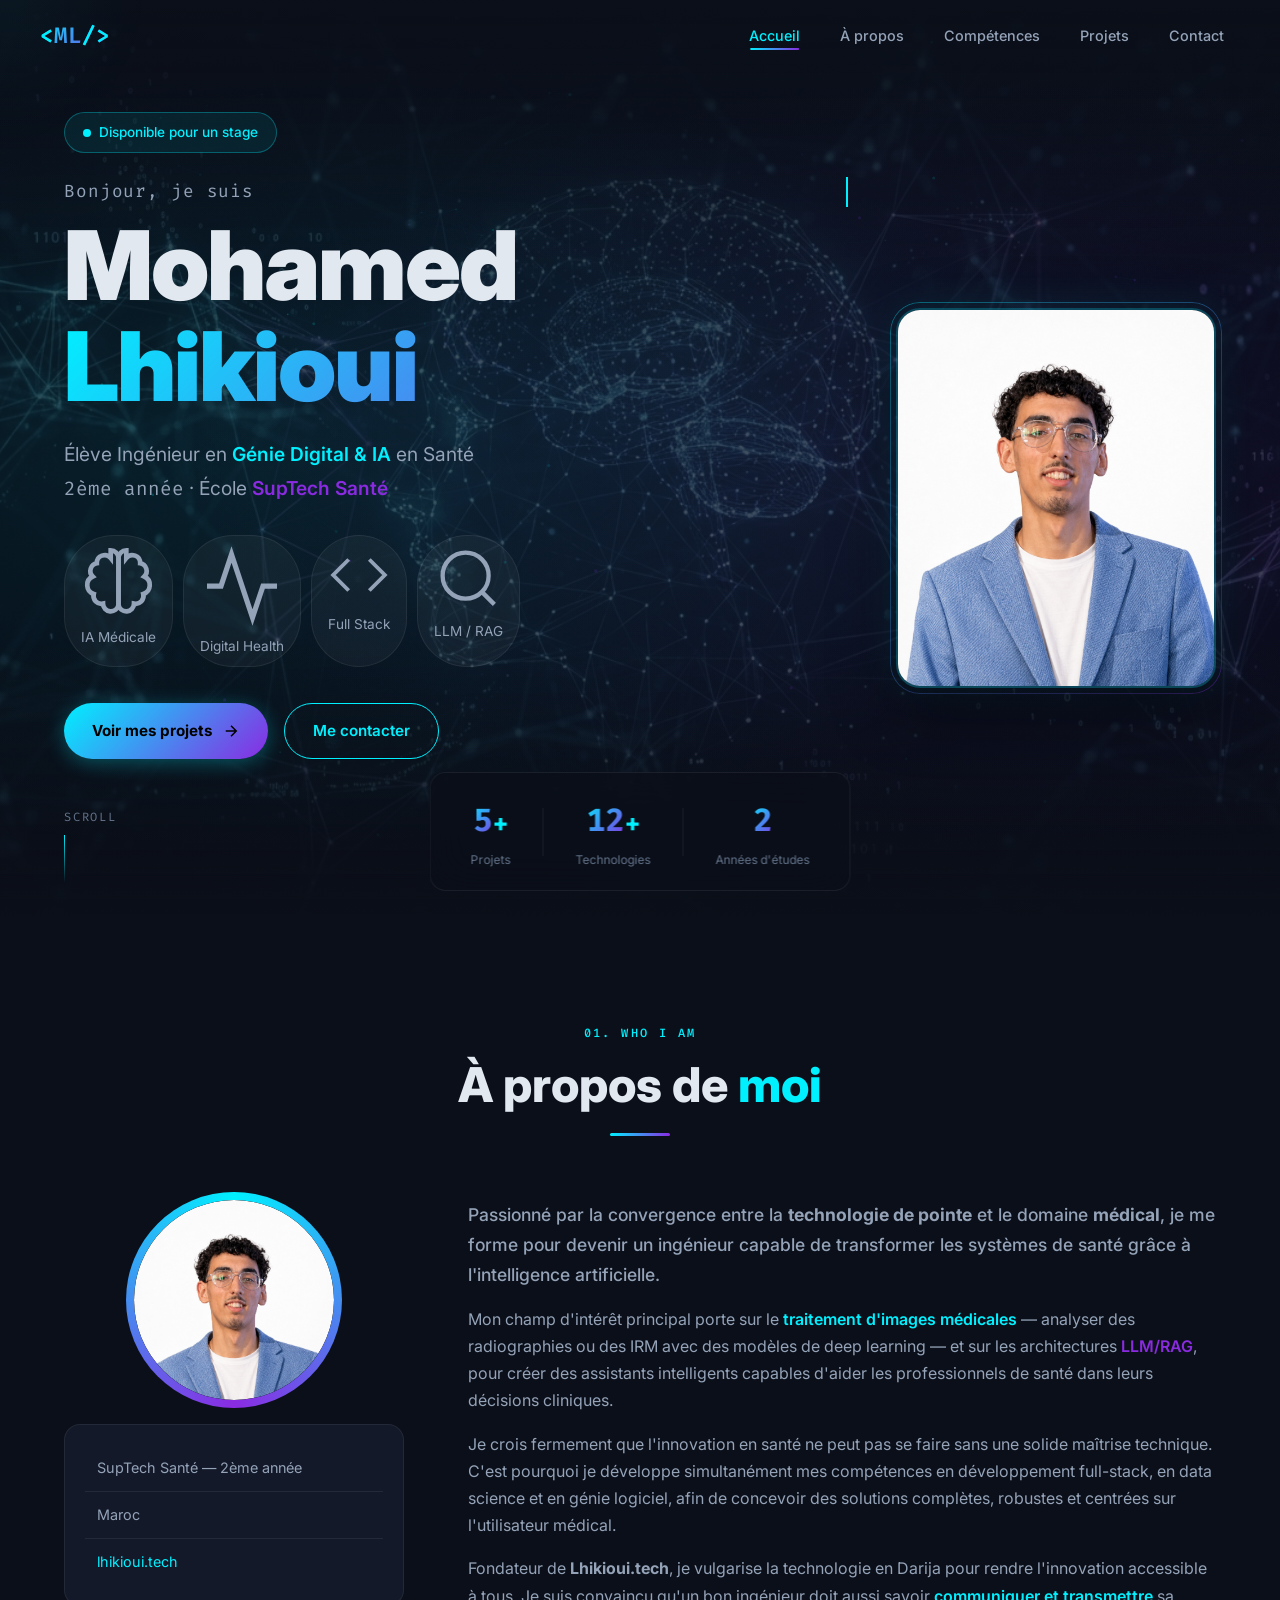
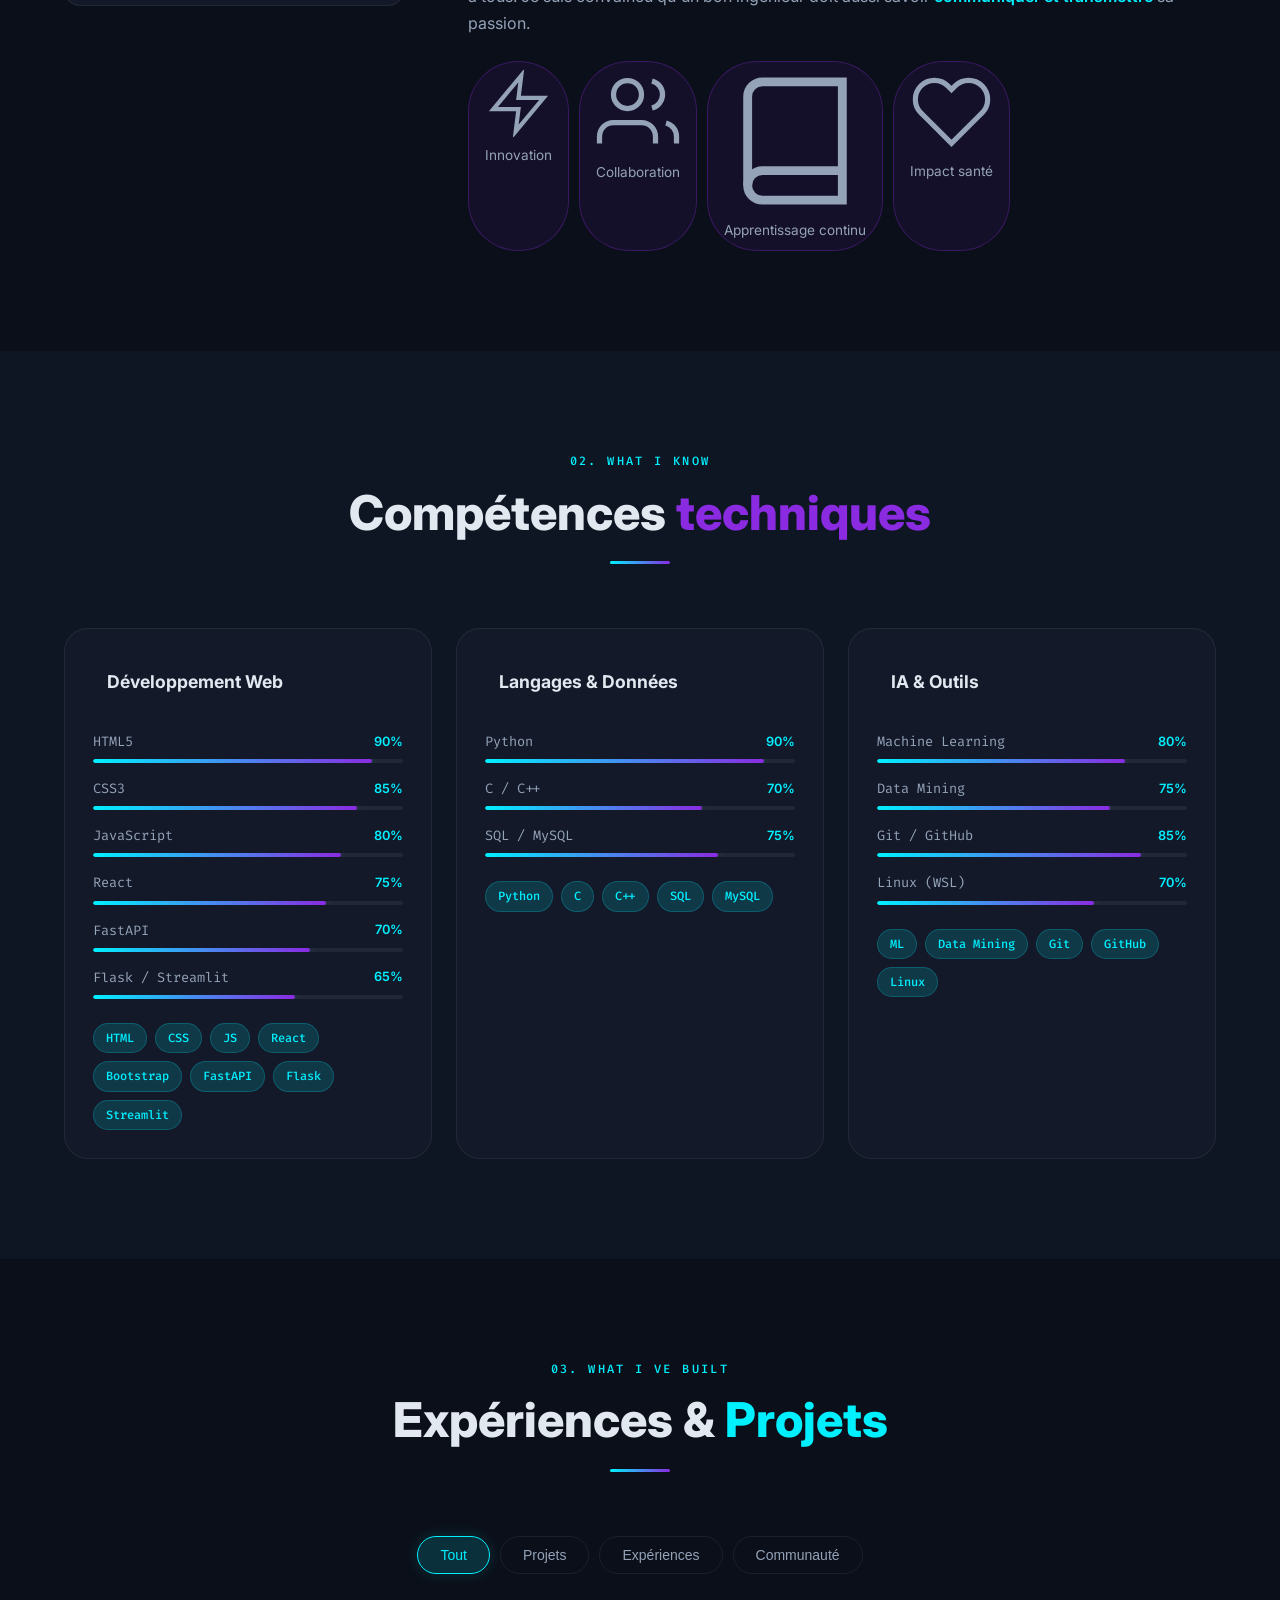
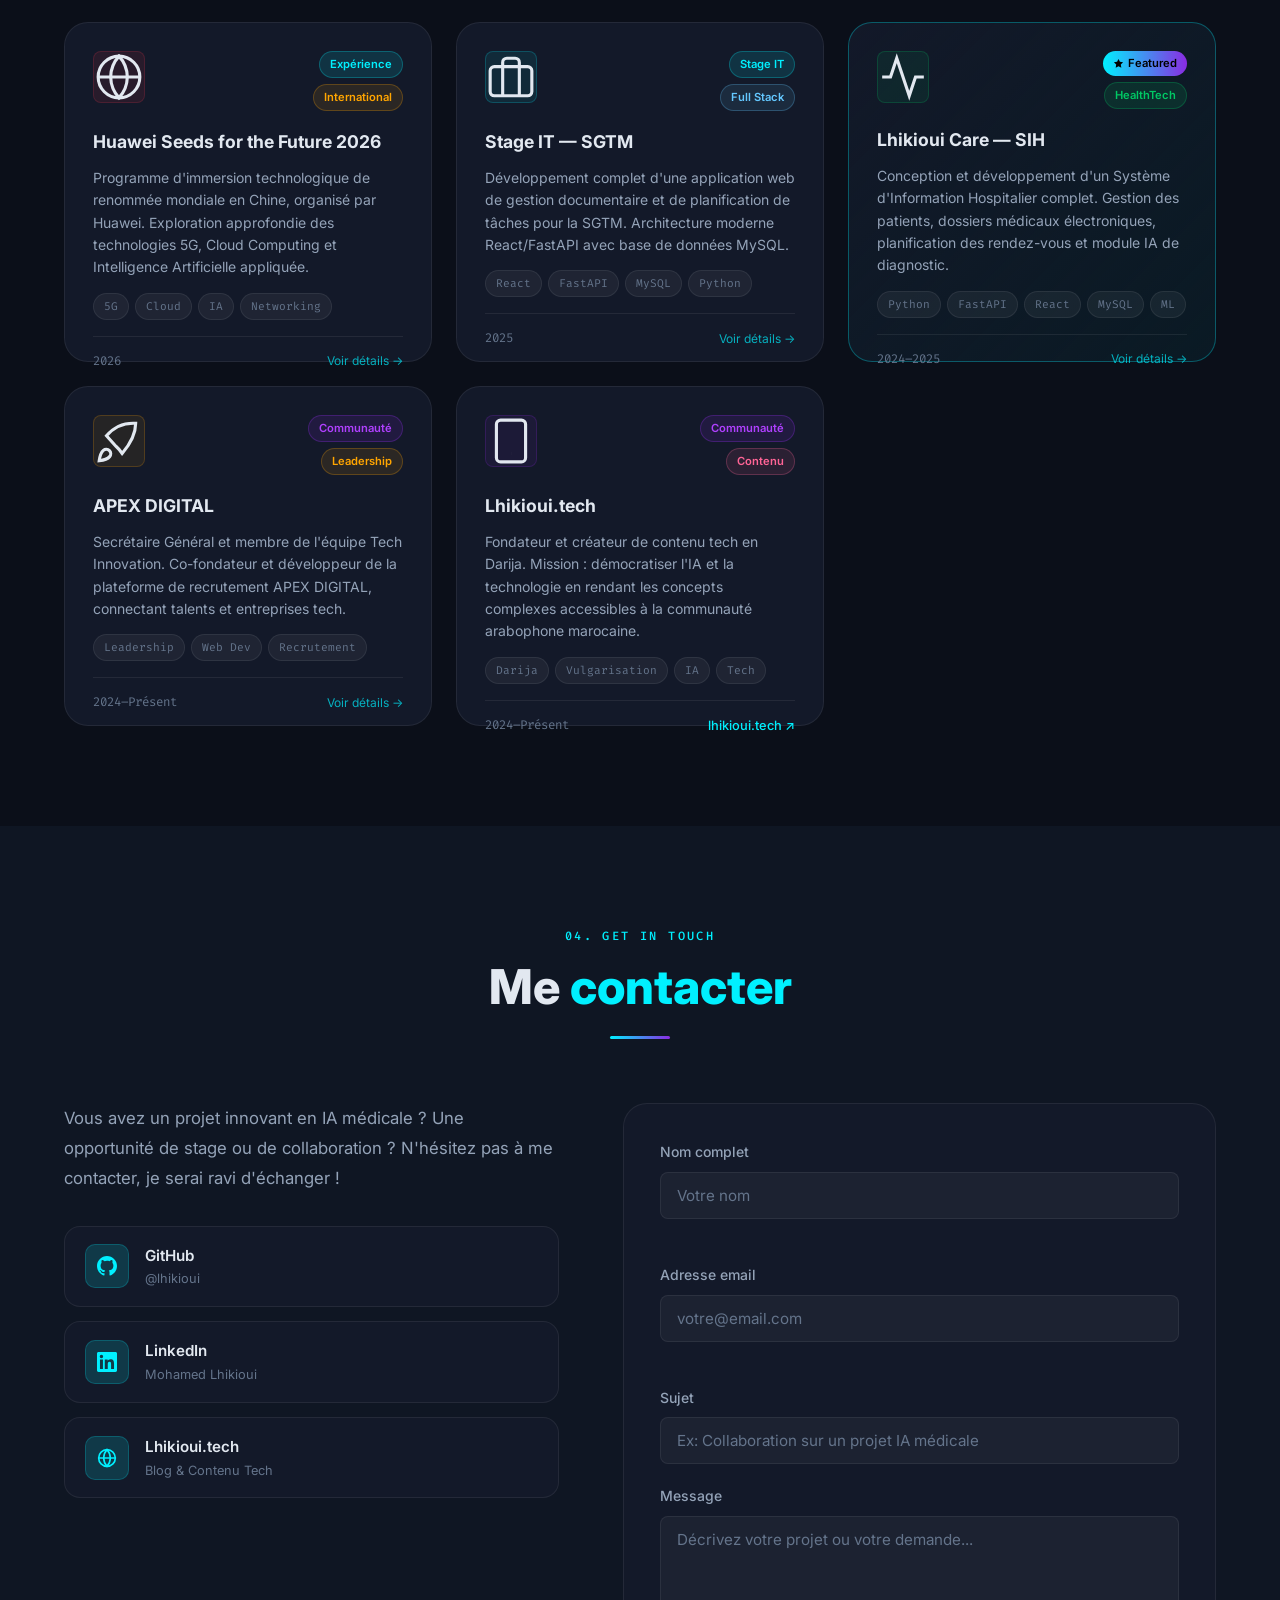
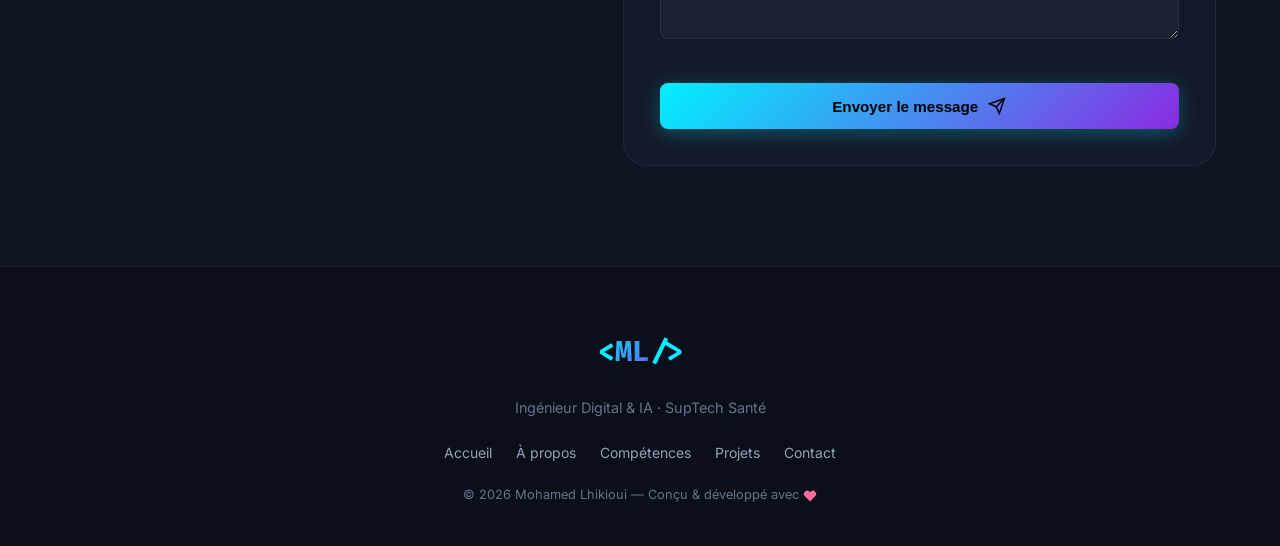
==== index.html @ 18e1b8ac "Version 1.0 - Portfolio complet" ====
﻿<!DOCTYPE html>
<html lang="fr">

<head>
  <meta charset="UTF-8" />
  <meta name="viewport" content="width=device-width, initial-scale=1.0" />
  <meta name="description"
    content="Portfolio de Mohamed Lhikioui — Élève Ingénieur en Génie Digital et IA en Santé à l'École SupTech Santé." />
  <meta name="author" content="Mohamed Lhikioui" />
  <title>Mohamed Lhikioui — Portfolio</title>
  <link rel="preconnect" href="https://fonts.googleapis.com" />
  <link rel="preconnect" href="https://fonts.gstatic.com" crossorigin />
  <link
    href="https://fonts.googleapis.com/css2?family=Inter:wght@300;400;500;600;700;800;900&family=Fira+Code:wght@300;400;500;600&display=swap"
    rel="stylesheet" />
  <link rel="stylesheet" href="style.css" />
</head>

<body>
  <canvas id="particles-canvas"></canvas>
  <div id="scroll-progress"></div>

  <nav id="navbar">
    <div class="nav-container">
      <a href="#hero" class="nav-logo"><span class="logo-bracket">&lt;</span>ML<span
          class="logo-bracket">/&gt;</span></a>
      <button class="nav-toggle" id="nav-toggle" aria-label="Menu" aria-expanded="false">
        <span></span><span></span><span></span>
      </button>
      <ul class="nav-links" id="nav-links">
        <li><a href="#hero" class="nav-link active">Accueil</a></li>
        <li><a href="#about" class="nav-link">À propos</a></li>
        <li><a href="#skills" class="nav-link">Compétences</a></li>
        <li><a href="#projects" class="nav-link">Projets</a></li>
        <li><a href="#contact" class="nav-link">Contact</a></li>
      </ul>
    </div>
  </nav>

  <section id="hero">
    <div class="hero-bg-image"></div>
    <div class="hero-overlay"></div>
    <div class="hero-content">
      <div class="hero-text">
        <div class="hero-badge"><span class="badge-dot"></span>Disponible pour un stage</div>
        <div class="hero-greeting">Bonjour, je suis</div>
        <h1 class="hero-name">
          <span class="name-line">Mohamed</span>
          <span class="name-line accent-text">Lhikioui</span>
        </h1>
        <p class="hero-subtitle">
          Élève Ingénieur en <span class="highlight-cyan">Génie Digital &amp; IA</span> en Santé<br />
          <span class="fira">2ème année</span> · École <span class="highlight-purple">SupTech Santé</span>
        </p>
        <div class="hero-tags">
          <span class="tag"><svg class="tag-icon" viewBox="0 0 24 24" fill="none" stroke="currentColor" stroke-width="1.5"><path d="M9.5 2A2.5 2.5 0 0 1 12 4.5v15a2.5 2.5 0 0 1-4.96-.44 2.5 2.5 0 0 1-2.96-3.08 3 3 0 0 1-.34-5.58 2.5 2.5 0 0 1 1.32-4.24 2.5 2.5 0 0 1 4.44-1.66z"/><path d="M14.5 2A2.5 2.5 0 0 0 12 4.5v15a2.5 2.5 0 0 0 4.96-.44 2.5 2.5 0 0 0 2.96-3.08 3 3 0 0 0 .34-5.58 2.5 2.5 0 0 0-1.32-4.24 2.5 2.5 0 0 0-4.44-1.66z"/></svg>IA Médicale</span>
          <span class="tag"><svg class="tag-icon" viewBox="0 0 24 24" fill="none" stroke="currentColor" stroke-width="1.5"><path d="M22 12h-4l-3 9L9 3l-3 9H2"/></svg>Digital Health</span>
          <span class="tag"><svg class="tag-icon" viewBox="0 0 24 24" fill="none" stroke="currentColor" stroke-width="1.5"><polyline points="16 18 22 12 16 6"/><polyline points="8 6 2 12 8 18"/></svg>Full Stack</span>
          <span class="tag"><svg class="tag-icon" viewBox="0 0 24 24" fill="none" stroke="currentColor" stroke-width="1.5"><circle cx="11" cy="11" r="8"/><line x1="21" y1="21" x2="16.65" y2="16.65"/></svg>LLM / RAG</span>
        </div>
        <div class="hero-cta">
          <a href="#projects" class="btn btn-primary"><span>Voir mes projets</span><svg viewBox="0 0 24 24" fill="none"
              stroke="currentColor" stroke-width="2">
              <path d="M5 12h14M12 5l7 7-7 7" />
            </svg></a>
          <a href="#contact" class="btn btn-outline"><span>Me contacter</span></a>
        </div>
        <div class="hero-scroll-hint"><span>Scroll</span>
          <div class="scroll-line"></div>
        </div>
      </div>
      <div class="hero-photo">
        <div class="profile-img-wrap">
          <img src="me.jpeg" alt="Mohamed Lhikioui - Élève Ingénieur en Génie Digital et IA en Santé"
            class="profile-img" />
          <div class="profile-img-glow"></div>
          <div class="profile-img-ring"></div>
        </div>
      </div>
    </div>
    <div class="hero-stats">
      <div class="stat-item"><span class="stat-num" data-target="5">0</span><span class="stat-plus">+</span><span
          class="stat-label">Projets</span></div>
      <div class="stat-divider"></div>
      <div class="stat-item"><span class="stat-num" data-target="12">0</span><span class="stat-plus">+</span><span
          class="stat-label">Technologies</span></div>
      <div class="stat-divider"></div>
      <div class="stat-item"><span class="stat-num" data-target="2">0</span><span class="stat-label">Années
          d'études</span></div>
    </div>
  </section>

  <section id="about" class="section">
    <div class="container">
      <div class="section-header">
        <span class="section-tag">01. WHO I AM</span>
        <h2 class="section-title">À propos de <span class="accent-cyan">moi</span></h2>
        <div class="section-line"></div>
      </div>
      <div class="about-grid">
        <div class="about-image-wrap reveal">
          <div class="about-avatar">
            <div class="avatar-ring"></div>
            <div class="avatar-inner">
              <img src="me.jpeg" alt="Mohamed Lhikioui" class="avatar-photo" />
              <div class="avatar-pulse"></div>
            </div>
          </div>
          <div class="about-card-info">
            <div class="info-row"><span class="info-icon"><svg viewBox="0 0 24 24" fill="none" stroke="currentColor" stroke-width="1.5"><path d="M22 10v6M2 10l10-5 10 5-10 5z"/><path d="M6 12v5c3 3 9 3 12 0v-5"/></svg></span><span>SupTech Santé — 2ème année</span></div>
            <div class="info-row"><span class="info-icon"><svg viewBox="0 0 24 24" fill="none" stroke="currentColor" stroke-width="1.5"><path d="M21 10c0 7-9 13-9 13s-9-6-9-13a9 9 0 0 1 18 0z"/><circle cx="12" cy="10" r="3"/></svg></span><span>Maroc</span></div>
            <div class="info-row"><span class="info-icon"><svg viewBox="0 0 24 24" fill="none" stroke="currentColor" stroke-width="1.5"><circle cx="12" cy="12" r="10"/><path d="M2 12h20M12 2a15.3 15.3 0 0 1 4 10 15.3 15.3 0 0 1-4 10 15.3 15.3 0 0 1-4-10 15.3 15.3 0 0 1 4-10z"/></svg></span><a href="https://lhikioui.tech" target="_blank"
                rel="noopener">lhikioui.tech</a></div>
          </div>
        </div>
        <div class="about-text reveal">
          <p class="about-lead">Passionné par la convergence entre la <strong>technologie de pointe</strong> et le
            domaine <strong>médical</strong>, je me forme pour devenir un ingénieur capable de transformer les systèmes
            de santé grâce à l'intelligence artificielle.</p>
          <p>Mon champ d'intérêt principal porte sur le <span class="highlight-cyan">traitement d'images
              médicales</span> — analyser des radiographies ou des IRM avec des modèles de deep learning — et sur les
            architectures <span class="highlight-purple">LLM/RAG</span>, pour créer des assistants intelligents capables
            d'aider les professionnels de santé dans leurs décisions cliniques.</p>
          <p>Je crois fermement que l'innovation en santé ne peut pas se faire sans une solide maîtrise technique. C'est
            pourquoi je développe simultanément mes compétences en développement full-stack, en data science et en génie
            logiciel, afin de concevoir des solutions complètes, robustes et centrées sur l'utilisateur médical.</p>
          <p>Fondateur de <strong>Lhikioui.tech</strong>, je vulgarise la technologie en Darija pour rendre l'innovation
            accessible à tous. Je suis convaincu qu'un bon ingénieur doit aussi savoir <span
              class="highlight-cyan">communiquer et transmettre</span> sa passion.</p>
          <div class="about-values">
            <div class="value-chip"><svg class="chip-icon" viewBox="0 0 24 24" fill="none" stroke="currentColor" stroke-width="1.5"><polygon points="13 2 3 14 12 14 11 22 21 10 12 10 13 2"/></svg>Innovation</div>
            <div class="value-chip"><svg class="chip-icon" viewBox="0 0 24 24" fill="none" stroke="currentColor" stroke-width="1.5"><path d="M17 21v-2a4 4 0 0 0-4-4H5a4 4 0 0 0-4 4v2"/><circle cx="9" cy="7" r="4"/><path d="M23 21v-2a4 4 0 0 0-3-3.87"/><path d="M16 3.13a4 4 0 0 1 0 7.75"/></svg>Collaboration</div>
            <div class="value-chip"><svg class="chip-icon" viewBox="0 0 24 24" fill="none" stroke="currentColor" stroke-width="1.5"><path d="M4 19.5A2.5 2.5 0 0 1 6.5 17H20"/><path d="M6.5 2H20v20H6.5A2.5 2.5 0 0 1 4 19.5v-15A2.5 2.5 0 0 1 6.5 2z"/></svg>Apprentissage continu</div>
            <div class="value-chip"><svg class="chip-icon" viewBox="0 0 24 24" fill="none" stroke="currentColor" stroke-width="1.5"><path d="M20.84 4.61a5.5 5.5 0 0 0-7.78 0L12 5.67l-1.06-1.06a5.5 5.5 0 0 0-7.78 7.78l1.06 1.06L12 21.23l7.78-7.78 1.06-1.06a5.5 5.5 0 0 0 0-7.78z"/></svg>Impact santé</div>
          </div>
        </div>
      </div>
    </div>
  </section>

  <section id="skills" class="section section-alt">
    <div class="container">
      <div class="section-header">
        <span class="section-tag">02. WHAT I KNOW</span>
        <h2 class="section-title">Compétences <span class="accent-purple">techniques</span></h2>
        <div class="section-line"></div>
      </div>
      <div class="skills-grid">
        <div class="skill-card reveal">
          <div class="skill-card-header">
            <div class="skill-icon"><svg viewBox="0 0 24 24" fill="none" stroke="currentColor" stroke-width="1.5"><polyline points="16 18 22 12 16 6"/><polyline points="8 6 2 12 8 18"/></svg></div>
            <h3>Développement Web</h3>
          </div>
          <div class="skill-items">
            <div class="skill-item">
              <div class="skill-info"><span class="skill-name fira">HTML5</span><span class="skill-pct">90%</span></div>
              <div class="skill-bar">
                <div class="skill-fill" style="--target:90%"></div>
              </div>
            </div>
            <div class="skill-item">
              <div class="skill-info"><span class="skill-name fira">CSS3</span><span class="skill-pct">85%</span></div>
              <div class="skill-bar">
                <div class="skill-fill" style="--target:85%"></div>
              </div>
            </div>
            <div class="skill-item">
              <div class="skill-info"><span class="skill-name fira">JavaScript</span><span class="skill-pct">80%</span>
              </div>
              <div class="skill-bar">
                <div class="skill-fill" style="--target:80%"></div>
              </div>
            </div>
            <div class="skill-item">
              <div class="skill-info"><span class="skill-name fira">React</span><span class="skill-pct">75%</span></div>
              <div class="skill-bar">
                <div class="skill-fill" style="--target:75%"></div>
              </div>
            </div>
            <div class="skill-item">
              <div class="skill-info"><span class="skill-name fira">FastAPI</span><span class="skill-pct">70%</span>
              </div>
              <div class="skill-bar">
                <div class="skill-fill" style="--target:70%"></div>
              </div>
            </div>
            <div class="skill-item">
              <div class="skill-info"><span class="skill-name fira">Flask / Streamlit</span><span
                  class="skill-pct">65%</span></div>
              <div class="skill-bar">
                <div class="skill-fill" style="--target:65%"></div>
              </div>
            </div>
          </div>
          <div class="badge-cloud">
            <span class="badge">HTML</span><span class="badge">CSS</span><span class="badge">JS</span><span
              class="badge">React</span><span class="badge">Bootstrap</span><span class="badge">FastAPI</span><span
              class="badge">Flask</span><span class="badge">Streamlit</span>
          </div>
        </div>
        <div class="skill-card reveal">
          <div class="skill-card-header">
            <div class="skill-icon"><svg viewBox="0 0 24 24" fill="none" stroke="currentColor" stroke-width="1.5"><rect x="4" y="4" width="16" height="16" rx="2"/><rect x="9" y="9" width="6" height="6"/><line x1="9" y1="1" x2="9" y2="4"/><line x1="15" y1="1" x2="15" y2="4"/><line x1="9" y1="20" x2="9" y2="23"/><line x1="15" y1="20" x2="15" y2="23"/><line x1="20" y1="9" x2="23" y2="9"/><line x1="20" y1="14" x2="23" y2="14"/><line x1="1" y1="9" x2="4" y2="9"/><line x1="1" y1="14" x2="4" y2="14"/></svg></div>
            <h3>Langages &amp; Données</h3>
          </div>
          <div class="skill-items">
            <div class="skill-item">
              <div class="skill-info"><span class="skill-name fira">Python</span><span class="skill-pct">90%</span>
              </div>
              <div class="skill-bar">
                <div class="skill-fill" style="--target:90%"></div>
              </div>
            </div>
            <div class="skill-item">
              <div class="skill-info"><span class="skill-name fira">C / C++</span><span class="skill-pct">70%</span>
              </div>
              <div class="skill-bar">
                <div class="skill-fill" style="--target:70%"></div>
              </div>
            </div>
            <div class="skill-item">
              <div class="skill-info"><span class="skill-name fira">SQL / MySQL</span><span class="skill-pct">75%</span>
              </div>
              <div class="skill-bar">
                <div class="skill-fill" style="--target:75%"></div>
              </div>
            </div>
          </div>
          <div class="badge-cloud">
            <span class="badge">Python</span><span class="badge">C</span><span class="badge">C++</span><span
              class="badge">SQL</span><span class="badge">MySQL</span>
          </div>
        </div>
        <div class="skill-card reveal">
          <div class="skill-card-header">
            <div class="skill-icon"><svg viewBox="0 0 24 24" fill="none" stroke="currentColor" stroke-width="1.5"><rect x="3" y="11" width="18" height="10" rx="2"/><circle cx="12" cy="5" r="2"/><path d="M12 7v4"/><line x1="8" y1="16" x2="8" y2="16"/><line x1="16" y1="16" x2="16" y2="16"/></svg></div>
            <h3>IA &amp; Outils</h3>
          </div>
          <div class="skill-items">
            <div class="skill-item">
              <div class="skill-info"><span class="skill-name fira">Machine Learning</span><span
                  class="skill-pct">80%</span></div>
              <div class="skill-bar">
                <div class="skill-fill" style="--target:80%"></div>
              </div>
            </div>
            <div class="skill-item">
              <div class="skill-info"><span class="skill-name fira">Data Mining</span><span class="skill-pct">75%</span>
              </div>
              <div class="skill-bar">
                <div class="skill-fill" style="--target:75%"></div>
              </div>
            </div>
            <div class="skill-item">
              <div class="skill-info"><span class="skill-name fira">Git / GitHub</span><span
                  class="skill-pct">85%</span></div>
              <div class="skill-bar">
                <div class="skill-fill" style="--target:85%"></div>
              </div>
            </div>
            <div class="skill-item">
              <div class="skill-info"><span class="skill-name fira">Linux (WSL)</span><span class="skill-pct">70%</span>
              </div>
              <div class="skill-bar">
                <div class="skill-fill" style="--target:70%"></div>
              </div>
            </div>
          </div>
          <div class="badge-cloud">
            <span class="badge">ML</span><span class="badge">Data Mining</span><span class="badge">Git</span><span
              class="badge">GitHub</span><span class="badge">Linux</span>
          </div>
        </div>
      </div>
    </div>
  </section>

  <section id="projects" class="section">
    <div class="container">
      <div class="section-header">
        <span class="section-tag">03. WHAT I VE BUILT</span>
        <h2 class="section-title">Expériences &amp; <span class="accent-cyan">Projets</span></h2>
        <div class="section-line"></div>
      </div>
      <div class="filter-bar reveal">
        <button class="filter-btn active" data-filter="all">Tout</button>
        <button class="filter-btn" data-filter="project">Projets</button>
        <button class="filter-btn" data-filter="experience">Expériences</button>
        <button class="filter-btn" data-filter="community">Communauté</button>
      </div>
      <div class="projects-grid" id="projects-grid">
        <article class="project-card reveal" data-category="experience">
          <div class="project-card-inner">
            <div class="project-card-front">
              <div class="project-top">
                <div class="project-icon-wrap huawei"><svg viewBox="0 0 24 24" fill="none" stroke="currentColor" stroke-width="1.5"><circle cx="12" cy="12" r="10"/><path d="M2 12h20M12 2a15.3 15.3 0 0 1 4 10 15.3 15.3 0 0 1-4 10 15.3 15.3 0 0 1-4-10 15.3 15.3 0 0 1 4-10z"/></svg></div>
                <div class="project-badges"><span class="pbadge pbadge-exp">Expérience</span><span
                    class="pbadge pbadge-global">International</span></div>
              </div>
              <h3 class="project-title">Huawei Seeds for the Future 2026</h3>
              <p class="project-desc">Programme d'immersion technologique de renommée mondiale en Chine, organisé par
                Huawei. Exploration approfondie des technologies 5G, Cloud Computing et Intelligence Artificielle
                appliquée.</p>
              <div class="project-tech"><span class="tech-tag">5G</span><span class="tech-tag">Cloud</span><span
                  class="tech-tag">IA</span><span class="tech-tag">Networking</span></div>
              <div class="project-footer"><span class="project-year">2026</span><span class="project-flip-hint">Voir
                  détails →</span></div>
            </div>
            <div class="project-card-back">
              <h3>Points clés</h3>
              <ul>
                <li>Sélection compétitive parmi les meilleurs étudiants</li>
                <li>Immersion culturelle et technologique en Chine</li>
                <li>Formations sur les réseaux 5G et Cloud Huawei</li>
                <li>Networking international avec des pairs du monde entier</li>
                <li>Certification Huawei à l'issue du programme</li>
              </ul>
            </div>
          </div>
        </article>
        <article class="project-card reveal" data-category="experience">
          <div class="project-card-inner">
            <div class="project-card-front">
              <div class="project-top">
                <div class="project-icon-wrap sgtm"><svg viewBox="0 0 24 24" fill="none" stroke="currentColor" stroke-width="1.5"><rect x="2" y="7" width="20" height="14" rx="2" ry="2"/><path d="M16 21V5a2 2 0 0 0-2-2h-4a2 2 0 0 0-2 2v16"/></svg></div>
                <div class="project-badges"><span class="pbadge pbadge-exp">Stage IT</span><span
                    class="pbadge pbadge-web">Full Stack</span></div>
              </div>
              <h3 class="project-title">Stage IT — SGTM</h3>
              <p class="project-desc">Développement complet d'une application web de gestion documentaire et de
                planification de tâches pour la SGTM. Architecture moderne React/FastAPI avec base de données MySQL.</p>
              <div class="project-tech"><span class="tech-tag">React</span><span class="tech-tag">FastAPI</span><span
                  class="tech-tag">MySQL</span><span class="tech-tag">Python</span></div>
              <div class="project-footer"><span class="project-year">2025</span><span class="project-flip-hint">Voir
                  détails →</span></div>
            </div>
            <div class="project-card-back">
              <h3>Réalisations</h3>
              <ul>
                <li>Système de gestion documentaire centralisé</li>
                <li>Planification et suivi des tâches en temps réel</li>
                <li>Authentification JWT sécurisée</li>
                <li>Dashboard analytique pour les managers</li>
                <li>Interface responsive adaptée mobile/desktop</li>
              </ul>
            </div>
          </div>
        </article>
        <article class="project-card reveal featured" data-category="project">
          <div class="project-card-inner">
            <div class="project-card-front">
              <div class="project-top">
                <div class="project-icon-wrap health"><svg viewBox="0 0 24 24" fill="none" stroke="currentColor" stroke-width="1.5"><polyline points="22 12 18 12 15 21 9 3 6 12 2 12"/></svg></div>
                <div class="project-badges"><span class="pbadge pbadge-featured"><svg viewBox="0 0 24 24" fill="currentColor" stroke="none" style="width:11px;height:11px;vertical-align:middle;margin-right:4px"><polygon points="12 2 15.09 8.26 22 9.27 17 14.14 18.18 21.02 12 17.77 5.82 21.02 7 14.14 2 9.27 8.91 8.26 12 2"/></svg>Featured</span><span
                    class="pbadge pbadge-health">HealthTech</span></div>
              </div>
              <h3 class="project-title">Lhikioui Care — SIH</h3>
              <p class="project-desc">Conception et développement d'un Système d'Information Hospitalier complet.
                Gestion des patients, dossiers médicaux électroniques, planification des rendez-vous et module IA de
                diagnostic.</p>
              <div class="project-tech"><span class="tech-tag">Python</span><span class="tech-tag">FastAPI</span><span
                  class="tech-tag">React</span><span class="tech-tag">MySQL</span><span class="tech-tag">ML</span></div>
              <div class="project-footer"><span class="project-year">2024–2025</span><span
                  class="project-flip-hint">Voir détails →</span></div>
            </div>
            <div class="project-card-back">
              <h3>Fonctionnalités</h3>
              <ul>
                <li>Gestion complète des patients et dossiers médicaux</li>
                <li>Planification intelligente des rendez-vous</li>
                <li>Suivi des prescriptions et ordonnances</li>
                <li>Module d'aide au diagnostic par IA</li>
                <li>Tableaux de bord statistiques hospitaliers</li>
                <li>Conformité RGPD et sécurité des données médicales</li>
              </ul>
            </div>
          </div>
        </article>
        <article class="project-card reveal" data-category="community">
          <div class="project-card-inner">
            <div class="project-card-front">
              <div class="project-top">
                <div class="project-icon-wrap apex"><svg viewBox="0 0 24 24" fill="none" stroke="currentColor" stroke-width="1.5"><path d="M4.5 16.5c-1.5 1.26-2 5-2 5s3.74-.5 5-2c.71-.84.7-2.13-.09-2.91a2.18 2.18 0 0 0-2.91-.09z"/><path d="M6 9.5A17 17 0 0 1 20 3.5c0 6-3.5 11-6.5 14.5L12 16l-1.5-1.5z"/></svg></div>
                <div class="project-badges"><span class="pbadge pbadge-comm">Communauté</span><span
                    class="pbadge pbadge-leader">Leadership</span></div>
              </div>
              <h3 class="project-title">APEX DIGITAL</h3>
              <p class="project-desc">Secrétaire Général et membre de l'équipe Tech Innovation. Co-fondateur et
                développeur de la plateforme de recrutement APEX DIGITAL, connectant talents et entreprises tech.</p>
              <div class="project-tech"><span class="tech-tag">Leadership</span><span class="tech-tag">Web
                  Dev</span><span class="tech-tag">Recrutement</span></div>
              <div class="project-footer"><span class="project-year">2024–Présent</span><span
                  class="project-flip-hint">Voir détails →</span></div>
            </div>
            <div class="project-card-back">
              <h3>Responsabilités</h3>
              <ul>
                <li>Secrétaire Général de l'organisation</li>
                <li>Membre de l'équipe Tech Innovation</li>
                <li>Développement de la plateforme de recrutement</li>
                <li>Définition de la stratégie digitale</li>
                <li>Organisation d'événements tech et hackathons</li>
              </ul>
            </div>
          </div>
        </article>
        <article class="project-card reveal" data-category="community">
          <div class="project-card-inner">
            <div class="project-card-front">
              <div class="project-top">
                <div class="project-icon-wrap content"><svg viewBox="0 0 24 24" fill="none" stroke="currentColor" stroke-width="1.5"><rect x="5" y="2" width="14" height="20" rx="2" ry="2"/><line x1="12" y1="18" x2="12.01" y2="18"/></svg></div>
                <div class="project-badges"><span class="pbadge pbadge-comm">Communauté</span><span
                    class="pbadge pbadge-content">Contenu</span></div>
              </div>
              <h3 class="project-title">Lhikioui.tech</h3>
              <p class="project-desc">Fondateur et créateur de contenu tech en Darija. Mission : démocratiser l'IA et la
                technologie en rendant les concepts complexes accessibles à la communauté arabophone marocaine.</p>
              <div class="project-tech"><span class="tech-tag">Darija</span><span
                  class="tech-tag">Vulgarisation</span><span class="tech-tag">IA</span><span
                  class="tech-tag">Tech</span></div>
              <div class="project-footer"><span class="project-year">2024–Présent</span><a href="https://lhikioui.tech"
                  target="_blank" rel="noopener" class="project-link">lhikioui.tech ↗</a></div>
            </div>
            <div class="project-card-back">
              <h3>Initiatives</h3>
              <ul>
                <li>Création de contenu vidéo tech en Darija</li>
                <li>Vulgarisation de l'IA et du Machine Learning</li>
                <li>Articles et tutoriels technologiques</li>
                <li>Podcast sur les tendances digitales au Maroc</li>
                <li>Communauté de passionnés tech marocains</li>
              </ul>
            </div>
          </div>
        </article>
      </div>
    </div>
  </section>

  <section id="contact" class="section section-alt">
    <div class="container">
      <div class="section-header">
        <span class="section-tag">04. GET IN TOUCH</span>
        <h2 class="section-title">Me <span class="accent-cyan">contacter</span></h2>
        <div class="section-line"></div>
      </div>
      <div class="contact-grid">
        <div class="contact-info reveal">
          <p class="contact-lead">Vous avez un projet innovant en IA médicale ? Une opportunité de stage ou de
            collaboration ? N'hésitez pas à me contacter, je serai ravi d'échanger !</p>
          <div class="contact-links">
            <a href="https://github.com/lhikioui" target="_blank" rel="noopener" class="social-link" id="link-github">
              <div class="social-icon-wrap"><svg viewBox="0 0 24 24" fill="currentColor">
                  <path
                    d="M12 0C5.374 0 0 5.373 0 12c0 5.302 3.438 9.8 8.207 11.387.599.111.793-.261.793-.577v-2.234c-3.338.726-4.033-1.416-4.033-1.416-.546-1.387-1.333-1.756-1.333-1.756-1.089-.745.083-.729.083-.729 1.205.084 1.839 1.237 1.839 1.237 1.07 1.834 2.807 1.304 3.492.997.107-.775.418-1.305.762-1.604-2.665-.305-5.467-1.334-5.467-5.931 0-1.311.469-2.381 1.236-3.221-.124-.303-.535-1.524.117-3.176 0 0 1.008-.322 3.301 1.23A11.509 11.509 0 0 1 12 5.803c1.02.005 2.047.138 3.006.404 2.291-1.552 3.297-1.23 3.297-1.23.653 1.653.242 2.874.118 3.176.77.84 1.235 1.911 1.235 3.221 0 4.609-2.807 5.624-5.479 5.921.43.372.823 1.102.823 2.222v3.293c0 .319.192.694.801.576C20.566 21.797 24 17.3 24 12c0-6.627-5.373-12-12-12z" />
                </svg></div>
              <div class="social-text"><span class="social-name">GitHub</span><span
                  class="social-handle">@lhikioui</span></div>
            </a>
            <a href="https://linkedin.com/in/mohamed-lhikioui" target="_blank" rel="noopener" class="social-link"
              id="link-linkedin">
              <div class="social-icon-wrap"><svg viewBox="0 0 24 24" fill="currentColor">
                  <path
                    d="M20.447 20.452h-3.554v-5.569c0-1.328-.027-3.037-1.852-3.037-1.853 0-2.136 1.445-2.136 2.939v5.667H9.351V9h3.414v1.561h.046c.477-.9 1.637-1.85 3.37-1.85 3.601 0 4.267 2.37 4.267 5.455v6.286zM5.337 7.433a2.062 2.062 0 0 1-2.063-2.065 2.064 2.064 0 1 1 2.063 2.065zm1.782 13.019H3.555V9h3.564v11.452zM22.225 0H1.771C.792 0 0 .774 0 1.729v20.542C0 23.227.792 24 1.771 24h20.451C23.2 24 24 23.227 24 22.271V1.729C24 .774 23.2 0 22.222 0h.003z" />
                </svg></div>
              <div class="social-text"><span class="social-name">LinkedIn</span><span class="social-handle">Mohamed
                  Lhikioui</span></div>
            </a>
            <a href="https://lhikioui.tech" target="_blank" rel="noopener" class="social-link" id="link-website">
              <div class="social-icon-wrap"><svg viewBox="0 0 24 24" fill="none" stroke="currentColor" stroke-width="2">
                  <circle cx="12" cy="12" r="10" />
                  <path
                    d="M2 12h20M12 2a15.3 15.3 0 0 1 4 10 15.3 15.3 0 0 1-4 10 15.3 15.3 0 0 1-4-10 15.3 15.3 0 0 1 4-10z" />
                </svg></div>
              <div class="social-text"><span class="social-name">Lhikioui.tech</span><span class="social-handle">Blog &
                  Contenu Tech</span></div>
            </a>
          </div>
        </div>
        <form class="contact-form reveal" id="contact-form" novalidate>
          <div class="form-group">
            <label for="name">Nom complet</label>
            <input type="text" id="name" name="name" placeholder="Votre nom" autocomplete="name" required />
            <span class="field-error" id="name-error"></span>
          </div>
          <div class="form-group">
            <label for="email">Adresse email</label>
            <input type="email" id="email" name="email" placeholder="votre@email.com" autocomplete="email" required />
            <span class="field-error" id="email-error"></span>
          </div>
          <div class="form-group">
            <label for="subject">Sujet</label>
            <input type="text" id="subject" name="subject" placeholder="Ex: Collaboration sur un projet IA médicale" />
          </div>
          <div class="form-group">
            <label for="message">Message</label>
            <textarea id="message" name="message" rows="5" placeholder="Décrivez votre projet ou votre demande..."
              required></textarea>
            <span class="field-error" id="message-error"></span>
          </div>
          <button type="submit" class="btn btn-primary btn-full" id="submit-btn">
            <span id="btn-text">Envoyer le message</span>
            <svg viewBox="0 0 24 24" fill="none" stroke="currentColor" stroke-width="2">
              <path d="M22 2L11 13" />
              <path d="M22 2L15 22l-4-9-9-4 20-7z" />
            </svg>
          </button>
          <div class="form-success" id="form-success"><svg viewBox="0 0 24 24" fill="none" stroke="currentColor" stroke-width="2" style="width:16px;height:16px;vertical-align:middle;margin-right:6px;color:#00C864"><path d="M22 11.08V12a10 10 0 1 1-5.93-9.14"/><polyline points="22 4 12 14.01 9 11.01"/></svg>Message envoyé avec succès ! Je vous répondrai dans les plus
            brefs délais.</div>
        </form>
      </div>
    </div>
  </section>

  <footer id="footer">
    <div class="container">
      <div class="footer-content">
        <div class="footer-logo"><span class="logo-bracket">&lt;</span>ML<span class="logo-bracket">/&gt;</span></div>
        <p class="footer-tagline">Ingénieur Digital &amp; IA · SupTech Santé</p>
        <div class="footer-links">
          <a href="#hero">Accueil</a><a href="#about">À propos</a><a href="#skills">Compétences</a><a
            href="#projects">Projets</a><a href="#contact">Contact</a>
        </div>
        <p class="footer-copy">© 2026 Mohamed Lhikioui — Conçu &amp; développé avec <svg viewBox="0 0 24 24" fill="#ff6b9d" stroke="none" style="width:14px;height:14px;vertical-align:middle;display:inline-block"><path d="M20.84 4.61a5.5 5.5 0 0 0-7.78 0L12 5.67l-1.06-1.06a5.5 5.5 0 0 0-7.78 7.78l1.06 1.06L12 21.23l7.78-7.78 1.06-1.06a5.5 5.5 0 0 0 0-7.78z"/></svg></p>
      </div>
    </div>
    <button id="back-to-top" aria-label="Retour en haut">
      <svg viewBox="0 0 24 24" fill="none" stroke="currentColor" stroke-width="2.5">
        <path d="M18 15l-6-6-6 6" />
      </svg>
    </button>
  </footer>

  <script src="script.js"></script>
</body>

</html>
---- style.css ----
/* ============================================
   STYLE.CSS — Portfolio Mohamed Lhikioui
   Theme: Digital & Tech Dark Mode
   ============================================ */

/* ===== CUSTOM PROPERTIES ===== */
:root {
  --bg-primary: #0B0F19;
  --bg-secondary: #0f1623;
  --bg-card: #131929;
  --bg-card-hover: #1a2235;
  --text-primary: #E2E8F0;
  --text-secondary: #94A3B8;
  --text-muted: #64748B;
  --cyan: #00F0FF;
  --cyan-dim: rgba(0, 240, 255, 0.15);
  --cyan-glow: rgba(0, 240, 255, 0.3);
  --purple: #8A2BE2;
  --purple-dim: rgba(138, 43, 226, 0.15);
  --purple-glow: rgba(138, 43, 226, 0.3);
  --border: rgba(255,255,255,0.07);
  --border-hover: rgba(0, 240, 255, 0.3);
  --radius-sm: 8px;
  --radius-md: 16px;
  --radius-lg: 24px;
  --transition: 0.3s cubic-bezier(0.4, 0, 0.2, 1);
  --nav-height: 72px;
  --shadow-cyan: 0 0 30px rgba(0, 240, 255, 0.15);
  --shadow-purple: 0 0 30px rgba(138, 43, 226, 0.15);
}

/* ===== RESET & BASE ===== */
*, *::before, *::after { box-sizing: border-box; margin: 0; padding: 0; }
html { scroll-behavior: smooth; font-size: 16px; }
body {
  font-family: 'Inter', sans-serif;
  background-color: var(--bg-primary);
  color: var(--text-primary);
  line-height: 1.7;
  overflow-x: hidden;
  -webkit-font-smoothing: antialiased;
}
.fira { font-family: 'Fira Code', monospace; }
a { color: inherit; text-decoration: none; }
ul { list-style: none; }
img { max-width: 100%; display: block; }

/* ===== SCROLL PROGRESS ===== */
#scroll-progress {
  position: fixed; top: 0; left: 0; height: 3px; width: 0%;
  background: linear-gradient(90deg, var(--cyan), var(--purple));
  z-index: 9999; transition: width 0.1s;
  box-shadow: 0 0 10px var(--cyan);
}

/* ===== CANVAS PARTICLES ===== */
#particles-canvas {
  position: fixed; top: 0; left: 0; width: 100%; height: 100%;
  pointer-events: none; z-index: 0; opacity: 0.5;
}

/* ===== CONTAINER ===== */
.container { max-width: 1200px; margin: 0 auto; padding: 0 24px; position: relative; z-index: 1; }

/* ===== NAVBAR ===== */
#navbar {
  position: fixed; top: 0; left: 0; right: 0;
  height: var(--nav-height); z-index: 1000;
  transition: var(--transition);
  padding: 0 24px;
}
#navbar.scrolled {
  background: rgba(11, 15, 25, 0.92);
  backdrop-filter: blur(20px);
  border-bottom: 1px solid var(--border);
  box-shadow: 0 4px 30px rgba(0,0,0,0.4);
}
.nav-container { max-width: 1200px; margin: 0 auto; height: 100%; display: flex; align-items: center; justify-content: space-between; }
.nav-logo {
  font-family: 'Fira Code', monospace; font-size: 1.4rem; font-weight: 600;
  background: linear-gradient(135deg, var(--cyan), var(--purple));
  -webkit-background-clip: text; -webkit-text-fill-color: transparent; background-clip: text;
  letter-spacing: 0.05em;
}
.logo-bracket { color: var(--cyan); -webkit-text-fill-color: var(--cyan); }
.nav-links { display: flex; gap: 8px; align-items: center; }
.nav-link {
  padding: 8px 16px; border-radius: 8px; font-size: 0.9rem; font-weight: 500;
  color: var(--text-secondary); transition: var(--transition);
  position: relative;
}
.nav-link:hover, .nav-link.active { color: var(--cyan); }
.nav-link::after {
  content: ''; position: absolute; bottom: 2px; left: 50%; transform: translateX(-50%);
  width: 0; height: 2px; border-radius: 2px;
  background: linear-gradient(90deg, var(--cyan), var(--purple));
  transition: var(--transition);
}
.nav-link.active::after, .nav-link:hover::after { width: 60%; }
.nav-toggle {
  display: none; flex-direction: column; gap: 5px; background: none; border: none;
  cursor: pointer; padding: 8px;
}
.nav-toggle span {
  display: block; width: 24px; height: 2px; background: var(--text-primary);
  border-radius: 2px; transition: var(--transition);
}
.nav-toggle.open span:nth-child(1) { transform: rotate(45deg) translate(5px, 5px); }
.nav-toggle.open span:nth-child(2) { opacity: 0; transform: translateX(-10px); }
.nav-toggle.open span:nth-child(3) { transform: rotate(-45deg) translate(5px, -5px); }

/* ===== SECTION BASE ===== */
.section { padding: 100px 0; position: relative; }
.section-alt { background: var(--bg-secondary); }
.section-header { text-align: center; margin-bottom: 64px; }
.section-tag {
  font-family: 'Fira Code', monospace; font-size: 0.75rem; font-weight: 500;
  letter-spacing: 0.2em; color: var(--cyan); text-transform: uppercase;
  display: block; margin-bottom: 12px;
}
.section-title { font-size: clamp(2rem, 4vw, 3rem); font-weight: 800; line-height: 1.2; margin-bottom: 20px; }
.accent-cyan { color: var(--cyan); }
.accent-purple { color: var(--purple); }
.accent-text { background: linear-gradient(135deg, var(--cyan), var(--purple)); -webkit-background-clip: text; -webkit-text-fill-color: transparent; background-clip: text; }
.section-line {
  width: 60px; height: 3px; border-radius: 3px; margin: 0 auto;
  background: linear-gradient(90deg, var(--cyan), var(--purple));
}

/* ===== HIGHLIGHT ===== */
.highlight-cyan { color: var(--cyan); font-weight: 600; }
.highlight-purple { color: var(--purple); font-weight: 600; }

/* ===== BUTTONS ===== */
.btn {
  display: inline-flex; align-items: center; gap: 10px;
  padding: 14px 28px; border-radius: 50px; font-weight: 600; font-size: 0.95rem;
  cursor: pointer; transition: var(--transition); border: none; text-decoration: none;
  position: relative; overflow: hidden;
}
.btn::before {
  content: ''; position: absolute; inset: 0; opacity: 0; transition: var(--transition);
  background: rgba(255,255,255,0.1);
}
.btn:hover::before { opacity: 1; }
.btn svg { width: 18px; height: 18px; transition: transform var(--transition); }
.btn:hover svg { transform: translateX(4px); }
.btn-primary {
  background: linear-gradient(135deg, var(--cyan) 0%, var(--purple) 100%);
  color: #000; font-weight: 700; box-shadow: 0 4px 20px var(--cyan-glow);
}
.btn-primary:hover { transform: translateY(-2px); box-shadow: 0 8px 30px var(--cyan-glow); color: #000; }
.btn-outline {
  border: 1.5px solid var(--cyan); color: var(--cyan); background: transparent;
}
.btn-outline:hover { background: var(--cyan-dim); transform: translateY(-2px); box-shadow: var(--shadow-cyan); }
.btn-full { width: 100%; justify-content: center; border-radius: var(--radius-sm); }

/* ===== REVEAL ANIMATION ===== */
.reveal { opacity: 0; transform: translateY(40px); transition: opacity 0.7s ease, transform 0.7s ease; }
.reveal.visible { opacity: 1; transform: translateY(0); }

/* ===== HERO SECTION ===== */
#hero {
  min-height: 100vh; display: flex; flex-direction: column;
  justify-content: center; position: relative; overflow: hidden;
}
.hero-bg-image {
  position: absolute; inset: 0;
  background-image: url('hero_bg.jpg');
  background-size: cover; background-position: center;
  opacity: 0.25; z-index: 0;
}
.hero-overlay {
  position: absolute; inset: 0; z-index: 1;
  background: radial-gradient(ellipse at 20% 50%, rgba(0,240,255,0.08) 0%, transparent 60%),
              radial-gradient(ellipse at 80% 50%, rgba(138,43,226,0.08) 0%, transparent 60%),
              linear-gradient(to bottom, var(--bg-primary) 0%, transparent 30%, transparent 70%, var(--bg-primary) 100%);
}
.hero-content {
  position: relative; z-index: 2; max-width: 800px; margin: 0 auto;
  padding: calc(var(--nav-height) + 40px) 24px 40px;
  text-align: center;
}
.hero-badge {
  display: inline-flex; align-items: center; gap: 8px;
  padding: 8px 18px; border-radius: 50px; font-size: 0.85rem; font-weight: 500;
  border: 1px solid rgba(0,240,255,0.3); background: rgba(0,240,255,0.08);
  color: var(--cyan); margin-bottom: 24px; animation: pulse-badge 3s infinite;
}
.badge-dot {
  width: 8px; height: 8px; border-radius: 50%; background: var(--cyan);
  animation: blink 1.5s infinite;
}
@keyframes blink { 0%, 100% { opacity: 1; } 50% { opacity: 0.2; } }
@keyframes pulse-badge { 0%, 100% { box-shadow: 0 0 0 0 rgba(0,240,255,0.2); } 50% { box-shadow: 0 0 0 8px rgba(0,240,255,0); } }
.hero-greeting { font-size: 1.1rem; color: var(--text-secondary); letter-spacing: 0.05em; margin-bottom: 8px; font-family: 'Fira Code', monospace; }
.hero-name { font-size: clamp(3rem, 8vw, 6rem); font-weight: 900; line-height: 1.05; letter-spacing: -0.02em; margin-bottom: 20px; }
.name-line { display: block; }
/* ===== HERO LAYOUT (deux colonnes) ===== */
.hero-content {
  position: relative; z-index: 2;
  max-width: 1200px; width: 100%; margin: 0 auto;
  padding: calc(var(--nav-height) + 40px) 24px 40px;
  display: flex; align-items: center; justify-content: space-between;
  gap: 48px;
}
.hero-text { flex: 1; text-align: left; }
.hero-subtitle { font-size: clamp(1rem, 2vw, 1.2rem); color: var(--text-secondary); margin-bottom: 28px; line-height: 1.8; }
.hero-tags { display: flex; flex-wrap: wrap; gap: 10px; margin-bottom: 36px; }
.tag {
  padding: 8px 16px; border-radius: 50px; font-size: 0.85rem;
  border: 1px solid var(--border); background: rgba(255,255,255,0.04);
  color: var(--text-secondary); transition: var(--transition);
}
.tag:hover { border-color: var(--cyan); color: var(--cyan); background: var(--cyan-dim); }
.hero-cta { display: flex; gap: 16px; flex-wrap: wrap; margin-bottom: 48px; }
.hero-scroll-hint { display: flex; flex-direction: column; align-items: flex-start; gap: 8px; color: var(--text-muted); font-size: 0.75rem; letter-spacing: 0.15em; text-transform: uppercase; font-family: 'Fira Code', monospace; animation: float 3s ease-in-out infinite; }
.scroll-line { width: 1px; height: 48px; background: linear-gradient(to bottom, var(--cyan), transparent); }
@keyframes float { 0%, 100% { transform: translateY(0); } 50% { transform: translateY(8px); } }

/* ===== PROFILE PHOTO (HERO) ===== */
.hero-photo {
  flex-shrink: 0;
  display: flex; align-items: center; justify-content: center;
}
.profile-img-wrap {
  position: relative;
  width: 320px; height: 380px;
}
.profile-img {
  width: 100%; height: 100%;
  object-fit: cover; object-position: top;
  border-radius: 24px;
  display: block;
  position: relative; z-index: 2;
  border: 2px solid rgba(0, 240, 255, 0.25);
  box-shadow:
    0 0 0 0 rgba(0,240,255,0),
    0 20px 60px rgba(0,0,0,0.5),
    0 0 40px rgba(0, 240, 255, 0.12),
    inset 0 0 0 1px rgba(255,255,255,0.05);
  transition: transform 0.5s cubic-bezier(0.4,0,0.2,1),
              box-shadow 0.5s cubic-bezier(0.4,0,0.2,1),
              border-color 0.5s ease;
}
.profile-img:hover {
  transform: scale(1.03) translateY(-4px);
  box-shadow:
    0 30px 80px rgba(0,0,0,0.6),
    0 0 60px rgba(0, 240, 255, 0.25),
    0 0 20px rgba(138, 43, 226, 0.15);
  border-color: rgba(0, 240, 255, 0.5);
}
.profile-img-glow {
  position: absolute; inset: -20px; border-radius: 36px; z-index: 1;
  background: radial-gradient(ellipse at center,
    rgba(0, 240, 255, 0.1) 0%,
    rgba(138, 43, 226, 0.06) 50%,
    transparent 70%);
  animation: glow-pulse 4s ease-in-out infinite;
  pointer-events: none;
}
.profile-img-ring {
  position: absolute; inset: -6px; border-radius: 30px; z-index: 0;
  border: 1.5px solid transparent;
  background: linear-gradient(135deg, rgba(0,240,255,0.4), rgba(138,43,226,0.4)) border-box;
  -webkit-mask: linear-gradient(#fff 0 0) padding-box, linear-gradient(#fff 0 0);
  -webkit-mask-composite: destination-out;
  mask-composite: exclude;
  animation: ring-spin 8s linear infinite;
  pointer-events: none;
}
@keyframes glow-pulse {
  0%, 100% { opacity: 0.6; transform: scale(1); }
  50% { opacity: 1; transform: scale(1.05); }
}
@keyframes ring-spin {
  to { transform: rotate(360deg); }
}
.hero-stats {
  position: absolute; bottom: 32px; left: 50%; transform: translateX(-50%);
  display: flex; align-items: center; gap: 32px; z-index: 2;
  padding: 20px 40px; border-radius: var(--radius-md);
  background: rgba(11, 15, 25, 0.7); backdrop-filter: blur(20px);
  border: 1px solid var(--border);
}
.stat-item { text-align: center; }
.stat-num { font-size: 2rem; font-weight: 800; background: linear-gradient(135deg, var(--cyan), var(--purple)); -webkit-background-clip: text; -webkit-text-fill-color: transparent; background-clip: text; font-family: 'Fira Code', monospace; }
.stat-plus { font-size: 1.5rem; font-weight: 800; color: var(--cyan); }
.stat-label { display: block; font-size: 0.75rem; color: var(--text-muted); margin-top: 2px; }
.stat-divider { width: 1px; height: 48px; background: var(--border); }

/* ===== ABOUT SECTION ===== */
.about-grid { display: grid; grid-template-columns: 340px 1fr; gap: 64px; align-items: start; }
.about-image-wrap { display: flex; flex-direction: column; align-items: center; gap: 24px; }
.about-avatar { position: relative; width: 200px; height: 200px; }
.avatar-ring {
  position: absolute; inset: -8px; border-radius: 50%;
  background: conic-gradient(var(--cyan), var(--purple), var(--cyan));
  animation: spin 8s linear infinite;
  padding: 3px;
}
@keyframes spin { to { transform: rotate(360deg); } }
.avatar-inner {
  position: relative; z-index: 1; width: 200px; height: 200px; border-radius: 50%;
  background: var(--bg-card); display: flex; align-items: center; justify-content: center;
  overflow: hidden;
}
.avatar-initials { font-size: 4rem; font-weight: 900; background: linear-gradient(135deg, var(--cyan), var(--purple)); -webkit-background-clip: text; -webkit-text-fill-color: transparent; background-clip: text; }
/* Photo réelle dans l'avatar About */
.avatar-photo {
  width: 100%; height: 100%;
  object-fit: cover; object-position: top;
  border-radius: 50%;
  display: block;
}
.avatar-pulse {
  position: absolute; inset: -4px; border-radius: 50%;
  border: 2px solid var(--cyan); opacity: 0;
  animation: pulse-ring 3s ease-out infinite;
}
@keyframes pulse-ring { 0% { transform: scale(1); opacity: 0.5; } 100% { transform: scale(1.3); opacity: 0; } }
.about-card-info {
  width: 100%; padding: 20px; border-radius: var(--radius-md);
  background: var(--bg-card); border: 1px solid var(--border);
}
.info-row { display: flex; align-items: center; gap: 12px; padding: 8px 0; font-size: 0.9rem; color: var(--text-secondary); }
.info-row:not(:last-child) { border-bottom: 1px solid var(--border); }
.info-icon { font-size: 1.1rem; }
.info-row a { color: var(--cyan); transition: var(--transition); }
.info-row a:hover { text-decoration: underline; }
.about-text { display: flex; flex-direction: column; gap: 16px; }
.about-lead { font-size: 1.1rem; font-weight: 500; color: var(--text-primary); }
.about-text p { color: var(--text-secondary); }
.about-values { display: flex; flex-wrap: wrap; gap: 10px; margin-top: 8px; }
.value-chip {
  padding: 8px 16px; border-radius: 50px; font-size: 0.85rem;
  border: 1px solid rgba(138,43,226,0.3); background: rgba(138,43,226,0.08);
  color: var(--text-secondary); transition: var(--transition);
}
.value-chip:hover { border-color: var(--purple); color: var(--purple); }

/* ===== SKILLS SECTION ===== */
.skills-grid { display: grid; grid-template-columns: repeat(3, 1fr); gap: 24px; }
.skill-card {
  padding: 28px; border-radius: var(--radius-lg); background: var(--bg-card);
  border: 1px solid var(--border); transition: var(--transition);
  position: relative; overflow: hidden;
}
.skill-card::before {
  content: ''; position: absolute; top: 0; left: 0; right: 0; height: 2px;
  background: linear-gradient(90deg, var(--cyan), var(--purple));
  opacity: 0; transition: var(--transition);
}
.skill-card:hover { border-color: var(--border-hover); transform: translateY(-4px); box-shadow: var(--shadow-cyan); }
.skill-card:hover::before { opacity: 1; }
.skill-card-header { display: flex; align-items: center; gap: 14px; margin-bottom: 24px; }
.skill-icon { font-size: 1.8rem; }
.skill-card-header h3 { font-size: 1.1rem; font-weight: 700; color: var(--text-primary); }
.skill-items { display: flex; flex-direction: column; gap: 14px; margin-bottom: 24px; }
.skill-info { display: flex; justify-content: space-between; align-items: center; margin-bottom: 6px; }
.skill-name { font-size: 0.85rem; color: var(--text-secondary); }
.skill-pct { font-size: 0.8rem; color: var(--cyan); font-weight: 600; }
.skill-bar { height: 4px; border-radius: 4px; background: rgba(255,255,255,0.06); overflow: hidden; }
.skill-fill {
  height: 100%; width: 0%; border-radius: 4px;
  background: linear-gradient(90deg, var(--cyan), var(--purple));
  transition: width 1.5s cubic-bezier(0.4, 0, 0.2, 1);
  box-shadow: 0 0 8px var(--cyan-glow);
}
.skill-fill.animated { width: var(--target); }
.badge-cloud { display: flex; flex-wrap: wrap; gap: 8px; }
.badge {
  padding: 4px 12px; border-radius: 50px; font-size: 0.75rem; font-weight: 500;
  font-family: 'Fira Code', monospace;
  border: 1px solid rgba(0,240,255,0.2); background: var(--cyan-dim);
  color: var(--cyan); transition: var(--transition);
}
.badge:hover { background: rgba(0,240,255,0.25); border-color: var(--cyan); }

/* ===== PROJECTS SECTION ===== */
.filter-bar { display: flex; justify-content: center; gap: 10px; margin-bottom: 48px; flex-wrap: wrap; }
.filter-btn {
  padding: 10px 22px; border-radius: 50px; font-size: 0.875rem; font-weight: 500;
  border: 1.5px solid var(--border); background: transparent; color: var(--text-secondary);
  cursor: pointer; transition: var(--transition);
}
.filter-btn:hover, .filter-btn.active {
  border-color: var(--cyan); color: var(--cyan);
  background: var(--cyan-dim); box-shadow: 0 0 15px var(--cyan-dim);
}
.projects-grid { display: grid; grid-template-columns: repeat(3, 1fr); gap: 24px; }
.project-card {
  perspective: 1000px; cursor: pointer; min-height: 340px;
}
.project-card-inner {
  position: relative; width: 100%; height: 100%; min-height: 340px;
  transform-style: preserve-3d; transition: transform 0.7s cubic-bezier(0.4, 0, 0.2, 1);
}
.project-card:hover .project-card-inner { transform: rotateY(180deg); }
.project-card-front, .project-card-back {
  position: absolute; inset: 0; backface-visibility: hidden;
  border-radius: var(--radius-lg); padding: 28px;
  border: 1px solid var(--border); background: var(--bg-card);
  display: flex; flex-direction: column;
}
.project-card-back {
  transform: rotateY(180deg);
  background: linear-gradient(135deg, rgba(0,240,255,0.05), rgba(138,43,226,0.1));
  border-color: var(--border-hover);
}
.project-card.featured .project-card-front {
  border-color: rgba(0,240,255,0.3);
  background: linear-gradient(135deg, var(--bg-card), rgba(0,240,255,0.05));
}
.project-top { display: flex; justify-content: space-between; align-items: flex-start; margin-bottom: 16px; }
.project-icon-wrap {
  width: 52px; height: 52px; border-radius: var(--radius-sm); display: flex;
  align-items: center; justify-content: center; font-size: 1.6rem;
  background: var(--bg-secondary); border: 1px solid var(--border);
}
.project-icon-wrap.huawei { background: rgba(220, 53, 69, 0.1); border-color: rgba(220,53,69,0.2); }
.project-icon-wrap.sgtm { background: rgba(0,240,255,0.08); border-color: rgba(0,240,255,0.2); }
.project-icon-wrap.health { background: rgba(0,200,100,0.08); border-color: rgba(0,200,100,0.2); }
.project-icon-wrap.apex { background: rgba(255,165,0,0.08); border-color: rgba(255,165,0,0.2); }
.project-icon-wrap.content { background: rgba(138,43,226,0.08); border-color: rgba(138,43,226,0.2); }
.project-badges { display: flex; flex-direction: column; gap: 6px; align-items: flex-end; }
.pbadge { padding: 3px 10px; border-radius: 50px; font-size: 0.7rem; font-weight: 600; }
.pbadge-exp { background: rgba(0,240,255,0.12); color: var(--cyan); border: 1px solid rgba(0,240,255,0.25); }
.pbadge-global { background: rgba(255,165,0,0.1); color: #FFA500; border: 1px solid rgba(255,165,0,0.25); }
.pbadge-web { background: rgba(100,200,255,0.1); color: #64C8FF; border: 1px solid rgba(100,200,255,0.25); }
.pbadge-featured { background: linear-gradient(90deg, var(--cyan), var(--purple)); color: #000; border: none; }
.pbadge-health { background: rgba(0,200,100,0.12); color: #00C864; border: 1px solid rgba(0,200,100,0.25); }
.pbadge-comm { background: rgba(138,43,226,0.12); color: #B040FF; border: 1px solid rgba(138,43,226,0.3); }
.pbadge-leader { background: rgba(255,165,0,0.1); color: #FFA500; border: 1px solid rgba(255,165,0,0.25); }
.pbadge-content { background: rgba(255,100,150,0.1); color: #FF6496; border: 1px solid rgba(255,100,150,0.25); }
.project-title { font-size: 1.1rem; font-weight: 700; color: var(--text-primary); margin-bottom: 10px; }
.project-desc { font-size: 0.875rem; color: var(--text-secondary); flex: 1; line-height: 1.6; }
.project-tech { display: flex; flex-wrap: wrap; gap: 6px; margin-top: 14px; }
.tech-tag { padding: 3px 10px; border-radius: 50px; font-size: 0.7rem; font-family: 'Fira Code', monospace; background: rgba(255,255,255,0.05); border: 1px solid var(--border); color: var(--text-muted); }
.project-footer { display: flex; justify-content: space-between; align-items: center; margin-top: 16px; padding-top: 14px; border-top: 1px solid var(--border); }
.project-year { font-family: 'Fira Code', monospace; font-size: 0.78rem; color: var(--text-muted); }
.project-flip-hint { font-size: 0.75rem; color: var(--cyan); opacity: 0.7; }
.project-link { font-size: 0.8rem; color: var(--cyan); font-weight: 500; transition: var(--transition); }
.project-link:hover { text-shadow: 0 0 10px var(--cyan); }
.project-card-back h3 { font-size: 1rem; font-weight: 700; color: var(--cyan); margin-bottom: 16px; }
.project-card-back ul { display: flex; flex-direction: column; gap: 10px; }
.project-card-back li { font-size: 0.85rem; color: var(--text-secondary); }
.project-card.hidden { display: none; }

/* ===== CONTACT SECTION ===== */
.contact-grid { display: grid; grid-template-columns: 1fr 1.2fr; gap: 64px; align-items: start; }
.contact-lead { font-size: 1.05rem; color: var(--text-secondary); margin-bottom: 32px; line-height: 1.8; }
.contact-links { display: flex; flex-direction: column; gap: 14px; }
.social-link {
  display: flex; align-items: center; gap: 16px;
  padding: 16px 20px; border-radius: var(--radius-md);
  border: 1px solid var(--border); background: var(--bg-card);
  transition: var(--transition);
}
.social-link:hover { border-color: var(--border-hover); transform: translateX(6px); box-shadow: var(--shadow-cyan); background: var(--bg-card-hover); }
.social-icon-wrap {
  width: 44px; height: 44px; border-radius: 10px; display: flex;
  align-items: center; justify-content: center;
  background: var(--cyan-dim); border: 1px solid rgba(0,240,255,0.2); flex-shrink: 0;
}
.social-icon-wrap svg { width: 20px; height: 20px; color: var(--cyan); }
.social-name { font-weight: 600; font-size: 0.95rem; display: block; }
.social-handle { font-size: 0.8rem; color: var(--text-muted); display: block; }
.contact-form { display: flex; flex-direction: column; gap: 20px; padding: 36px; border-radius: var(--radius-lg); background: var(--bg-card); border: 1px solid var(--border); }
.form-group { display: flex; flex-direction: column; gap: 8px; }
.form-group label { font-size: 0.875rem; font-weight: 500; color: var(--text-secondary); }
.form-group input, .form-group textarea {
  padding: 13px 16px; border-radius: var(--radius-sm); font-size: 0.95rem;
  font-family: 'Inter', sans-serif; background: rgba(255,255,255,0.04);
  border: 1.5px solid var(--border); color: var(--text-primary);
  transition: var(--transition); outline: none; resize: vertical;
}
.form-group input::placeholder, .form-group textarea::placeholder { color: var(--text-muted); }
.form-group input:focus, .form-group textarea:focus { border-color: var(--cyan); box-shadow: 0 0 0 3px var(--cyan-dim); }
.form-group input.error, .form-group textarea.error { border-color: #FF4466; }
.field-error { font-size: 0.78rem; color: #FF4466; min-height: 16px; }
.form-success {
  display: none; padding: 14px 18px; border-radius: var(--radius-sm);
  background: rgba(0,200,100,0.12); border: 1px solid rgba(0,200,100,0.3);
  color: #00C864; font-size: 0.9rem; font-weight: 500;
}
.form-success.show { display: block; }

/* ===== FOOTER ===== */
#footer { padding: 60px 0 40px; border-top: 1px solid var(--border); position: relative; }
.footer-content { display: flex; flex-direction: column; align-items: center; gap: 20px; text-align: center; }
.footer-logo { font-family: 'Fira Code', monospace; font-size: 1.8rem; font-weight: 700; background: linear-gradient(135deg, var(--cyan), var(--purple)); -webkit-background-clip: text; -webkit-text-fill-color: transparent; background-clip: text; }
.footer-tagline { color: var(--text-muted); font-size: 0.9rem; }
.footer-links { display: flex; gap: 24px; flex-wrap: wrap; justify-content: center; }
.footer-links a { font-size: 0.875rem; color: var(--text-secondary); transition: var(--transition); }
.footer-links a:hover { color: var(--cyan); }
.footer-copy { color: var(--text-muted); font-size: 0.8rem; }
#back-to-top {
  position: fixed; bottom: 32px; right: 32px; width: 48px; height: 48px;
  border-radius: 50%; border: 1.5px solid var(--border);
  background: rgba(11,15,25,0.8); backdrop-filter: blur(10px);
  color: var(--cyan); cursor: pointer; display: flex; align-items: center;
  justify-content: center; transition: var(--transition); opacity: 0; z-index: 999;
  transform: translateY(16px);
}
#back-to-top.visible { opacity: 1; transform: translateY(0); }
#back-to-top:hover { background: var(--cyan-dim); border-color: var(--cyan); box-shadow: var(--shadow-cyan); transform: translateY(-4px); }
#back-to-top svg { width: 20px; height: 20px; }

/* ===== RESPONSIVE ===== */
@media (max-width: 1024px) {
  .skills-grid { grid-template-columns: repeat(2, 1fr); }
  .projects-grid { grid-template-columns: repeat(2, 1fr); }
  .about-grid { grid-template-columns: 1fr; gap: 40px; }
  .about-image-wrap { flex-direction: row; justify-content: flex-start; }
  .hero-content { gap: 32px; }
  .profile-img-wrap { width: 280px; height: 330px; }
}

@media (max-width: 768px) {
  .nav-toggle { display: flex; }
  .nav-links {
    position: fixed; top: var(--nav-height); left: 0; right: 0;
    flex-direction: column; padding: 24px; gap: 8px;
    background: rgba(11,15,25,0.97); backdrop-filter: blur(20px);
    border-bottom: 1px solid var(--border);
    transform: translateY(-100%); opacity: 0;
    transition: var(--transition); pointer-events: none; z-index: 999;
  }
  .nav-links.open { transform: translateY(0); opacity: 1; pointer-events: all; }
  .nav-link { padding: 12px 16px; border-radius: 10px; }
  /* Hero colonne unique sur mobile — photo au-dessus du texte */
  .hero-content {
    flex-direction: column-reverse; /* photo en haut, texte en bas */
    align-items: center; text-align: center;
    padding-top: calc(var(--nav-height) + 24px);
  }
  .hero-text { text-align: center; }
  .hero-tags { justify-content: center; }
  .hero-cta { justify-content: center; }
  .hero-scroll-hint { align-items: center; }
  .profile-img-wrap { width: 200px; height: 240px; }
  .hero-stats { flex-direction: column; gap: 16px; position: relative; bottom: auto; left: auto; transform: none; margin: 40px 24px 0; }
  .stat-divider { width: 100%; height: 1px; }
  .skills-grid { grid-template-columns: 1fr; }
  .projects-grid { grid-template-columns: 1fr; }
  .contact-grid { grid-template-columns: 1fr; gap: 40px; }
  .about-image-wrap { flex-direction: column; }
  .section { padding: 70px 0; }
}

@media (max-width: 480px) {
  .hero-cta { flex-direction: column; align-items: center; }
  .hero-stats { padding: 20px; }
  .contact-form { padding: 24px; }
  #back-to-top { bottom: 20px; right: 20px; }
  .profile-img-wrap { width: 160px; height: 200px; }
}
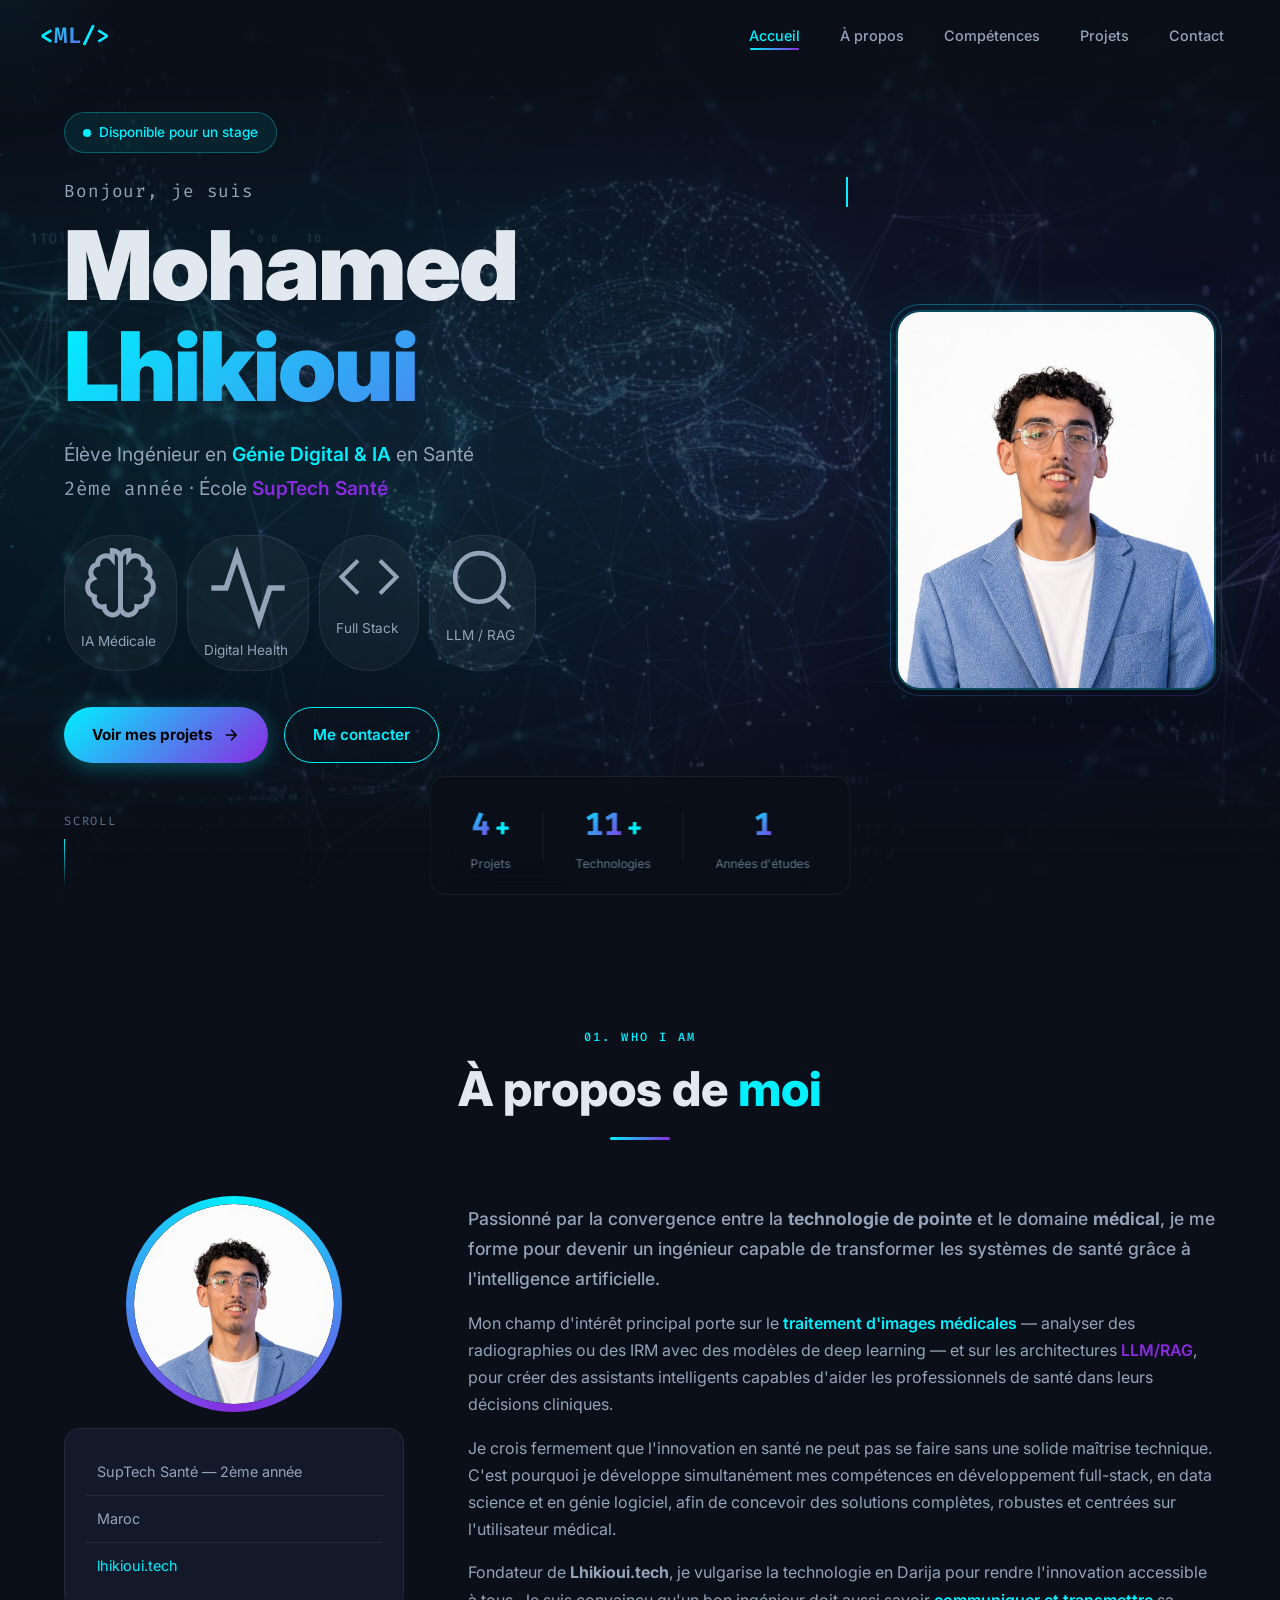
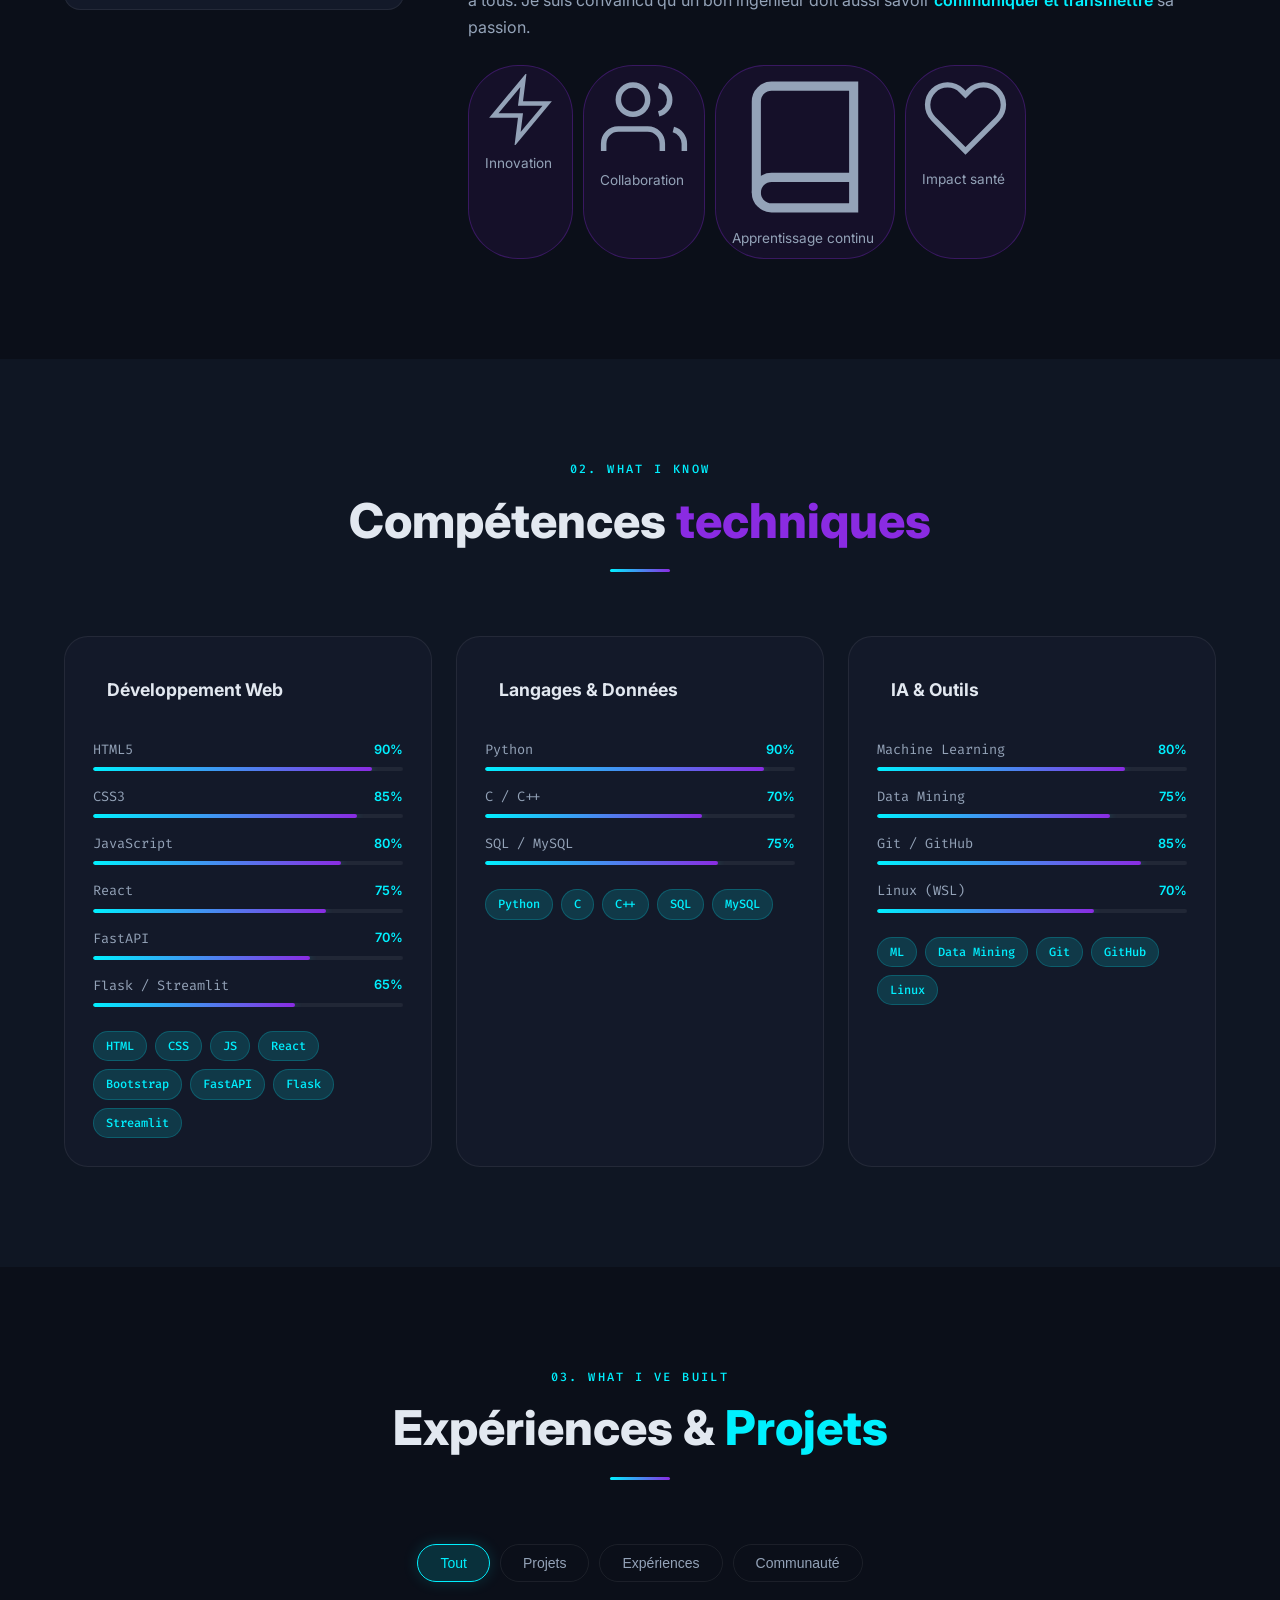
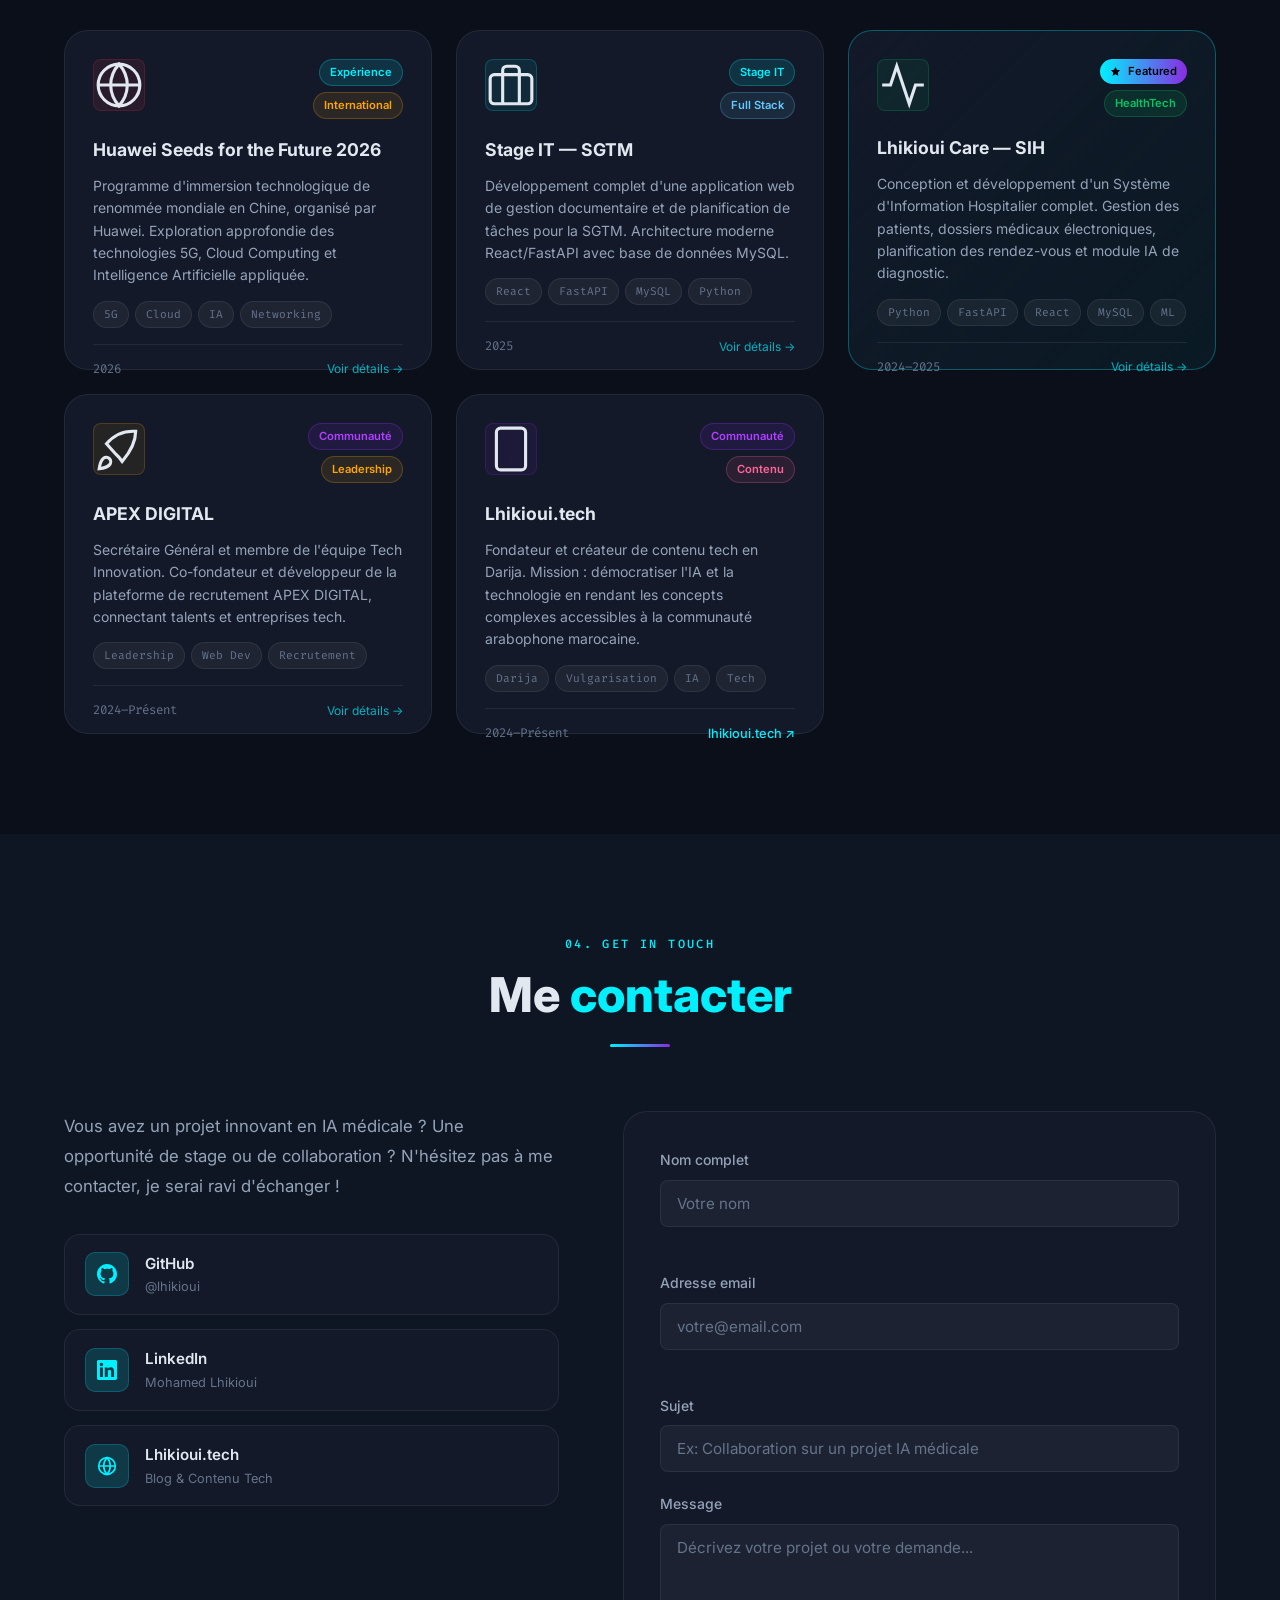
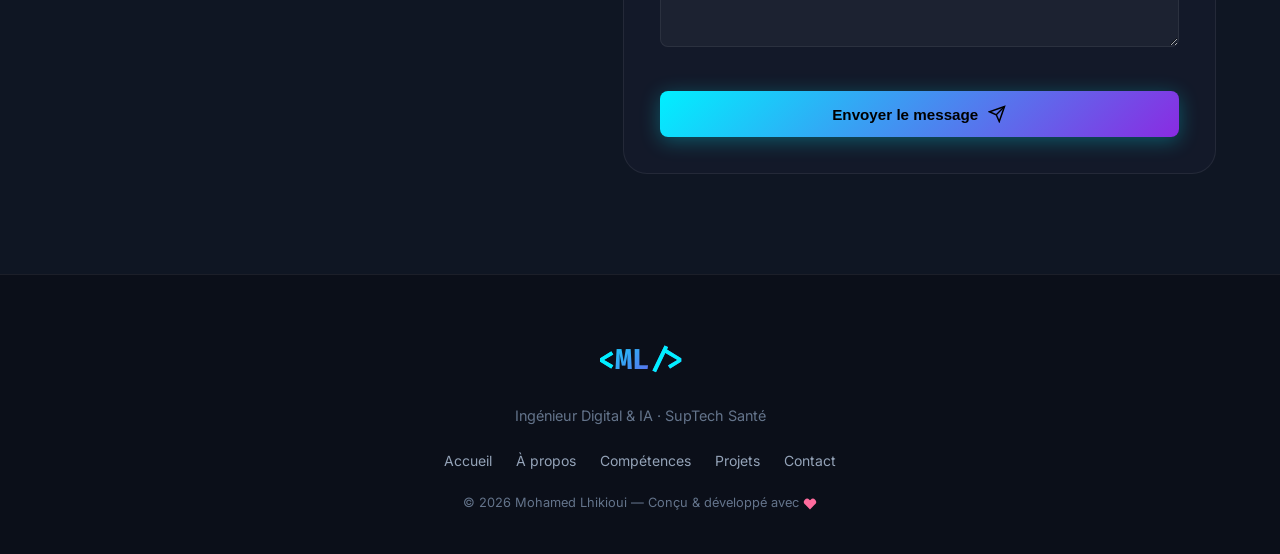
==== commit 2ff89187: "Refactor: Séparation stricte HTML/CSS/JS, structure claire par sections et smooth scroll" ====
--- a/index.html
+++ b/index.html
@@ -1,4 +1,4 @@
-﻿<!DOCTYPE html>
+<!DOCTYPE html>
 <html lang="fr">
 
 <head>
@@ -7,26 +7,42 @@
   <meta name="description"
     content="Portfolio de Mohamed Lhikioui — Élève Ingénieur en Génie Digital et IA en Santé à l'École SupTech Santé." />
   <meta name="author" content="Mohamed Lhikioui" />
-  <title>Mohamed Lhikioui — Portfolio</title>
+  <title>Mohamed Lhikioui — Portfolio | Ingénieur Génie Digital &amp; IA Santé</title>
+
+  <!-- Polices Google Fonts -->
   <link rel="preconnect" href="https://fonts.googleapis.com" />
   <link rel="preconnect" href="https://fonts.gstatic.com" crossorigin />
   <link
     href="https://fonts.googleapis.com/css2?family=Inter:wght@300;400;500;600;700;800;900&family=Fira+Code:wght@300;400;500;600&display=swap"
     rel="stylesheet" />
+
+  <!-- Feuille de styles principale -->
   <link rel="stylesheet" href="style.css" />
 </head>
 
 <body>
+  <!-- Fond de particules interactives et barre de progression -->
   <canvas id="particles-canvas"></canvas>
   <div id="scroll-progress"></div>
 
+
+  <!-- ======================================================= -->
+  <!--               00. BARRE DE NAVIGATION                   -->
+  <!-- ======================================================= -->
   <nav id="navbar">
     <div class="nav-container">
-      <a href="#hero" class="nav-logo"><span class="logo-bracket">&lt;</span>ML<span
-          class="logo-bracket">/&gt;</span></a>
-      <button class="nav-toggle" id="nav-toggle" aria-label="Menu" aria-expanded="false">
-        <span></span><span></span><span></span>
+      <a href="#hero" class="nav-logo">
+        <span class="logo-bracket">&lt;</span>ML<span class="logo-bracket">/&gt;</span>
+      </a>
+
+      <!-- Bouton menu burger (mobile) -->
+      <button class="nav-toggle" id="nav-toggle" aria-label="Menu de navigation" aria-expanded="false">
+        <span></span>
+        <span></span>
+        <span></span>
       </button>
+
+      <!-- Liens de navigation -->
       <ul class="nav-links" id="nav-links">
         <li><a href="#hero" class="nav-link active">Accueil</a></li>
         <li><a href="#about" class="nav-link">À propos</a></li>
@@ -37,38 +53,83 @@
     </div>
   </nav>
 
+
+  <!-- ======================================================= -->
+  <!--               01. SECTION HERO (#hero)                  -->
+  <!-- ======================================================= -->
   <section id="hero">
     <div class="hero-bg-image"></div>
     <div class="hero-overlay"></div>
+
     <div class="hero-content">
       <div class="hero-text">
-        <div class="hero-badge"><span class="badge-dot"></span>Disponible pour un stage</div>
+        <div class="hero-badge">
+          <span class="badge-dot"></span>Disponible pour un stage
+        </div>
+
         <div class="hero-greeting">Bonjour, je suis</div>
+
         <h1 class="hero-name">
           <span class="name-line">Mohamed</span>
           <span class="name-line accent-text">Lhikioui</span>
         </h1>
+
         <p class="hero-subtitle">
           Élève Ingénieur en <span class="highlight-cyan">Génie Digital &amp; IA</span> en Santé<br />
           <span class="fira">2ème année</span> · École <span class="highlight-purple">SupTech Santé</span>
         </p>
+
+        <!-- Badges technologiques -->
         <div class="hero-tags">
-          <span class="tag"><svg class="tag-icon" viewBox="0 0 24 24" fill="none" stroke="currentColor" stroke-width="1.5"><path d="M9.5 2A2.5 2.5 0 0 1 12 4.5v15a2.5 2.5 0 0 1-4.96-.44 2.5 2.5 0 0 1-2.96-3.08 3 3 0 0 1-.34-5.58 2.5 2.5 0 0 1 1.32-4.24 2.5 2.5 0 0 1 4.44-1.66z"/><path d="M14.5 2A2.5 2.5 0 0 0 12 4.5v15a2.5 2.5 0 0 0 4.96-.44 2.5 2.5 0 0 0 2.96-3.08 3 3 0 0 0 .34-5.58 2.5 2.5 0 0 0-1.32-4.24 2.5 2.5 0 0 0-4.44-1.66z"/></svg>IA Médicale</span>
-          <span class="tag"><svg class="tag-icon" viewBox="0 0 24 24" fill="none" stroke="currentColor" stroke-width="1.5"><path d="M22 12h-4l-3 9L9 3l-3 9H2"/></svg>Digital Health</span>
-          <span class="tag"><svg class="tag-icon" viewBox="0 0 24 24" fill="none" stroke="currentColor" stroke-width="1.5"><polyline points="16 18 22 12 16 6"/><polyline points="8 6 2 12 8 18"/></svg>Full Stack</span>
-          <span class="tag"><svg class="tag-icon" viewBox="0 0 24 24" fill="none" stroke="currentColor" stroke-width="1.5"><circle cx="11" cy="11" r="8"/><line x1="21" y1="21" x2="16.65" y2="16.65"/></svg>LLM / RAG</span>
-        </div>
+          <span class="tag">
+            <svg class="tag-icon" viewBox="0 0 24 24" fill="none" stroke="currentColor" stroke-width="1.5">
+              <path d="M9.5 2A2.5 2.5 0 0 1 12 4.5v15a2.5 2.5 0 0 1-4.96-.44 2.5 2.5 0 0 1-2.96-3.08 3 3 0 0 1-.34-5.58 2.5 2.5 0 0 1 1.32-4.24 2.5 2.5 0 0 1 4.44-1.66z"/>
+              <path d="M14.5 2A2.5 2.5 0 0 0 12 4.5v15a2.5 2.5 0 0 0 4.96-.44 2.5 2.5 0 0 0 2.96-3.08 3 3 0 0 0 .34-5.58 2.5 2.5 0 0 0-1.32-4.24 2.5 2.5 0 0 0-4.44-1.66z"/>
+            </svg>
+            IA Médicale
+          </span>
+          <span class="tag">
+            <svg class="tag-icon" viewBox="0 0 24 24" fill="none" stroke="currentColor" stroke-width="1.5">
+              <path d="M22 12h-4l-3 9L9 3l-3 9H2"/>
+            </svg>
+            Digital Health
+          </span>
+          <span class="tag">
+            <svg class="tag-icon" viewBox="0 0 24 24" fill="none" stroke="currentColor" stroke-width="1.5">
+              <polyline points="16 18 22 12 16 6"/>
+              <polyline points="8 6 2 12 8 18"/>
+            </svg>
+            Full Stack
+          </span>
+          <span class="tag">
+            <svg class="tag-icon" viewBox="0 0 24 24" fill="none" stroke="currentColor" stroke-width="1.5">
+              <circle cx="11" cy="11" r="8"/>
+              <line x1="21" y1="21" x2="16.65" y2="16.65"/>
+            </svg>
+            LLM / RAG
+          </span>
+        </div>
+
+        <!-- Boutons d'action CTA -->
         <div class="hero-cta">
-          <a href="#projects" class="btn btn-primary"><span>Voir mes projets</span><svg viewBox="0 0 24 24" fill="none"
-              stroke="currentColor" stroke-width="2">
+          <a href="#projects" class="btn btn-primary">
+            <span>Voir mes projets</span>
+            <svg viewBox="0 0 24 24" fill="none" stroke="currentColor" stroke-width="2">
               <path d="M5 12h14M12 5l7 7-7 7" />
-            </svg></a>
-          <a href="#contact" class="btn btn-outline"><span>Me contacter</span></a>
-        </div>
-        <div class="hero-scroll-hint"><span>Scroll</span>
+            </svg>
+          </a>
+          <a href="#contact" class="btn btn-outline">
+            <span>Me contacter</span>
+          </a>
+        </div>
+
+        <div class="hero-scroll-hint">
+          <span>Scroll</span>
           <div class="scroll-line"></div>
         </div>
       </div>
+
+      <!-- Photo de profil avec halo interactif -->
       <div class="hero-photo">
         <div class="profile-img-wrap">
           <img src="me.jpeg" alt="Mohamed Lhikioui - Élève Ingénieur en Génie Digital et IA en Santé"
@@ -78,18 +139,32 @@
         </div>
       </div>
     </div>
+
+    <!-- Compteurs statistiques -->
     <div class="hero-stats">
-      <div class="stat-item"><span class="stat-num" data-target="5">0</span><span class="stat-plus">+</span><span
-          class="stat-label">Projets</span></div>
+      <div class="stat-item">
+        <span class="stat-num" data-target="5">0</span>
+        <span class="stat-plus">+</span>
+        <span class="stat-label">Projets</span>
+      </div>
       <div class="stat-divider"></div>
-      <div class="stat-item"><span class="stat-num" data-target="12">0</span><span class="stat-plus">+</span><span
-          class="stat-label">Technologies</span></div>
+      <div class="stat-item">
+        <span class="stat-num" data-target="12">0</span>
+        <span class="stat-plus">+</span>
+        <span class="stat-label">Technologies</span>
+      </div>
       <div class="stat-divider"></div>
-      <div class="stat-item"><span class="stat-num" data-target="2">0</span><span class="stat-label">Années
-          d'études</span></div>
+      <div class="stat-item">
+        <span class="stat-num" data-target="2">0</span>
+        <span class="stat-label">Années d'études</span>
+      </div>
     </div>
   </section>
 
+
+  <!-- ======================================================= -->
+  <!--               02. SECTION A PROPOS (#about)             -->
+  <!-- ======================================================= -->
   <section id="about" class="section">
     <div class="container">
       <div class="section-header">
@@ -97,6 +172,7 @@
         <h2 class="section-title">À propos de <span class="accent-cyan">moi</span></h2>
         <div class="section-line"></div>
       </div>
+
       <div class="about-grid">
         <div class="about-image-wrap reveal">
           <div class="about-avatar">
@@ -107,37 +183,97 @@
             </div>
           </div>
           <div class="about-card-info">
-            <div class="info-row"><span class="info-icon"><svg viewBox="0 0 24 24" fill="none" stroke="currentColor" stroke-width="1.5"><path d="M22 10v6M2 10l10-5 10 5-10 5z"/><path d="M6 12v5c3 3 9 3 12 0v-5"/></svg></span><span>SupTech Santé — 2ème année</span></div>
-            <div class="info-row"><span class="info-icon"><svg viewBox="0 0 24 24" fill="none" stroke="currentColor" stroke-width="1.5"><path d="M21 10c0 7-9 13-9 13s-9-6-9-13a9 9 0 0 1 18 0z"/><circle cx="12" cy="10" r="3"/></svg></span><span>Maroc</span></div>
-            <div class="info-row"><span class="info-icon"><svg viewBox="0 0 24 24" fill="none" stroke="currentColor" stroke-width="1.5"><circle cx="12" cy="12" r="10"/><path d="M2 12h20M12 2a15.3 15.3 0 0 1 4 10 15.3 15.3 0 0 1-4 10 15.3 15.3 0 0 1-4-10 15.3 15.3 0 0 1 4-10z"/></svg></span><a href="https://lhikioui.tech" target="_blank"
-                rel="noopener">lhikioui.tech</a></div>
-          </div>
-        </div>
+            <div class="info-row">
+              <span class="info-icon">
+                <svg viewBox="0 0 24 24" fill="none" stroke="currentColor" stroke-width="1.5">
+                  <path d="M22 10v6M2 10l10-5 10 5-10 5z"/>
+                  <path d="M6 12v5c3 3 9 3 12 0v-5"/>
+                </svg>
+              </span>
+              <span>SupTech Santé — 2ème année</span>
+            </div>
+            <div class="info-row">
+              <span class="info-icon">
+                <svg viewBox="0 0 24 24" fill="none" stroke="currentColor" stroke-width="1.5">
+                  <path d="M21 10c0 7-9 13-9 13s-9-6-9-13a9 9 0 0 1 18 0z"/>
+                  <circle cx="12" cy="10" r="3"/>
+                </svg>
+              </span>
+              <span>Maroc</span>
+            </div>
+            <div class="info-row">
+              <span class="info-icon">
+                <svg viewBox="0 0 24 24" fill="none" stroke="currentColor" stroke-width="1.5">
+                  <circle cx="12" cy="12" r="10"/>
+                  <path d="M2 12h20M12 2a15.3 15.3 0 0 1 4 10 15.3 15.3 0 0 1-4 10 15.3 15.3 0 0 1-4-10 15.3 15.3 0 0 1 4-10z"/>
+                </svg>
+              </span>
+              <a href="https://lhikioui.tech" target="_blank" rel="noopener">lhikioui.tech</a>
+            </div>
+          </div>
+        </div>
+
         <div class="about-text reveal">
-          <p class="about-lead">Passionné par la convergence entre la <strong>technologie de pointe</strong> et le
+          <p class="about-lead">
+            Passionné par la convergence entre la <strong>technologie de pointe</strong> et le
             domaine <strong>médical</strong>, je me forme pour devenir un ingénieur capable de transformer les systèmes
-            de santé grâce à l'intelligence artificielle.</p>
-          <p>Mon champ d'intérêt principal porte sur le <span class="highlight-cyan">traitement d'images
-              médicales</span> — analyser des radiographies ou des IRM avec des modèles de deep learning — et sur les
+            de santé grâce à l'intelligence artificielle.
+          </p>
+          <p>
+            Mon champ d'intérêt principal porte sur le <span class="highlight-cyan">traitement d'images
+            médicales</span> — analyser des radiographies ou des IRM avec des modèles de deep learning — et sur les
             architectures <span class="highlight-purple">LLM/RAG</span>, pour créer des assistants intelligents capables
-            d'aider les professionnels de santé dans leurs décisions cliniques.</p>
-          <p>Je crois fermement que l'innovation en santé ne peut pas se faire sans une solide maîtrise technique. C'est
+            d'aider les professionnels de santé dans leurs décisions cliniques.
+          </p>
+          <p>
+            Je crois fermement que l'innovation en santé ne peut pas se faire sans une solide maîtrise technique. C'est
             pourquoi je développe simultanément mes compétences en développement full-stack, en data science et en génie
-            logiciel, afin de concevoir des solutions complètes, robustes et centrées sur l'utilisateur médical.</p>
-          <p>Fondateur de <strong>Lhikioui.tech</strong>, je vulgarise la technologie en Darija pour rendre l'innovation
+            logiciel, afin de concevoir des solutions complètes, robustes et centrées sur l'utilisateur médical.
+          </p>
+          <p>
+            Fondateur de <strong>Lhikioui.tech</strong>, je vulgarise la technologie en Darija pour rendre l'innovation
             accessible à tous. Je suis convaincu qu'un bon ingénieur doit aussi savoir <span
-              class="highlight-cyan">communiquer et transmettre</span> sa passion.</p>
+            class="highlight-cyan">communiquer et transmettre</span> sa passion.
+          </p>
           <div class="about-values">
-            <div class="value-chip"><svg class="chip-icon" viewBox="0 0 24 24" fill="none" stroke="currentColor" stroke-width="1.5"><polygon points="13 2 3 14 12 14 11 22 21 10 12 10 13 2"/></svg>Innovation</div>
-            <div class="value-chip"><svg class="chip-icon" viewBox="0 0 24 24" fill="none" stroke="currentColor" stroke-width="1.5"><path d="M17 21v-2a4 4 0 0 0-4-4H5a4 4 0 0 0-4 4v2"/><circle cx="9" cy="7" r="4"/><path d="M23 21v-2a4 4 0 0 0-3-3.87"/><path d="M16 3.13a4 4 0 0 1 0 7.75"/></svg>Collaboration</div>
-            <div class="value-chip"><svg class="chip-icon" viewBox="0 0 24 24" fill="none" stroke="currentColor" stroke-width="1.5"><path d="M4 19.5A2.5 2.5 0 0 1 6.5 17H20"/><path d="M6.5 2H20v20H6.5A2.5 2.5 0 0 1 4 19.5v-15A2.5 2.5 0 0 1 6.5 2z"/></svg>Apprentissage continu</div>
-            <div class="value-chip"><svg class="chip-icon" viewBox="0 0 24 24" fill="none" stroke="currentColor" stroke-width="1.5"><path d="M20.84 4.61a5.5 5.5 0 0 0-7.78 0L12 5.67l-1.06-1.06a5.5 5.5 0 0 0-7.78 7.78l1.06 1.06L12 21.23l7.78-7.78 1.06-1.06a5.5 5.5 0 0 0 0-7.78z"/></svg>Impact santé</div>
+            <div class="value-chip">
+              <svg class="chip-icon" viewBox="0 0 24 24" fill="none" stroke="currentColor" stroke-width="1.5">
+                <polygon points="13 2 3 14 12 14 11 22 21 10 12 10 13 2"/>
+              </svg>
+              Innovation
+            </div>
+            <div class="value-chip">
+              <svg class="chip-icon" viewBox="0 0 24 24" fill="none" stroke="currentColor" stroke-width="1.5">
+                <path d="M17 21v-2a4 4 0 0 0-4-4H5a4 4 0 0 0-4 4v2"/>
+                <circle cx="9" cy="7" r="4"/>
+                <path d="M23 21v-2a4 4 0 0 0-3-3.87"/>
+                <path d="M16 3.13a4 4 0 0 1 0 7.75"/>
+              </svg>
+              Collaboration
+            </div>
+            <div class="value-chip">
+              <svg class="chip-icon" viewBox="0 0 24 24" fill="none" stroke="currentColor" stroke-width="1.5">
+                <path d="M4 19.5A2.5 2.5 0 0 1 6.5 17H20"/>
+                <path d="M6.5 2H20v20H6.5A2.5 2.5 0 0 1 4 19.5v-15A2.5 2.5 0 0 1 6.5 2z"/>
+              </svg>
+              Apprentissage continu
+            </div>
+            <div class="value-chip">
+              <svg class="chip-icon" viewBox="0 0 24 24" fill="none" stroke="currentColor" stroke-width="1.5">
+                <path d="M20.84 4.61a5.5 5.5 0 0 0-7.78 0L12 5.67l-1.06-1.06a5.5 5.5 0 0 0-7.78 7.78l1.06 1.06L12 21.23l7.78-7.78 1.06-1.06a5.5 5.5 0 0 0 0-7.78z"/>
+              </svg>
+              Impact santé
+            </div>
           </div>
         </div>
       </div>
     </div>
   </section>
 
+
+  <!-- ======================================================= -->
+  <!--               03. SECTION COMPETENCES (#skills)         -->
+  <!-- ======================================================= -->
   <section id="skills" class="section section-alt">
     <div class="container">
       <div class="section-header">
@@ -145,50 +281,54 @@
         <h2 class="section-title">Compétences <span class="accent-purple">techniques</span></h2>
         <div class="section-line"></div>
       </div>
+
       <div class="skills-grid">
+        <!-- Carte 1: Dév Web -->
         <div class="skill-card reveal">
           <div class="skill-card-header">
-            <div class="skill-icon"><svg viewBox="0 0 24 24" fill="none" stroke="currentColor" stroke-width="1.5"><polyline points="16 18 22 12 16 6"/><polyline points="8 6 2 12 8 18"/></svg></div>
+            <div class="skill-icon">
+              <svg viewBox="0 0 24 24" fill="none" stroke="currentColor" stroke-width="1.5">
+                <polyline points="16 18 22 12 16 6"/>
+                <polyline points="8 6 2 12 8 18"/>
+              </svg>
+            </div>
             <h3>Développement Web</h3>
           </div>
           <div class="skill-items">
             <div class="skill-item">
               <div class="skill-info"><span class="skill-name fira">HTML5</span><span class="skill-pct">90%</span></div>
               <div class="skill-bar">
-                <div class="skill-fill" style="--target:90%"></div>
+                <div class="skill-fill" data-target="90%"></div>
               </div>
             </div>
             <div class="skill-item">
               <div class="skill-info"><span class="skill-name fira">CSS3</span><span class="skill-pct">85%</span></div>
               <div class="skill-bar">
-                <div class="skill-fill" style="--target:85%"></div>
-              </div>
-            </div>
-            <div class="skill-item">
-              <div class="skill-info"><span class="skill-name fira">JavaScript</span><span class="skill-pct">80%</span>
-              </div>
-              <div class="skill-bar">
-                <div class="skill-fill" style="--target:80%"></div>
+                <div class="skill-fill" data-target="85%"></div>
+              </div>
+            </div>
+            <div class="skill-item">
+              <div class="skill-info"><span class="skill-name fira">JavaScript</span><span class="skill-pct">80%</span></div>
+              <div class="skill-bar">
+                <div class="skill-fill" data-target="80%"></div>
               </div>
             </div>
             <div class="skill-item">
               <div class="skill-info"><span class="skill-name fira">React</span><span class="skill-pct">75%</span></div>
               <div class="skill-bar">
-                <div class="skill-fill" style="--target:75%"></div>
-              </div>
-            </div>
-            <div class="skill-item">
-              <div class="skill-info"><span class="skill-name fira">FastAPI</span><span class="skill-pct">70%</span>
-              </div>
-              <div class="skill-bar">
-                <div class="skill-fill" style="--target:70%"></div>
-              </div>
-            </div>
-            <div class="skill-item">
-              <div class="skill-info"><span class="skill-name fira">Flask / Streamlit</span><span
-                  class="skill-pct">65%</span></div>
-              <div class="skill-bar">
-                <div class="skill-fill" style="--target:65%"></div>
+                <div class="skill-fill" data-target="75%"></div>
+              </div>
+            </div>
+            <div class="skill-item">
+              <div class="skill-info"><span class="skill-name fira">FastAPI</span><span class="skill-pct">70%</span></div>
+              <div class="skill-bar">
+                <div class="skill-fill" data-target="70%"></div>
+              </div>
+            </div>
+            <div class="skill-item">
+              <div class="skill-info"><span class="skill-name fira">Flask / Streamlit</span><span class="skill-pct">65%</span></div>
+              <div class="skill-bar">
+                <div class="skill-fill" data-target="65%"></div>
               </div>
             </div>
           </div>
@@ -198,31 +338,43 @@
               class="badge">Flask</span><span class="badge">Streamlit</span>
           </div>
         </div>
+
+        <!-- Carte 2: Langages & Données -->
         <div class="skill-card reveal">
           <div class="skill-card-header">
-            <div class="skill-icon"><svg viewBox="0 0 24 24" fill="none" stroke="currentColor" stroke-width="1.5"><rect x="4" y="4" width="16" height="16" rx="2"/><rect x="9" y="9" width="6" height="6"/><line x1="9" y1="1" x2="9" y2="4"/><line x1="15" y1="1" x2="15" y2="4"/><line x1="9" y1="20" x2="9" y2="23"/><line x1="15" y1="20" x2="15" y2="23"/><line x1="20" y1="9" x2="23" y2="9"/><line x1="20" y1="14" x2="23" y2="14"/><line x1="1" y1="9" x2="4" y2="9"/><line x1="1" y1="14" x2="4" y2="14"/></svg></div>
+            <div class="skill-icon">
+              <svg viewBox="0 0 24 24" fill="none" stroke="currentColor" stroke-width="1.5">
+                <rect x="4" y="4" width="16" height="16" rx="2"/>
+                <rect x="9" y="9" width="6" height="6"/>
+                <line x1="9" y1="1" x2="9" y2="4"/>
+                <line x1="15" y1="1" x2="15" y2="4"/>
+                <line x1="9" y1="20" x2="9" y2="23"/>
+                <line x1="15" y1="20" x2="15" y2="23"/>
+                <line x1="20" y1="9" x2="23" y2="9"/>
+                <line x1="20" y1="14" x2="23" y2="14"/>
+                <line x1="1" y1="9" x2="4" y2="9"/>
+                <line x1="1" y1="14" x2="4" y2="14"/>
+              </svg>
+            </div>
             <h3>Langages &amp; Données</h3>
           </div>
           <div class="skill-items">
             <div class="skill-item">
-              <div class="skill-info"><span class="skill-name fira">Python</span><span class="skill-pct">90%</span>
-              </div>
-              <div class="skill-bar">
-                <div class="skill-fill" style="--target:90%"></div>
-              </div>
-            </div>
-            <div class="skill-item">
-              <div class="skill-info"><span class="skill-name fira">C / C++</span><span class="skill-pct">70%</span>
-              </div>
-              <div class="skill-bar">
-                <div class="skill-fill" style="--target:70%"></div>
-              </div>
-            </div>
-            <div class="skill-item">
-              <div class="skill-info"><span class="skill-name fira">SQL / MySQL</span><span class="skill-pct">75%</span>
-              </div>
-              <div class="skill-bar">
-                <div class="skill-fill" style="--target:75%"></div>
+              <div class="skill-info"><span class="skill-name fira">Python</span><span class="skill-pct">90%</span></div>
+              <div class="skill-bar">
+                <div class="skill-fill" data-target="90%"></div>
+              </div>
+            </div>
+            <div class="skill-item">
+              <div class="skill-info"><span class="skill-name fira">C / C++</span><span class="skill-pct">70%</span></div>
+              <div class="skill-bar">
+                <div class="skill-fill" data-target="70%"></div>
+              </div>
+            </div>
+            <div class="skill-item">
+              <div class="skill-info"><span class="skill-name fira">SQL / MySQL</span><span class="skill-pct">75%</span></div>
+              <div class="skill-bar">
+                <div class="skill-fill" data-target="75%"></div>
               </div>
             </div>
           </div>
@@ -231,38 +383,44 @@
               class="badge">SQL</span><span class="badge">MySQL</span>
           </div>
         </div>
+
+        <!-- Carte 3: IA & Outils -->
         <div class="skill-card reveal">
           <div class="skill-card-header">
-            <div class="skill-icon"><svg viewBox="0 0 24 24" fill="none" stroke="currentColor" stroke-width="1.5"><rect x="3" y="11" width="18" height="10" rx="2"/><circle cx="12" cy="5" r="2"/><path d="M12 7v4"/><line x1="8" y1="16" x2="8" y2="16"/><line x1="16" y1="16" x2="16" y2="16"/></svg></div>
+            <div class="skill-icon">
+              <svg viewBox="0 0 24 24" fill="none" stroke="currentColor" stroke-width="1.5">
+                <rect x="3" y="11" width="18" height="10" rx="2"/>
+                <circle cx="12" cy="5" r="2"/>
+                <path d="M12 7v4"/>
+                <line x1="8" y1="16" x2="8" y2="16"/>
+                <line x1="16" y1="16" x2="16" y2="16"/>
+              </svg>
+            </div>
             <h3>IA &amp; Outils</h3>
           </div>
           <div class="skill-items">
             <div class="skill-item">
-              <div class="skill-info"><span class="skill-name fira">Machine Learning</span><span
-                  class="skill-pct">80%</span></div>
-              <div class="skill-bar">
-                <div class="skill-fill" style="--target:80%"></div>
-              </div>
-            </div>
-            <div class="skill-item">
-              <div class="skill-info"><span class="skill-name fira">Data Mining</span><span class="skill-pct">75%</span>
-              </div>
-              <div class="skill-bar">
-                <div class="skill-fill" style="--target:75%"></div>
-              </div>
-            </div>
-            <div class="skill-item">
-              <div class="skill-info"><span class="skill-name fira">Git / GitHub</span><span
-                  class="skill-pct">85%</span></div>
-              <div class="skill-bar">
-                <div class="skill-fill" style="--target:85%"></div>
-              </div>
-            </div>
-            <div class="skill-item">
-              <div class="skill-info"><span class="skill-name fira">Linux (WSL)</span><span class="skill-pct">70%</span>
-              </div>
-              <div class="skill-bar">
-                <div class="skill-fill" style="--target:70%"></div>
+              <div class="skill-info"><span class="skill-name fira">Machine Learning</span><span class="skill-pct">80%</span></div>
+              <div class="skill-bar">
+                <div class="skill-fill" data-target="80%"></div>
+              </div>
+            </div>
+            <div class="skill-item">
+              <div class="skill-info"><span class="skill-name fira">Data Mining</span><span class="skill-pct">75%</span></div>
+              <div class="skill-bar">
+                <div class="skill-fill" data-target="75%"></div>
+              </div>
+            </div>
+            <div class="skill-item">
+              <div class="skill-info"><span class="skill-name fira">Git / GitHub</span><span class="skill-pct">85%</span></div>
+              <div class="skill-bar">
+                <div class="skill-fill" data-target="85%"></div>
+              </div>
+            </div>
+            <div class="skill-item">
+              <div class="skill-info"><span class="skill-name fira">Linux (WSL)</span><span class="skill-pct">70%</span></div>
+              <div class="skill-bar">
+                <div class="skill-fill" data-target="70%"></div>
               </div>
             </div>
           </div>
@@ -275,6 +433,10 @@
     </div>
   </section>
 
+
+  <!-- ======================================================= -->
+  <!--               04. SECTION PROJETS (#projects)           -->
+  <!-- ======================================================= -->
   <section id="projects" class="section">
     <div class="container">
       <div class="section-header">
@@ -282,29 +444,47 @@
         <h2 class="section-title">Expériences &amp; <span class="accent-cyan">Projets</span></h2>
         <div class="section-line"></div>
       </div>
+
+      <!-- Filtres des projets -->
       <div class="filter-bar reveal">
         <button class="filter-btn active" data-filter="all">Tout</button>
         <button class="filter-btn" data-filter="project">Projets</button>
         <button class="filter-btn" data-filter="experience">Expériences</button>
         <button class="filter-btn" data-filter="community">Communauté</button>
       </div>
+
+      <!-- Grille des projets avec cartes retournables -->
       <div class="projects-grid" id="projects-grid">
+        <!-- Projet 1 : Huawei Seeds -->
         <article class="project-card reveal" data-category="experience">
           <div class="project-card-inner">
             <div class="project-card-front">
               <div class="project-top">
-                <div class="project-icon-wrap huawei"><svg viewBox="0 0 24 24" fill="none" stroke="currentColor" stroke-width="1.5"><circle cx="12" cy="12" r="10"/><path d="M2 12h20M12 2a15.3 15.3 0 0 1 4 10 15.3 15.3 0 0 1-4 10 15.3 15.3 0 0 1-4-10 15.3 15.3 0 0 1 4-10z"/></svg></div>
-                <div class="project-badges"><span class="pbadge pbadge-exp">Expérience</span><span
-                    class="pbadge pbadge-global">International</span></div>
+                <div class="project-icon-wrap huawei">
+                  <svg viewBox="0 0 24 24" fill="none" stroke="currentColor" stroke-width="1.5">
+                    <circle cx="12" cy="12" r="10"/>
+                    <path d="M2 12h20M12 2a15.3 15.3 0 0 1 4 10 15.3 15.3 0 0 1-4 10 15.3 15.3 0 0 1-4-10 15.3 15.3 0 0 1 4-10z"/>
+                  </svg>
+                </div>
+                <div class="project-badges">
+                  <span class="pbadge pbadge-exp">Expérience</span>
+                  <span class="pbadge pbadge-global">International</span>
+                </div>
               </div>
               <h3 class="project-title">Huawei Seeds for the Future 2026</h3>
               <p class="project-desc">Programme d'immersion technologique de renommée mondiale en Chine, organisé par
                 Huawei. Exploration approfondie des technologies 5G, Cloud Computing et Intelligence Artificielle
                 appliquée.</p>
-              <div class="project-tech"><span class="tech-tag">5G</span><span class="tech-tag">Cloud</span><span
-                  class="tech-tag">IA</span><span class="tech-tag">Networking</span></div>
-              <div class="project-footer"><span class="project-year">2026</span><span class="project-flip-hint">Voir
-                  détails →</span></div>
+              <div class="project-tech">
+                <span class="tech-tag">5G</span>
+                <span class="tech-tag">Cloud</span>
+                <span class="tech-tag">IA</span>
+                <span class="tech-tag">Networking</span>
+              </div>
+              <div class="project-footer">
+                <span class="project-year">2026</span>
+                <span class="project-flip-hint">Voir détails →</span>
+              </div>
             </div>
             <div class="project-card-back">
               <h3>Points clés</h3>
@@ -318,21 +498,36 @@
             </div>
           </div>
         </article>
+
+        <!-- Projet 2 : Stage SGTM -->
         <article class="project-card reveal" data-category="experience">
           <div class="project-card-inner">
             <div class="project-card-front">
               <div class="project-top">
-                <div class="project-icon-wrap sgtm"><svg viewBox="0 0 24 24" fill="none" stroke="currentColor" stroke-width="1.5"><rect x="2" y="7" width="20" height="14" rx="2" ry="2"/><path d="M16 21V5a2 2 0 0 0-2-2h-4a2 2 0 0 0-2 2v16"/></svg></div>
-                <div class="project-badges"><span class="pbadge pbadge-exp">Stage IT</span><span
-                    class="pbadge pbadge-web">Full Stack</span></div>
+                <div class="project-icon-wrap sgtm">
+                  <svg viewBox="0 0 24 24" fill="none" stroke="currentColor" stroke-width="1.5">
+                    <rect x="2" y="7" width="20" height="14" rx="2" ry="2"/>
+                    <path d="M16 21V5a2 2 0 0 0-2-2h-4a2 2 0 0 0-2 2v16"/>
+                  </svg>
+                </div>
+                <div class="project-badges">
+                  <span class="pbadge pbadge-exp">Stage IT</span>
+                  <span class="pbadge pbadge-web">Full Stack</span>
+                </div>
               </div>
               <h3 class="project-title">Stage IT — SGTM</h3>
               <p class="project-desc">Développement complet d'une application web de gestion documentaire et de
                 planification de tâches pour la SGTM. Architecture moderne React/FastAPI avec base de données MySQL.</p>
-              <div class="project-tech"><span class="tech-tag">React</span><span class="tech-tag">FastAPI</span><span
-                  class="tech-tag">MySQL</span><span class="tech-tag">Python</span></div>
-              <div class="project-footer"><span class="project-year">2025</span><span class="project-flip-hint">Voir
-                  détails →</span></div>
+              <div class="project-tech">
+                <span class="tech-tag">React</span>
+                <span class="tech-tag">FastAPI</span>
+                <span class="tech-tag">MySQL</span>
+                <span class="tech-tag">Python</span>
+              </div>
+              <div class="project-footer">
+                <span class="project-year">2025</span>
+                <span class="project-flip-hint">Voir détails →</span>
+              </div>
             </div>
             <div class="project-card-back">
               <h3>Réalisations</h3>
@@ -346,22 +541,42 @@
             </div>
           </div>
         </article>
+
+        <!-- Projet 3 : Lhikioui Care (Featured) -->
         <article class="project-card reveal featured" data-category="project">
           <div class="project-card-inner">
             <div class="project-card-front">
               <div class="project-top">
-                <div class="project-icon-wrap health"><svg viewBox="0 0 24 24" fill="none" stroke="currentColor" stroke-width="1.5"><polyline points="22 12 18 12 15 21 9 3 6 12 2 12"/></svg></div>
-                <div class="project-badges"><span class="pbadge pbadge-featured"><svg viewBox="0 0 24 24" fill="currentColor" stroke="none" style="width:11px;height:11px;vertical-align:middle;margin-right:4px"><polygon points="12 2 15.09 8.26 22 9.27 17 14.14 18.18 21.02 12 17.77 5.82 21.02 7 14.14 2 9.27 8.91 8.26 12 2"/></svg>Featured</span><span
-                    class="pbadge pbadge-health">HealthTech</span></div>
+                <div class="project-icon-wrap health">
+                  <svg viewBox="0 0 24 24" fill="none" stroke="currentColor" stroke-width="1.5">
+                    <polyline points="22 12 18 12 15 21 9 3 6 12 2 12"/>
+                  </svg>
+                </div>
+                <div class="project-badges">
+                  <span class="pbadge pbadge-featured">
+                    <svg class="pbadge-icon" viewBox="0 0 24 24" fill="currentColor" stroke="none">
+                      <polygon points="12 2 15.09 8.26 22 9.27 17 14.14 18.18 21.02 12 17.77 5.82 21.02 7 14.14 2 9.27 8.91 8.26 12 2"/>
+                    </svg>
+                    Featured
+                  </span>
+                  <span class="pbadge pbadge-health">HealthTech</span>
+                </div>
               </div>
               <h3 class="project-title">Lhikioui Care — SIH</h3>
               <p class="project-desc">Conception et développement d'un Système d'Information Hospitalier complet.
                 Gestion des patients, dossiers médicaux électroniques, planification des rendez-vous et module IA de
                 diagnostic.</p>
-              <div class="project-tech"><span class="tech-tag">Python</span><span class="tech-tag">FastAPI</span><span
-                  class="tech-tag">React</span><span class="tech-tag">MySQL</span><span class="tech-tag">ML</span></div>
-              <div class="project-footer"><span class="project-year">2024–2025</span><span
-                  class="project-flip-hint">Voir détails →</span></div>
+              <div class="project-tech">
+                <span class="tech-tag">Python</span>
+                <span class="tech-tag">FastAPI</span>
+                <span class="tech-tag">React</span>
+                <span class="tech-tag">MySQL</span>
+                <span class="tech-tag">ML</span>
+              </div>
+              <div class="project-footer">
+                <span class="project-year">2024–2025</span>
+                <span class="project-flip-hint">Voir détails →</span>
+              </div>
             </div>
             <div class="project-card-back">
               <h3>Fonctionnalités</h3>
@@ -376,21 +591,35 @@
             </div>
           </div>
         </article>
+
+        <!-- Projet 4 : APEX DIGITAL -->
         <article class="project-card reveal" data-category="community">
           <div class="project-card-inner">
             <div class="project-card-front">
               <div class="project-top">
-                <div class="project-icon-wrap apex"><svg viewBox="0 0 24 24" fill="none" stroke="currentColor" stroke-width="1.5"><path d="M4.5 16.5c-1.5 1.26-2 5-2 5s3.74-.5 5-2c.71-.84.7-2.13-.09-2.91a2.18 2.18 0 0 0-2.91-.09z"/><path d="M6 9.5A17 17 0 0 1 20 3.5c0 6-3.5 11-6.5 14.5L12 16l-1.5-1.5z"/></svg></div>
-                <div class="project-badges"><span class="pbadge pbadge-comm">Communauté</span><span
-                    class="pbadge pbadge-leader">Leadership</span></div>
+                <div class="project-icon-wrap apex">
+                  <svg viewBox="0 0 24 24" fill="none" stroke="currentColor" stroke-width="1.5">
+                    <path d="M4.5 16.5c-1.5 1.26-2 5-2 5s3.74-.5 5-2c.71-.84.7-2.13-.09-2.91a2.18 2.18 0 0 0-2.91-.09z"/>
+                    <path d="M6 9.5A17 17 0 0 1 20 3.5c0 6-3.5 11-6.5 14.5L12 16l-1.5-1.5z"/>
+                  </svg>
+                </div>
+                <div class="project-badges">
+                  <span class="pbadge pbadge-comm">Communauté</span>
+                  <span class="pbadge pbadge-leader">Leadership</span>
+                </div>
               </div>
               <h3 class="project-title">APEX DIGITAL</h3>
               <p class="project-desc">Secrétaire Général et membre de l'équipe Tech Innovation. Co-fondateur et
                 développeur de la plateforme de recrutement APEX DIGITAL, connectant talents et entreprises tech.</p>
-              <div class="project-tech"><span class="tech-tag">Leadership</span><span class="tech-tag">Web
-                  Dev</span><span class="tech-tag">Recrutement</span></div>
-              <div class="project-footer"><span class="project-year">2024–Présent</span><span
-                  class="project-flip-hint">Voir détails →</span></div>
+              <div class="project-tech">
+                <span class="tech-tag">Leadership</span>
+                <span class="tech-tag">Web Dev</span>
+                <span class="tech-tag">Recrutement</span>
+              </div>
+              <div class="project-footer">
+                <span class="project-year">2024–Présent</span>
+                <span class="project-flip-hint">Voir détails →</span>
+              </div>
             </div>
             <div class="project-card-back">
               <h3>Responsabilités</h3>
@@ -404,22 +633,36 @@
             </div>
           </div>
         </article>
+
+        <!-- Projet 5 : Lhikioui.tech -->
         <article class="project-card reveal" data-category="community">
           <div class="project-card-inner">
             <div class="project-card-front">
               <div class="project-top">
-                <div class="project-icon-wrap content"><svg viewBox="0 0 24 24" fill="none" stroke="currentColor" stroke-width="1.5"><rect x="5" y="2" width="14" height="20" rx="2" ry="2"/><line x1="12" y1="18" x2="12.01" y2="18"/></svg></div>
-                <div class="project-badges"><span class="pbadge pbadge-comm">Communauté</span><span
-                    class="pbadge pbadge-content">Contenu</span></div>
+                <div class="project-icon-wrap content">
+                  <svg viewBox="0 0 24 24" fill="none" stroke="currentColor" stroke-width="1.5">
+                    <rect x="5" y="2" width="14" height="20" rx="2" ry="2"/>
+                    <line x1="12" y1="18" x2="12.01" y2="18"/>
+                  </svg>
+                </div>
+                <div class="project-badges">
+                  <span class="pbadge pbadge-comm">Communauté</span>
+                  <span class="pbadge pbadge-content">Contenu</span>
+                </div>
               </div>
               <h3 class="project-title">Lhikioui.tech</h3>
               <p class="project-desc">Fondateur et créateur de contenu tech en Darija. Mission : démocratiser l'IA et la
                 technologie en rendant les concepts complexes accessibles à la communauté arabophone marocaine.</p>
-              <div class="project-tech"><span class="tech-tag">Darija</span><span
-                  class="tech-tag">Vulgarisation</span><span class="tech-tag">IA</span><span
-                  class="tech-tag">Tech</span></div>
-              <div class="project-footer"><span class="project-year">2024–Présent</span><a href="https://lhikioui.tech"
-                  target="_blank" rel="noopener" class="project-link">lhikioui.tech ↗</a></div>
+              <div class="project-tech">
+                <span class="tech-tag">Darija</span>
+                <span class="tech-tag">Vulgarisation</span>
+                <span class="tech-tag">IA</span>
+                <span class="tech-tag">Tech</span>
+              </div>
+              <div class="project-footer">
+                <span class="project-year">2024–Présent</span>
+                <a href="https://lhikioui.tech" target="_blank" rel="noopener" class="project-link">lhikioui.tech ↗</a>
+              </div>
             </div>
             <div class="project-card-back">
               <h3>Initiatives</h3>
@@ -437,6 +680,10 @@
     </div>
   </section>
 
+
+  <!-- ======================================================= -->
+  <!--               05. SECTION CONTACT (#contact)            -->
+  <!-- ======================================================= -->
   <section id="contact" class="section section-alt">
     <div class="container">
       <div class="section-header">
@@ -444,60 +691,84 @@
         <h2 class="section-title">Me <span class="accent-cyan">contacter</span></h2>
         <div class="section-line"></div>
       </div>
+
       <div class="contact-grid">
+        <!-- Informations & Réseaux sociaux -->
         <div class="contact-info reveal">
-          <p class="contact-lead">Vous avez un projet innovant en IA médicale ? Une opportunité de stage ou de
-            collaboration ? N'hésitez pas à me contacter, je serai ravi d'échanger !</p>
+          <p class="contact-lead">
+            Vous avez un projet innovant en IA médicale ? Une opportunité de stage ou de
+            collaboration ? N'hésitez pas à me contacter, je serai ravi d'échanger !
+          </p>
           <div class="contact-links">
             <a href="https://github.com/lhikioui" target="_blank" rel="noopener" class="social-link" id="link-github">
-              <div class="social-icon-wrap"><svg viewBox="0 0 24 24" fill="currentColor">
+              <div class="social-icon-wrap">
+                <svg viewBox="0 0 24 24" fill="currentColor">
                   <path
                     d="M12 0C5.374 0 0 5.373 0 12c0 5.302 3.438 9.8 8.207 11.387.599.111.793-.261.793-.577v-2.234c-3.338.726-4.033-1.416-4.033-1.416-.546-1.387-1.333-1.756-1.333-1.756-1.089-.745.083-.729.083-.729 1.205.084 1.839 1.237 1.839 1.237 1.07 1.834 2.807 1.304 3.492.997.107-.775.418-1.305.762-1.604-2.665-.305-5.467-1.334-5.467-5.931 0-1.311.469-2.381 1.236-3.221-.124-.303-.535-1.524.117-3.176 0 0 1.008-.322 3.301 1.23A11.509 11.509 0 0 1 12 5.803c1.02.005 2.047.138 3.006.404 2.291-1.552 3.297-1.23 3.297-1.23.653 1.653.242 2.874.118 3.176.77.84 1.235 1.911 1.235 3.221 0 4.609-2.807 5.624-5.479 5.921.43.372.823 1.102.823 2.222v3.293c0 .319.192.694.801.576C20.566 21.797 24 17.3 24 12c0-6.627-5.373-12-12-12z" />
-                </svg></div>
-              <div class="social-text"><span class="social-name">GitHub</span><span
-                  class="social-handle">@lhikioui</span></div>
+                </svg>
+              </div>
+              <div class="social-text">
+                <span class="social-name">GitHub</span>
+                <span class="social-handle">@lhikioui</span>
+              </div>
             </a>
+
             <a href="https://linkedin.com/in/mohamed-lhikioui" target="_blank" rel="noopener" class="social-link"
               id="link-linkedin">
-              <div class="social-icon-wrap"><svg viewBox="0 0 24 24" fill="currentColor">
+              <div class="social-icon-wrap">
+                <svg viewBox="0 0 24 24" fill="currentColor">
                   <path
                     d="M20.447 20.452h-3.554v-5.569c0-1.328-.027-3.037-1.852-3.037-1.853 0-2.136 1.445-2.136 2.939v5.667H9.351V9h3.414v1.561h.046c.477-.9 1.637-1.85 3.37-1.85 3.601 0 4.267 2.37 4.267 5.455v6.286zM5.337 7.433a2.062 2.062 0 0 1-2.063-2.065 2.064 2.064 0 1 1 2.063 2.065zm1.782 13.019H3.555V9h3.564v11.452zM22.225 0H1.771C.792 0 0 .774 0 1.729v20.542C0 23.227.792 24 1.771 24h20.451C23.2 24 24 23.227 24 22.271V1.729C24 .774 23.2 0 22.222 0h.003z" />
-                </svg></div>
-              <div class="social-text"><span class="social-name">LinkedIn</span><span class="social-handle">Mohamed
-                  Lhikioui</span></div>
+                </svg>
+              </div>
+              <div class="social-text">
+                <span class="social-name">LinkedIn</span>
+                <span class="social-handle">Mohamed Lhikioui</span>
+              </div>
             </a>
+
             <a href="https://lhikioui.tech" target="_blank" rel="noopener" class="social-link" id="link-website">
-              <div class="social-icon-wrap"><svg viewBox="0 0 24 24" fill="none" stroke="currentColor" stroke-width="2">
+              <div class="social-icon-wrap">
+                <svg viewBox="0 0 24 24" fill="none" stroke="currentColor" stroke-width="2">
                   <circle cx="12" cy="12" r="10" />
                   <path
                     d="M2 12h20M12 2a15.3 15.3 0 0 1 4 10 15.3 15.3 0 0 1-4 10 15.3 15.3 0 0 1-4-10 15.3 15.3 0 0 1 4-10z" />
-                </svg></div>
-              <div class="social-text"><span class="social-name">Lhikioui.tech</span><span class="social-handle">Blog &
-                  Contenu Tech</span></div>
+                </svg>
+              </div>
+              <div class="social-text">
+                <span class="social-name">Lhikioui.tech</span>
+                <span class="social-handle">Blog &amp; Contenu Tech</span>
+              </div>
             </a>
           </div>
         </div>
+
+        <!-- Formulaire de contact moderne sans style inline -->
         <form class="contact-form reveal" id="contact-form" novalidate>
           <div class="form-group">
             <label for="name">Nom complet</label>
             <input type="text" id="name" name="name" placeholder="Votre nom" autocomplete="name" required />
             <span class="field-error" id="name-error"></span>
           </div>
+
           <div class="form-group">
             <label for="email">Adresse email</label>
             <input type="email" id="email" name="email" placeholder="votre@email.com" autocomplete="email" required />
             <span class="field-error" id="email-error"></span>
           </div>
+
           <div class="form-group">
             <label for="subject">Sujet</label>
             <input type="text" id="subject" name="subject" placeholder="Ex: Collaboration sur un projet IA médicale" />
           </div>
+
           <div class="form-group">
             <label for="message">Message</label>
             <textarea id="message" name="message" rows="5" placeholder="Décrivez votre projet ou votre demande..."
               required></textarea>
             <span class="field-error" id="message-error"></span>
           </div>
+
           <button type="submit" class="btn btn-primary btn-full" id="submit-btn">
             <span id="btn-text">Envoyer le message</span>
             <svg viewBox="0 0 24 24" fill="none" stroke="currentColor" stroke-width="2">
@@ -505,25 +776,47 @@
               <path d="M22 2L15 22l-4-9-9-4 20-7z" />
             </svg>
           </button>
-          <div class="form-success" id="form-success"><svg viewBox="0 0 24 24" fill="none" stroke="currentColor" stroke-width="2" style="width:16px;height:16px;vertical-align:middle;margin-right:6px;color:#00C864"><path d="M22 11.08V12a10 10 0 1 1-5.93-9.14"/><polyline points="22 4 12 14.01 9 11.01"/></svg>Message envoyé avec succès ! Je vous répondrai dans les plus
-            brefs délais.</div>
+
+          <div class="form-success" id="form-success">
+            <svg class="form-success-icon" viewBox="0 0 24 24" fill="none" stroke="currentColor" stroke-width="2">
+              <path d="M22 11.08V12a10 10 0 1 1-5.93-9.14"/>
+              <polyline points="22 4 12 14.01 9 11.01"/>
+            </svg>
+            Message envoyé avec succès ! Je vous répondrai dans les plus brefs délais.
+          </div>
         </form>
       </div>
     </div>
   </section>
 
+
+  <!-- ======================================================= -->
+  <!--               06. PIED DE PAGE (#footer)                -->
+  <!-- ======================================================= -->
   <footer id="footer">
     <div class="container">
       <div class="footer-content">
-        <div class="footer-logo"><span class="logo-bracket">&lt;</span>ML<span class="logo-bracket">/&gt;</span></div>
+        <div class="footer-logo">
+          <span class="logo-bracket">&lt;</span>ML<span class="logo-bracket">/&gt;</span>
+        </div>
         <p class="footer-tagline">Ingénieur Digital &amp; IA · SupTech Santé</p>
         <div class="footer-links">
-          <a href="#hero">Accueil</a><a href="#about">À propos</a><a href="#skills">Compétences</a><a
-            href="#projects">Projets</a><a href="#contact">Contact</a>
-        </div>
-        <p class="footer-copy">© 2026 Mohamed Lhikioui — Conçu &amp; développé avec <svg viewBox="0 0 24 24" fill="#ff6b9d" stroke="none" style="width:14px;height:14px;vertical-align:middle;display:inline-block"><path d="M20.84 4.61a5.5 5.5 0 0 0-7.78 0L12 5.67l-1.06-1.06a5.5 5.5 0 0 0-7.78 7.78l1.06 1.06L12 21.23l7.78-7.78 1.06-1.06a5.5 5.5 0 0 0 0-7.78z"/></svg></p>
+          <a href="#hero">Accueil</a>
+          <a href="#about">À propos</a>
+          <a href="#skills">Compétences</a>
+          <a href="#projects">Projets</a>
+          <a href="#contact">Contact</a>
+        </div>
+        <p class="footer-copy">
+          © 2026 Mohamed Lhikioui — Conçu &amp; développé avec
+          <svg class="footer-heart-icon" viewBox="0 0 24 24">
+            <path d="M20.84 4.61a5.5 5.5 0 0 0-7.78 0L12 5.67l-1.06-1.06a5.5 5.5 0 0 0-7.78 7.78l1.06 1.06L12 21.23l7.78-7.78 1.06-1.06a5.5 5.5 0 0 0 0-7.78z"/>
+          </svg>
+        </p>
       </div>
     </div>
+
+    <!-- Bouton Retour en haut -->
     <button id="back-to-top" aria-label="Retour en haut">
       <svg viewBox="0 0 24 24" fill="none" stroke="currentColor" stroke-width="2.5">
         <path d="M18 15l-6-6-6 6" />
@@ -531,7 +824,8 @@
     </button>
   </footer>
 
-  <script src="script.js"></script>
+  <!-- Script principal externe -->
+  <script src="script.js" defer></script>
 </body>
 
 </html>
--- a/style.css
+++ b/style.css
@@ -31,7 +31,11 @@
 
 /* ===== RESET & BASE ===== */
 *, *::before, *::after { box-sizing: border-box; margin: 0; padding: 0; }
-html { scroll-behavior: smooth; font-size: 16px; }
+html {
+  scroll-behavior: smooth;
+  scroll-padding-top: var(--nav-height);
+  font-size: 16px;
+}
 body {
   font-family: 'Inter', sans-serif;
   background-color: var(--bg-primary);
@@ -558,3 +562,30 @@
   #back-to-top { bottom: 20px; right: 20px; }
   .profile-img-wrap { width: 160px; height: 200px; }
 }
+
+/* ===== ICON UTILITIES (EXTRACTED FROM INLINE STYLES) ===== */
+.pbadge-icon {
+  width: 11px;
+  height: 11px;
+  vertical-align: middle;
+  margin-right: 4px;
+  display: inline-block;
+}
+
+.form-success-icon {
+  width: 16px;
+  height: 16px;
+  vertical-align: middle;
+  margin-right: 6px;
+  color: #00C864;
+  display: inline-block;
+}
+
+.footer-heart-icon {
+  width: 14px;
+  height: 14px;
+  vertical-align: middle;
+  display: inline-block;
+  fill: #ff6b9d;
+}
+
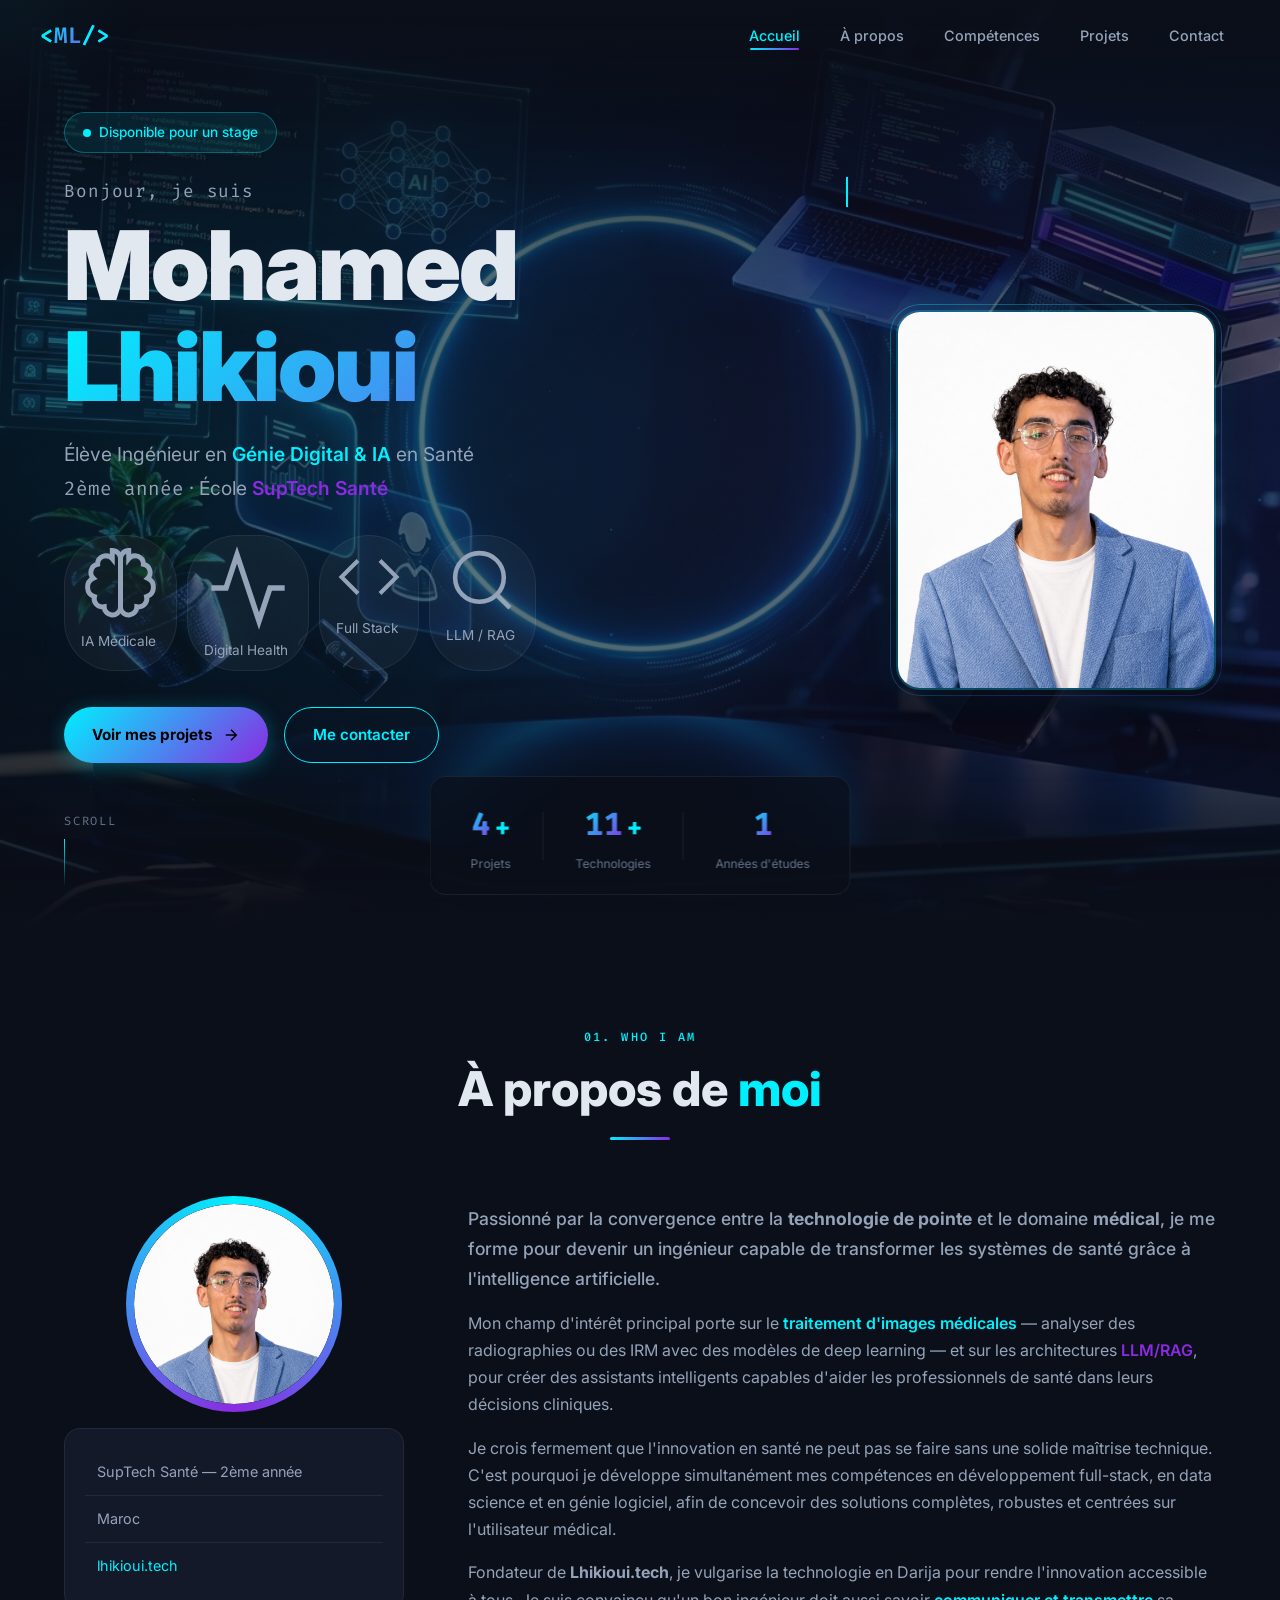
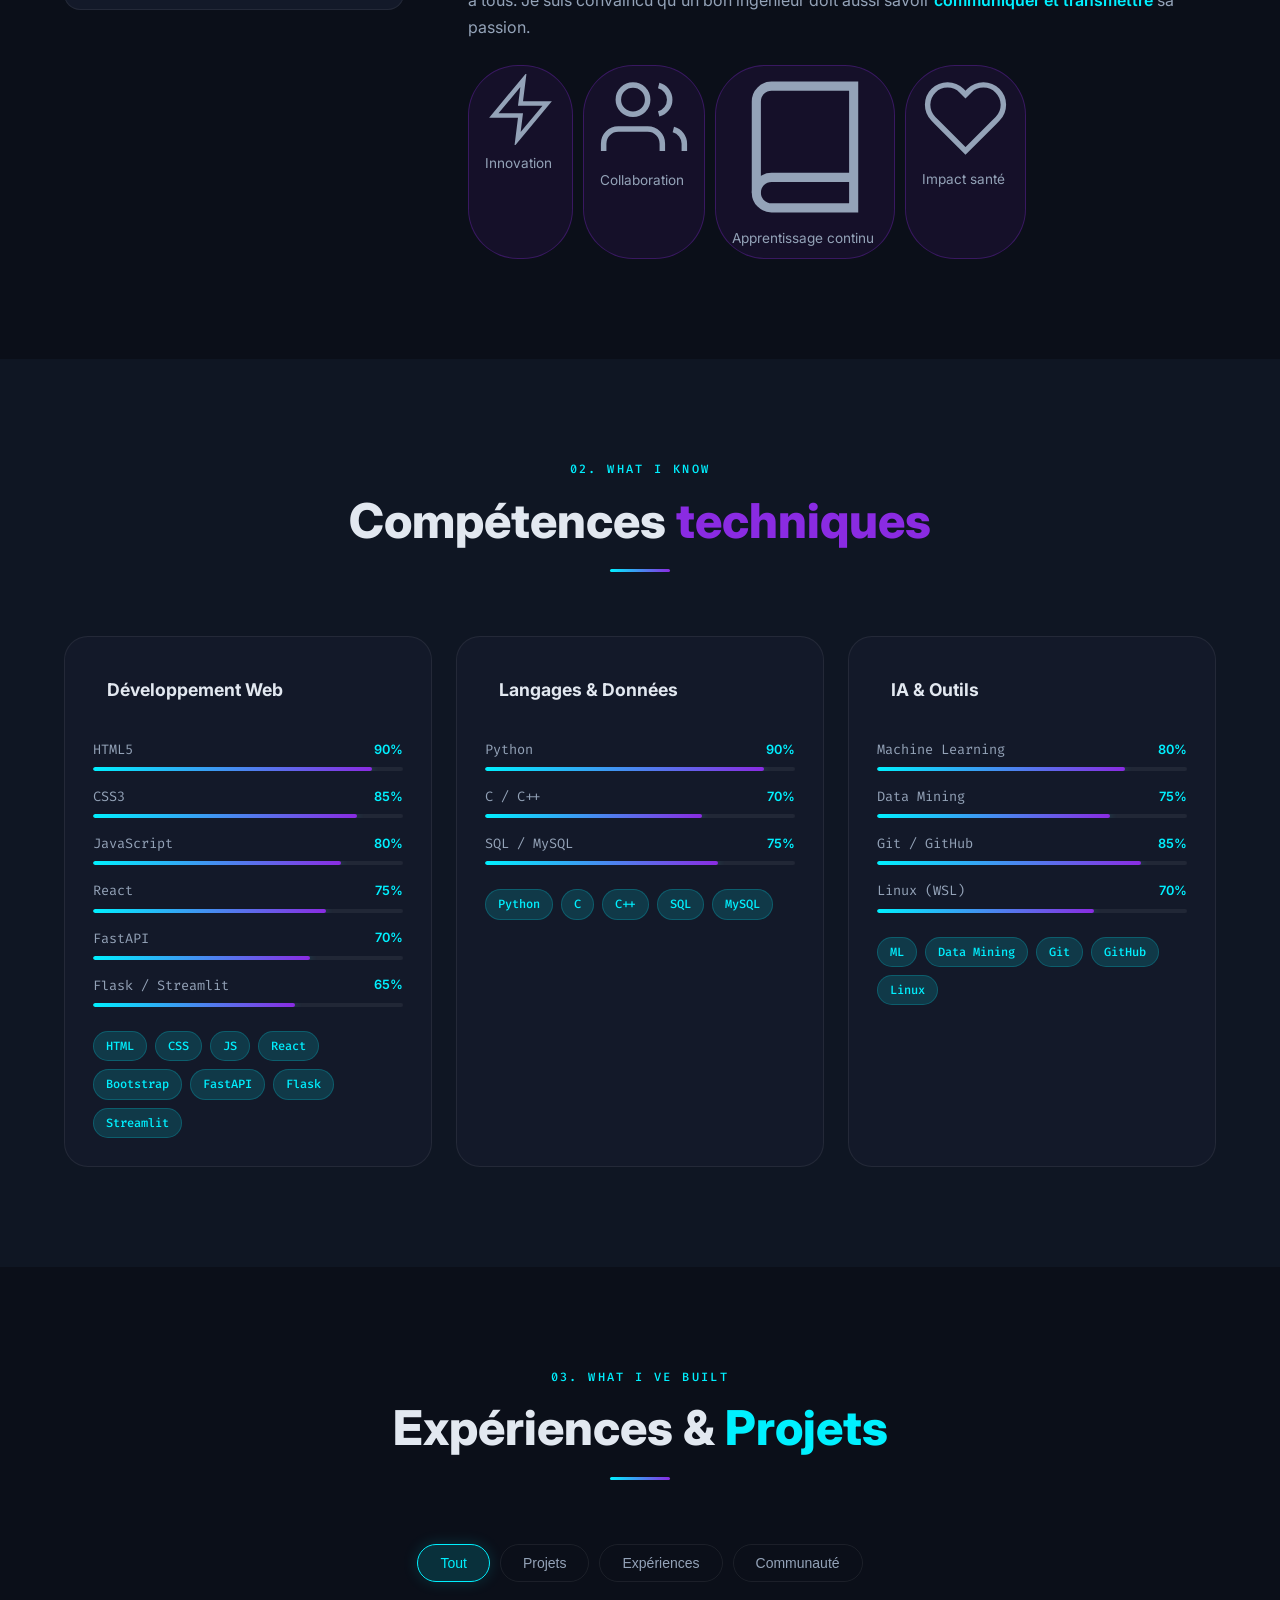
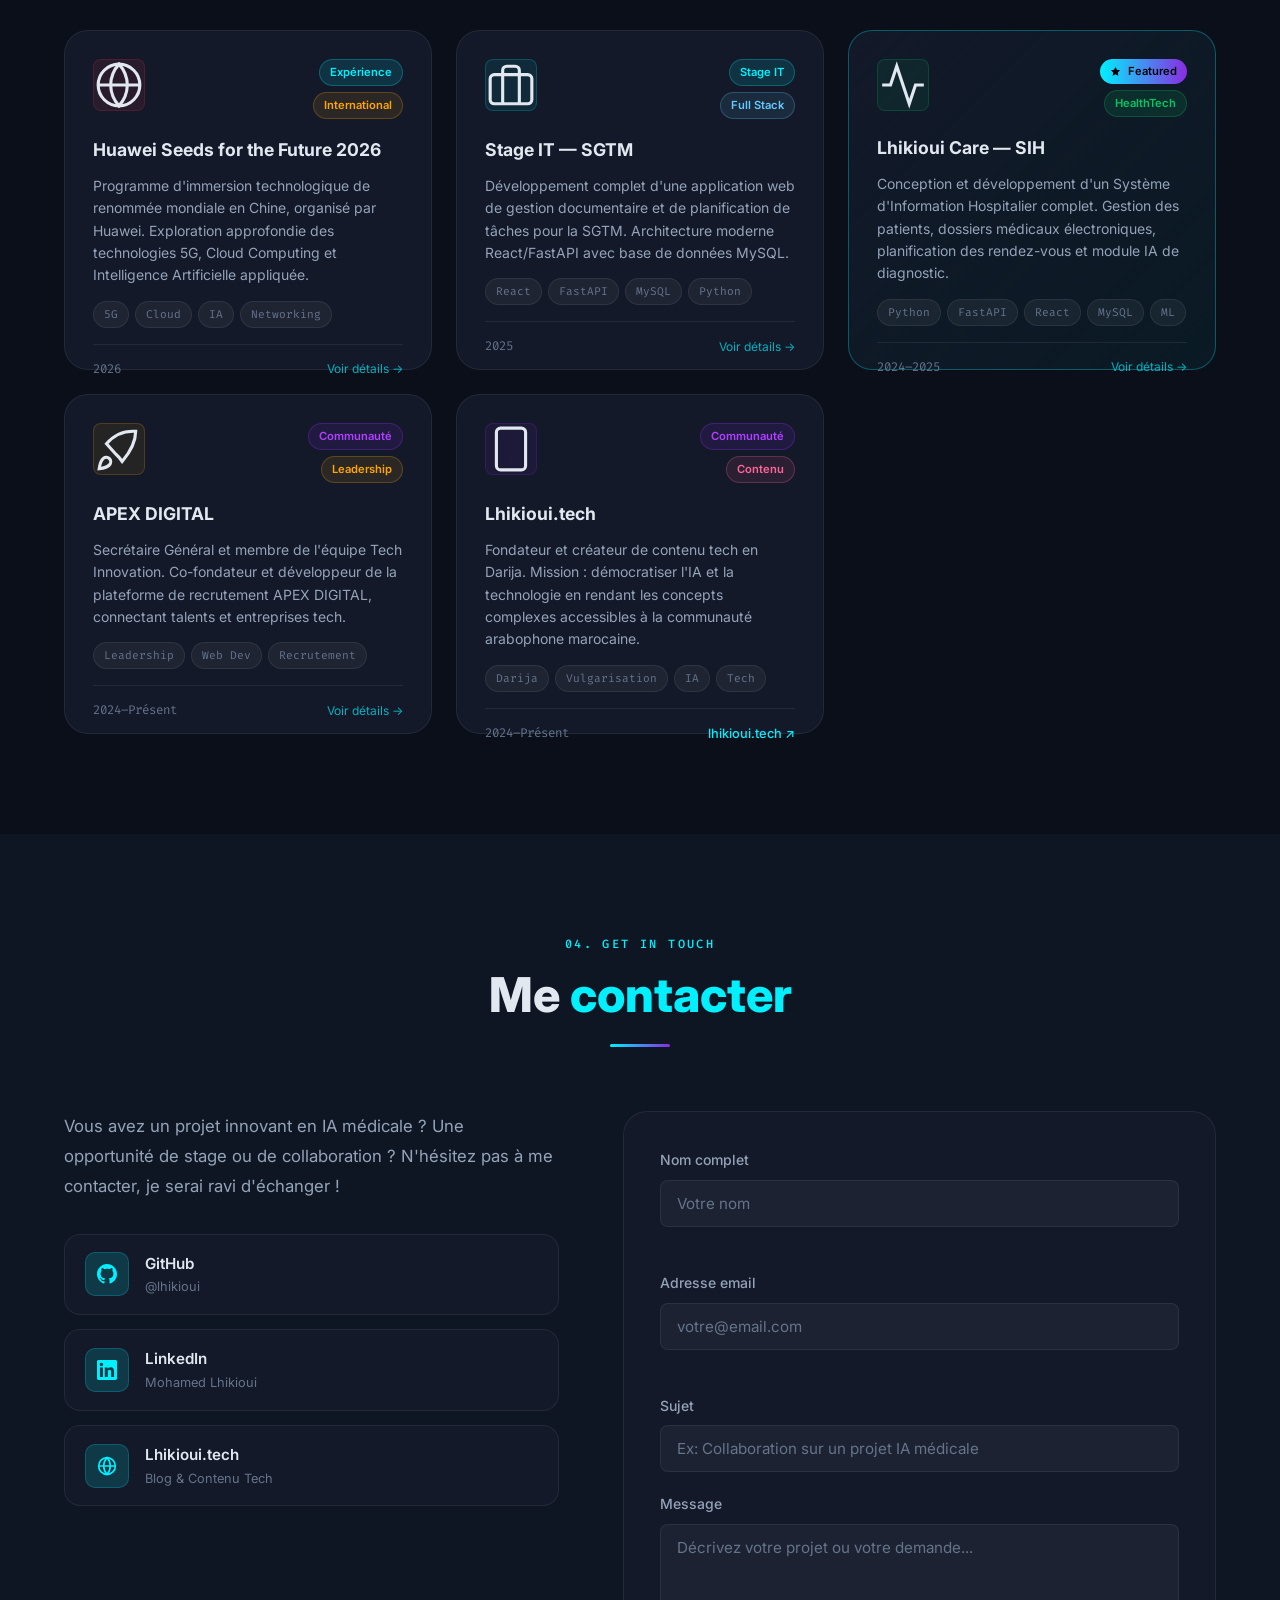
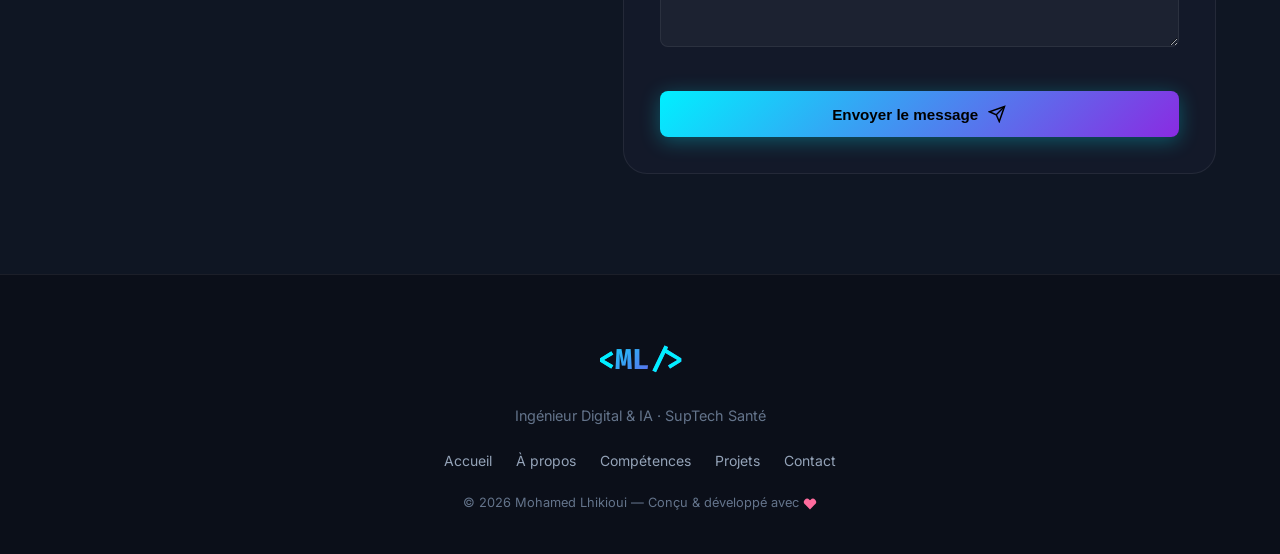
==== commit d71c017f: "Mise a jour globale : architecture modulaire, styles et nouvel arriere-plan tech/IA" ====
--- a/index.html
+++ b/index.html
@@ -11,7 +11,7 @@
 
   <!-- Polices Google Fonts -->
   <link rel="preconnect" href="https://fonts.googleapis.com" />
-  <link rel="preconnect" href="https://fonts.gstatic.com" crossorigin />
+  <link rel="preconnect" href="https://fonts.gstatic.com" />
   <link
     href="https://fonts.googleapis.com/css2?family=Inter:wght@300;400;500;600;700;800;900&family=Fira+Code:wght@300;400;500;600&display=swap"
     rel="stylesheet" />
@@ -24,7 +24,6 @@
   <!-- Fond de particules interactives et barre de progression -->
   <canvas id="particles-canvas"></canvas>
   <div id="scroll-progress"></div>
-
 
   <!-- ======================================================= -->
   <!--               00. BARRE DE NAVIGATION                   -->
@@ -53,742 +52,15 @@
     </div>
   </nav>
 
-
   <!-- ======================================================= -->
-  <!--               01. SECTION HERO (#hero)                  -->
+  <!--               CONTENEUR PRINCIPAL MODULAIRE             -->
   <!-- ======================================================= -->
-  <section id="hero">
-    <div class="hero-bg-image"></div>
-    <div class="hero-overlay"></div>
-
-    <div class="hero-content">
-      <div class="hero-text">
-        <div class="hero-badge">
-          <span class="badge-dot"></span>Disponible pour un stage
-        </div>
-
-        <div class="hero-greeting">Bonjour, je suis</div>
-
-        <h1 class="hero-name">
-          <span class="name-line">Mohamed</span>
-          <span class="name-line accent-text">Lhikioui</span>
-        </h1>
-
-        <p class="hero-subtitle">
-          Élève Ingénieur en <span class="highlight-cyan">Génie Digital &amp; IA</span> en Santé<br />
-          <span class="fira">2ème année</span> · École <span class="highlight-purple">SupTech Santé</span>
-        </p>
-
-        <!-- Badges technologiques -->
-        <div class="hero-tags">
-          <span class="tag">
-            <svg class="tag-icon" viewBox="0 0 24 24" fill="none" stroke="currentColor" stroke-width="1.5">
-              <path d="M9.5 2A2.5 2.5 0 0 1 12 4.5v15a2.5 2.5 0 0 1-4.96-.44 2.5 2.5 0 0 1-2.96-3.08 3 3 0 0 1-.34-5.58 2.5 2.5 0 0 1 1.32-4.24 2.5 2.5 0 0 1 4.44-1.66z"/>
-              <path d="M14.5 2A2.5 2.5 0 0 0 12 4.5v15a2.5 2.5 0 0 0 4.96-.44 2.5 2.5 0 0 0 2.96-3.08 3 3 0 0 0 .34-5.58 2.5 2.5 0 0 0-1.32-4.24 2.5 2.5 0 0 0-4.44-1.66z"/>
-            </svg>
-            IA Médicale
-          </span>
-          <span class="tag">
-            <svg class="tag-icon" viewBox="0 0 24 24" fill="none" stroke="currentColor" stroke-width="1.5">
-              <path d="M22 12h-4l-3 9L9 3l-3 9H2"/>
-            </svg>
-            Digital Health
-          </span>
-          <span class="tag">
-            <svg class="tag-icon" viewBox="0 0 24 24" fill="none" stroke="currentColor" stroke-width="1.5">
-              <polyline points="16 18 22 12 16 6"/>
-              <polyline points="8 6 2 12 8 18"/>
-            </svg>
-            Full Stack
-          </span>
-          <span class="tag">
-            <svg class="tag-icon" viewBox="0 0 24 24" fill="none" stroke="currentColor" stroke-width="1.5">
-              <circle cx="11" cy="11" r="8"/>
-              <line x1="21" y1="21" x2="16.65" y2="16.65"/>
-            </svg>
-            LLM / RAG
-          </span>
-        </div>
-
-        <!-- Boutons d'action CTA -->
-        <div class="hero-cta">
-          <a href="#projects" class="btn btn-primary">
-            <span>Voir mes projets</span>
-            <svg viewBox="0 0 24 24" fill="none" stroke="currentColor" stroke-width="2">
-              <path d="M5 12h14M12 5l7 7-7 7" />
-            </svg>
-          </a>
-          <a href="#contact" class="btn btn-outline">
-            <span>Me contacter</span>
-          </a>
-        </div>
-
-        <div class="hero-scroll-hint">
-          <span>Scroll</span>
-          <div class="scroll-line"></div>
-        </div>
-      </div>
-
-      <!-- Photo de profil avec halo interactif -->
-      <div class="hero-photo">
-        <div class="profile-img-wrap">
-          <img src="me.jpeg" alt="Mohamed Lhikioui - Élève Ingénieur en Génie Digital et IA en Santé"
-            class="profile-img" />
-          <div class="profile-img-glow"></div>
-          <div class="profile-img-ring"></div>
-        </div>
-      </div>
+  <main id="main-content" role="main">
+    <!-- Placeholder visuel pendant le chargement asynchrone -->
+    <div class="modular-loader" style="min-height: 80vh; display: flex; align-items: center; justify-content: center; color: #00F0FF; font-family: 'Fira Code', monospace; font-size: 1rem;">
+      <span>Chargement des modules...</span>
     </div>
-
-    <!-- Compteurs statistiques -->
-    <div class="hero-stats">
-      <div class="stat-item">
-        <span class="stat-num" data-target="5">0</span>
-        <span class="stat-plus">+</span>
-        <span class="stat-label">Projets</span>
-      </div>
-      <div class="stat-divider"></div>
-      <div class="stat-item">
-        <span class="stat-num" data-target="12">0</span>
-        <span class="stat-plus">+</span>
-        <span class="stat-label">Technologies</span>
-      </div>
-      <div class="stat-divider"></div>
-      <div class="stat-item">
-        <span class="stat-num" data-target="2">0</span>
-        <span class="stat-label">Années d'études</span>
-      </div>
-    </div>
-  </section>
-
-
-  <!-- ======================================================= -->
-  <!--               02. SECTION A PROPOS (#about)             -->
-  <!-- ======================================================= -->
-  <section id="about" class="section">
-    <div class="container">
-      <div class="section-header">
-        <span class="section-tag">01. WHO I AM</span>
-        <h2 class="section-title">À propos de <span class="accent-cyan">moi</span></h2>
-        <div class="section-line"></div>
-      </div>
-
-      <div class="about-grid">
-        <div class="about-image-wrap reveal">
-          <div class="about-avatar">
-            <div class="avatar-ring"></div>
-            <div class="avatar-inner">
-              <img src="me.jpeg" alt="Mohamed Lhikioui" class="avatar-photo" />
-              <div class="avatar-pulse"></div>
-            </div>
-          </div>
-          <div class="about-card-info">
-            <div class="info-row">
-              <span class="info-icon">
-                <svg viewBox="0 0 24 24" fill="none" stroke="currentColor" stroke-width="1.5">
-                  <path d="M22 10v6M2 10l10-5 10 5-10 5z"/>
-                  <path d="M6 12v5c3 3 9 3 12 0v-5"/>
-                </svg>
-              </span>
-              <span>SupTech Santé — 2ème année</span>
-            </div>
-            <div class="info-row">
-              <span class="info-icon">
-                <svg viewBox="0 0 24 24" fill="none" stroke="currentColor" stroke-width="1.5">
-                  <path d="M21 10c0 7-9 13-9 13s-9-6-9-13a9 9 0 0 1 18 0z"/>
-                  <circle cx="12" cy="10" r="3"/>
-                </svg>
-              </span>
-              <span>Maroc</span>
-            </div>
-            <div class="info-row">
-              <span class="info-icon">
-                <svg viewBox="0 0 24 24" fill="none" stroke="currentColor" stroke-width="1.5">
-                  <circle cx="12" cy="12" r="10"/>
-                  <path d="M2 12h20M12 2a15.3 15.3 0 0 1 4 10 15.3 15.3 0 0 1-4 10 15.3 15.3 0 0 1-4-10 15.3 15.3 0 0 1 4-10z"/>
-                </svg>
-              </span>
-              <a href="https://lhikioui.tech" target="_blank" rel="noopener">lhikioui.tech</a>
-            </div>
-          </div>
-        </div>
-
-        <div class="about-text reveal">
-          <p class="about-lead">
-            Passionné par la convergence entre la <strong>technologie de pointe</strong> et le
-            domaine <strong>médical</strong>, je me forme pour devenir un ingénieur capable de transformer les systèmes
-            de santé grâce à l'intelligence artificielle.
-          </p>
-          <p>
-            Mon champ d'intérêt principal porte sur le <span class="highlight-cyan">traitement d'images
-            médicales</span> — analyser des radiographies ou des IRM avec des modèles de deep learning — et sur les
-            architectures <span class="highlight-purple">LLM/RAG</span>, pour créer des assistants intelligents capables
-            d'aider les professionnels de santé dans leurs décisions cliniques.
-          </p>
-          <p>
-            Je crois fermement que l'innovation en santé ne peut pas se faire sans une solide maîtrise technique. C'est
-            pourquoi je développe simultanément mes compétences en développement full-stack, en data science et en génie
-            logiciel, afin de concevoir des solutions complètes, robustes et centrées sur l'utilisateur médical.
-          </p>
-          <p>
-            Fondateur de <strong>Lhikioui.tech</strong>, je vulgarise la technologie en Darija pour rendre l'innovation
-            accessible à tous. Je suis convaincu qu'un bon ingénieur doit aussi savoir <span
-            class="highlight-cyan">communiquer et transmettre</span> sa passion.
-          </p>
-          <div class="about-values">
-            <div class="value-chip">
-              <svg class="chip-icon" viewBox="0 0 24 24" fill="none" stroke="currentColor" stroke-width="1.5">
-                <polygon points="13 2 3 14 12 14 11 22 21 10 12 10 13 2"/>
-              </svg>
-              Innovation
-            </div>
-            <div class="value-chip">
-              <svg class="chip-icon" viewBox="0 0 24 24" fill="none" stroke="currentColor" stroke-width="1.5">
-                <path d="M17 21v-2a4 4 0 0 0-4-4H5a4 4 0 0 0-4 4v2"/>
-                <circle cx="9" cy="7" r="4"/>
-                <path d="M23 21v-2a4 4 0 0 0-3-3.87"/>
-                <path d="M16 3.13a4 4 0 0 1 0 7.75"/>
-              </svg>
-              Collaboration
-            </div>
-            <div class="value-chip">
-              <svg class="chip-icon" viewBox="0 0 24 24" fill="none" stroke="currentColor" stroke-width="1.5">
-                <path d="M4 19.5A2.5 2.5 0 0 1 6.5 17H20"/>
-                <path d="M6.5 2H20v20H6.5A2.5 2.5 0 0 1 4 19.5v-15A2.5 2.5 0 0 1 6.5 2z"/>
-              </svg>
-              Apprentissage continu
-            </div>
-            <div class="value-chip">
-              <svg class="chip-icon" viewBox="0 0 24 24" fill="none" stroke="currentColor" stroke-width="1.5">
-                <path d="M20.84 4.61a5.5 5.5 0 0 0-7.78 0L12 5.67l-1.06-1.06a5.5 5.5 0 0 0-7.78 7.78l1.06 1.06L12 21.23l7.78-7.78 1.06-1.06a5.5 5.5 0 0 0 0-7.78z"/>
-              </svg>
-              Impact santé
-            </div>
-          </div>
-        </div>
-      </div>
-    </div>
-  </section>
-
-
-  <!-- ======================================================= -->
-  <!--               03. SECTION COMPETENCES (#skills)         -->
-  <!-- ======================================================= -->
-  <section id="skills" class="section section-alt">
-    <div class="container">
-      <div class="section-header">
-        <span class="section-tag">02. WHAT I KNOW</span>
-        <h2 class="section-title">Compétences <span class="accent-purple">techniques</span></h2>
-        <div class="section-line"></div>
-      </div>
-
-      <div class="skills-grid">
-        <!-- Carte 1: Dév Web -->
-        <div class="skill-card reveal">
-          <div class="skill-card-header">
-            <div class="skill-icon">
-              <svg viewBox="0 0 24 24" fill="none" stroke="currentColor" stroke-width="1.5">
-                <polyline points="16 18 22 12 16 6"/>
-                <polyline points="8 6 2 12 8 18"/>
-              </svg>
-            </div>
-            <h3>Développement Web</h3>
-          </div>
-          <div class="skill-items">
-            <div class="skill-item">
-              <div class="skill-info"><span class="skill-name fira">HTML5</span><span class="skill-pct">90%</span></div>
-              <div class="skill-bar">
-                <div class="skill-fill" data-target="90%"></div>
-              </div>
-            </div>
-            <div class="skill-item">
-              <div class="skill-info"><span class="skill-name fira">CSS3</span><span class="skill-pct">85%</span></div>
-              <div class="skill-bar">
-                <div class="skill-fill" data-target="85%"></div>
-              </div>
-            </div>
-            <div class="skill-item">
-              <div class="skill-info"><span class="skill-name fira">JavaScript</span><span class="skill-pct">80%</span></div>
-              <div class="skill-bar">
-                <div class="skill-fill" data-target="80%"></div>
-              </div>
-            </div>
-            <div class="skill-item">
-              <div class="skill-info"><span class="skill-name fira">React</span><span class="skill-pct">75%</span></div>
-              <div class="skill-bar">
-                <div class="skill-fill" data-target="75%"></div>
-              </div>
-            </div>
-            <div class="skill-item">
-              <div class="skill-info"><span class="skill-name fira">FastAPI</span><span class="skill-pct">70%</span></div>
-              <div class="skill-bar">
-                <div class="skill-fill" data-target="70%"></div>
-              </div>
-            </div>
-            <div class="skill-item">
-              <div class="skill-info"><span class="skill-name fira">Flask / Streamlit</span><span class="skill-pct">65%</span></div>
-              <div class="skill-bar">
-                <div class="skill-fill" data-target="65%"></div>
-              </div>
-            </div>
-          </div>
-          <div class="badge-cloud">
-            <span class="badge">HTML</span><span class="badge">CSS</span><span class="badge">JS</span><span
-              class="badge">React</span><span class="badge">Bootstrap</span><span class="badge">FastAPI</span><span
-              class="badge">Flask</span><span class="badge">Streamlit</span>
-          </div>
-        </div>
-
-        <!-- Carte 2: Langages & Données -->
-        <div class="skill-card reveal">
-          <div class="skill-card-header">
-            <div class="skill-icon">
-              <svg viewBox="0 0 24 24" fill="none" stroke="currentColor" stroke-width="1.5">
-                <rect x="4" y="4" width="16" height="16" rx="2"/>
-                <rect x="9" y="9" width="6" height="6"/>
-                <line x1="9" y1="1" x2="9" y2="4"/>
-                <line x1="15" y1="1" x2="15" y2="4"/>
-                <line x1="9" y1="20" x2="9" y2="23"/>
-                <line x1="15" y1="20" x2="15" y2="23"/>
-                <line x1="20" y1="9" x2="23" y2="9"/>
-                <line x1="20" y1="14" x2="23" y2="14"/>
-                <line x1="1" y1="9" x2="4" y2="9"/>
-                <line x1="1" y1="14" x2="4" y2="14"/>
-              </svg>
-            </div>
-            <h3>Langages &amp; Données</h3>
-          </div>
-          <div class="skill-items">
-            <div class="skill-item">
-              <div class="skill-info"><span class="skill-name fira">Python</span><span class="skill-pct">90%</span></div>
-              <div class="skill-bar">
-                <div class="skill-fill" data-target="90%"></div>
-              </div>
-            </div>
-            <div class="skill-item">
-              <div class="skill-info"><span class="skill-name fira">C / C++</span><span class="skill-pct">70%</span></div>
-              <div class="skill-bar">
-                <div class="skill-fill" data-target="70%"></div>
-              </div>
-            </div>
-            <div class="skill-item">
-              <div class="skill-info"><span class="skill-name fira">SQL / MySQL</span><span class="skill-pct">75%</span></div>
-              <div class="skill-bar">
-                <div class="skill-fill" data-target="75%"></div>
-              </div>
-            </div>
-          </div>
-          <div class="badge-cloud">
-            <span class="badge">Python</span><span class="badge">C</span><span class="badge">C++</span><span
-              class="badge">SQL</span><span class="badge">MySQL</span>
-          </div>
-        </div>
-
-        <!-- Carte 3: IA & Outils -->
-        <div class="skill-card reveal">
-          <div class="skill-card-header">
-            <div class="skill-icon">
-              <svg viewBox="0 0 24 24" fill="none" stroke="currentColor" stroke-width="1.5">
-                <rect x="3" y="11" width="18" height="10" rx="2"/>
-                <circle cx="12" cy="5" r="2"/>
-                <path d="M12 7v4"/>
-                <line x1="8" y1="16" x2="8" y2="16"/>
-                <line x1="16" y1="16" x2="16" y2="16"/>
-              </svg>
-            </div>
-            <h3>IA &amp; Outils</h3>
-          </div>
-          <div class="skill-items">
-            <div class="skill-item">
-              <div class="skill-info"><span class="skill-name fira">Machine Learning</span><span class="skill-pct">80%</span></div>
-              <div class="skill-bar">
-                <div class="skill-fill" data-target="80%"></div>
-              </div>
-            </div>
-            <div class="skill-item">
-              <div class="skill-info"><span class="skill-name fira">Data Mining</span><span class="skill-pct">75%</span></div>
-              <div class="skill-bar">
-                <div class="skill-fill" data-target="75%"></div>
-              </div>
-            </div>
-            <div class="skill-item">
-              <div class="skill-info"><span class="skill-name fira">Git / GitHub</span><span class="skill-pct">85%</span></div>
-              <div class="skill-bar">
-                <div class="skill-fill" data-target="85%"></div>
-              </div>
-            </div>
-            <div class="skill-item">
-              <div class="skill-info"><span class="skill-name fira">Linux (WSL)</span><span class="skill-pct">70%</span></div>
-              <div class="skill-bar">
-                <div class="skill-fill" data-target="70%"></div>
-              </div>
-            </div>
-          </div>
-          <div class="badge-cloud">
-            <span class="badge">ML</span><span class="badge">Data Mining</span><span class="badge">Git</span><span
-              class="badge">GitHub</span><span class="badge">Linux</span>
-          </div>
-        </div>
-      </div>
-    </div>
-  </section>
-
-
-  <!-- ======================================================= -->
-  <!--               04. SECTION PROJETS (#projects)           -->
-  <!-- ======================================================= -->
-  <section id="projects" class="section">
-    <div class="container">
-      <div class="section-header">
-        <span class="section-tag">03. WHAT I VE BUILT</span>
-        <h2 class="section-title">Expériences &amp; <span class="accent-cyan">Projets</span></h2>
-        <div class="section-line"></div>
-      </div>
-
-      <!-- Filtres des projets -->
-      <div class="filter-bar reveal">
-        <button class="filter-btn active" data-filter="all">Tout</button>
-        <button class="filter-btn" data-filter="project">Projets</button>
-        <button class="filter-btn" data-filter="experience">Expériences</button>
-        <button class="filter-btn" data-filter="community">Communauté</button>
-      </div>
-
-      <!-- Grille des projets avec cartes retournables -->
-      <div class="projects-grid" id="projects-grid">
-        <!-- Projet 1 : Huawei Seeds -->
-        <article class="project-card reveal" data-category="experience">
-          <div class="project-card-inner">
-            <div class="project-card-front">
-              <div class="project-top">
-                <div class="project-icon-wrap huawei">
-                  <svg viewBox="0 0 24 24" fill="none" stroke="currentColor" stroke-width="1.5">
-                    <circle cx="12" cy="12" r="10"/>
-                    <path d="M2 12h20M12 2a15.3 15.3 0 0 1 4 10 15.3 15.3 0 0 1-4 10 15.3 15.3 0 0 1-4-10 15.3 15.3 0 0 1 4-10z"/>
-                  </svg>
-                </div>
-                <div class="project-badges">
-                  <span class="pbadge pbadge-exp">Expérience</span>
-                  <span class="pbadge pbadge-global">International</span>
-                </div>
-              </div>
-              <h3 class="project-title">Huawei Seeds for the Future 2026</h3>
-              <p class="project-desc">Programme d'immersion technologique de renommée mondiale en Chine, organisé par
-                Huawei. Exploration approfondie des technologies 5G, Cloud Computing et Intelligence Artificielle
-                appliquée.</p>
-              <div class="project-tech">
-                <span class="tech-tag">5G</span>
-                <span class="tech-tag">Cloud</span>
-                <span class="tech-tag">IA</span>
-                <span class="tech-tag">Networking</span>
-              </div>
-              <div class="project-footer">
-                <span class="project-year">2026</span>
-                <span class="project-flip-hint">Voir détails →</span>
-              </div>
-            </div>
-            <div class="project-card-back">
-              <h3>Points clés</h3>
-              <ul>
-                <li>Sélection compétitive parmi les meilleurs étudiants</li>
-                <li>Immersion culturelle et technologique en Chine</li>
-                <li>Formations sur les réseaux 5G et Cloud Huawei</li>
-                <li>Networking international avec des pairs du monde entier</li>
-                <li>Certification Huawei à l'issue du programme</li>
-              </ul>
-            </div>
-          </div>
-        </article>
-
-        <!-- Projet 2 : Stage SGTM -->
-        <article class="project-card reveal" data-category="experience">
-          <div class="project-card-inner">
-            <div class="project-card-front">
-              <div class="project-top">
-                <div class="project-icon-wrap sgtm">
-                  <svg viewBox="0 0 24 24" fill="none" stroke="currentColor" stroke-width="1.5">
-                    <rect x="2" y="7" width="20" height="14" rx="2" ry="2"/>
-                    <path d="M16 21V5a2 2 0 0 0-2-2h-4a2 2 0 0 0-2 2v16"/>
-                  </svg>
-                </div>
-                <div class="project-badges">
-                  <span class="pbadge pbadge-exp">Stage IT</span>
-                  <span class="pbadge pbadge-web">Full Stack</span>
-                </div>
-              </div>
-              <h3 class="project-title">Stage IT — SGTM</h3>
-              <p class="project-desc">Développement complet d'une application web de gestion documentaire et de
-                planification de tâches pour la SGTM. Architecture moderne React/FastAPI avec base de données MySQL.</p>
-              <div class="project-tech">
-                <span class="tech-tag">React</span>
-                <span class="tech-tag">FastAPI</span>
-                <span class="tech-tag">MySQL</span>
-                <span class="tech-tag">Python</span>
-              </div>
-              <div class="project-footer">
-                <span class="project-year">2025</span>
-                <span class="project-flip-hint">Voir détails →</span>
-              </div>
-            </div>
-            <div class="project-card-back">
-              <h3>Réalisations</h3>
-              <ul>
-                <li>Système de gestion documentaire centralisé</li>
-                <li>Planification et suivi des tâches en temps réel</li>
-                <li>Authentification JWT sécurisée</li>
-                <li>Dashboard analytique pour les managers</li>
-                <li>Interface responsive adaptée mobile/desktop</li>
-              </ul>
-            </div>
-          </div>
-        </article>
-
-        <!-- Projet 3 : Lhikioui Care (Featured) -->
-        <article class="project-card reveal featured" data-category="project">
-          <div class="project-card-inner">
-            <div class="project-card-front">
-              <div class="project-top">
-                <div class="project-icon-wrap health">
-                  <svg viewBox="0 0 24 24" fill="none" stroke="currentColor" stroke-width="1.5">
-                    <polyline points="22 12 18 12 15 21 9 3 6 12 2 12"/>
-                  </svg>
-                </div>
-                <div class="project-badges">
-                  <span class="pbadge pbadge-featured">
-                    <svg class="pbadge-icon" viewBox="0 0 24 24" fill="currentColor" stroke="none">
-                      <polygon points="12 2 15.09 8.26 22 9.27 17 14.14 18.18 21.02 12 17.77 5.82 21.02 7 14.14 2 9.27 8.91 8.26 12 2"/>
-                    </svg>
-                    Featured
-                  </span>
-                  <span class="pbadge pbadge-health">HealthTech</span>
-                </div>
-              </div>
-              <h3 class="project-title">Lhikioui Care — SIH</h3>
-              <p class="project-desc">Conception et développement d'un Système d'Information Hospitalier complet.
-                Gestion des patients, dossiers médicaux électroniques, planification des rendez-vous et module IA de
-                diagnostic.</p>
-              <div class="project-tech">
-                <span class="tech-tag">Python</span>
-                <span class="tech-tag">FastAPI</span>
-                <span class="tech-tag">React</span>
-                <span class="tech-tag">MySQL</span>
-                <span class="tech-tag">ML</span>
-              </div>
-              <div class="project-footer">
-                <span class="project-year">2024–2025</span>
-                <span class="project-flip-hint">Voir détails →</span>
-              </div>
-            </div>
-            <div class="project-card-back">
-              <h3>Fonctionnalités</h3>
-              <ul>
-                <li>Gestion complète des patients et dossiers médicaux</li>
-                <li>Planification intelligente des rendez-vous</li>
-                <li>Suivi des prescriptions et ordonnances</li>
-                <li>Module d'aide au diagnostic par IA</li>
-                <li>Tableaux de bord statistiques hospitaliers</li>
-                <li>Conformité RGPD et sécurité des données médicales</li>
-              </ul>
-            </div>
-          </div>
-        </article>
-
-        <!-- Projet 4 : APEX DIGITAL -->
-        <article class="project-card reveal" data-category="community">
-          <div class="project-card-inner">
-            <div class="project-card-front">
-              <div class="project-top">
-                <div class="project-icon-wrap apex">
-                  <svg viewBox="0 0 24 24" fill="none" stroke="currentColor" stroke-width="1.5">
-                    <path d="M4.5 16.5c-1.5 1.26-2 5-2 5s3.74-.5 5-2c.71-.84.7-2.13-.09-2.91a2.18 2.18 0 0 0-2.91-.09z"/>
-                    <path d="M6 9.5A17 17 0 0 1 20 3.5c0 6-3.5 11-6.5 14.5L12 16l-1.5-1.5z"/>
-                  </svg>
-                </div>
-                <div class="project-badges">
-                  <span class="pbadge pbadge-comm">Communauté</span>
-                  <span class="pbadge pbadge-leader">Leadership</span>
-                </div>
-              </div>
-              <h3 class="project-title">APEX DIGITAL</h3>
-              <p class="project-desc">Secrétaire Général et membre de l'équipe Tech Innovation. Co-fondateur et
-                développeur de la plateforme de recrutement APEX DIGITAL, connectant talents et entreprises tech.</p>
-              <div class="project-tech">
-                <span class="tech-tag">Leadership</span>
-                <span class="tech-tag">Web Dev</span>
-                <span class="tech-tag">Recrutement</span>
-              </div>
-              <div class="project-footer">
-                <span class="project-year">2024–Présent</span>
-                <span class="project-flip-hint">Voir détails →</span>
-              </div>
-            </div>
-            <div class="project-card-back">
-              <h3>Responsabilités</h3>
-              <ul>
-                <li>Secrétaire Général de l'organisation</li>
-                <li>Membre de l'équipe Tech Innovation</li>
-                <li>Développement de la plateforme de recrutement</li>
-                <li>Définition de la stratégie digitale</li>
-                <li>Organisation d'événements tech et hackathons</li>
-              </ul>
-            </div>
-          </div>
-        </article>
-
-        <!-- Projet 5 : Lhikioui.tech -->
-        <article class="project-card reveal" data-category="community">
-          <div class="project-card-inner">
-            <div class="project-card-front">
-              <div class="project-top">
-                <div class="project-icon-wrap content">
-                  <svg viewBox="0 0 24 24" fill="none" stroke="currentColor" stroke-width="1.5">
-                    <rect x="5" y="2" width="14" height="20" rx="2" ry="2"/>
-                    <line x1="12" y1="18" x2="12.01" y2="18"/>
-                  </svg>
-                </div>
-                <div class="project-badges">
-                  <span class="pbadge pbadge-comm">Communauté</span>
-                  <span class="pbadge pbadge-content">Contenu</span>
-                </div>
-              </div>
-              <h3 class="project-title">Lhikioui.tech</h3>
-              <p class="project-desc">Fondateur et créateur de contenu tech en Darija. Mission : démocratiser l'IA et la
-                technologie en rendant les concepts complexes accessibles à la communauté arabophone marocaine.</p>
-              <div class="project-tech">
-                <span class="tech-tag">Darija</span>
-                <span class="tech-tag">Vulgarisation</span>
-                <span class="tech-tag">IA</span>
-                <span class="tech-tag">Tech</span>
-              </div>
-              <div class="project-footer">
-                <span class="project-year">2024–Présent</span>
-                <a href="https://lhikioui.tech" target="_blank" rel="noopener" class="project-link">lhikioui.tech ↗</a>
-              </div>
-            </div>
-            <div class="project-card-back">
-              <h3>Initiatives</h3>
-              <ul>
-                <li>Création de contenu vidéo tech en Darija</li>
-                <li>Vulgarisation de l'IA et du Machine Learning</li>
-                <li>Articles et tutoriels technologiques</li>
-                <li>Podcast sur les tendances digitales au Maroc</li>
-                <li>Communauté de passionnés tech marocains</li>
-              </ul>
-            </div>
-          </div>
-        </article>
-      </div>
-    </div>
-  </section>
-
-
-  <!-- ======================================================= -->
-  <!--               05. SECTION CONTACT (#contact)            -->
-  <!-- ======================================================= -->
-  <section id="contact" class="section section-alt">
-    <div class="container">
-      <div class="section-header">
-        <span class="section-tag">04. GET IN TOUCH</span>
-        <h2 class="section-title">Me <span class="accent-cyan">contacter</span></h2>
-        <div class="section-line"></div>
-      </div>
-
-      <div class="contact-grid">
-        <!-- Informations & Réseaux sociaux -->
-        <div class="contact-info reveal">
-          <p class="contact-lead">
-            Vous avez un projet innovant en IA médicale ? Une opportunité de stage ou de
-            collaboration ? N'hésitez pas à me contacter, je serai ravi d'échanger !
-          </p>
-          <div class="contact-links">
-            <a href="https://github.com/lhikioui" target="_blank" rel="noopener" class="social-link" id="link-github">
-              <div class="social-icon-wrap">
-                <svg viewBox="0 0 24 24" fill="currentColor">
-                  <path
-                    d="M12 0C5.374 0 0 5.373 0 12c0 5.302 3.438 9.8 8.207 11.387.599.111.793-.261.793-.577v-2.234c-3.338.726-4.033-1.416-4.033-1.416-.546-1.387-1.333-1.756-1.333-1.756-1.089-.745.083-.729.083-.729 1.205.084 1.839 1.237 1.839 1.237 1.07 1.834 2.807 1.304 3.492.997.107-.775.418-1.305.762-1.604-2.665-.305-5.467-1.334-5.467-5.931 0-1.311.469-2.381 1.236-3.221-.124-.303-.535-1.524.117-3.176 0 0 1.008-.322 3.301 1.23A11.509 11.509 0 0 1 12 5.803c1.02.005 2.047.138 3.006.404 2.291-1.552 3.297-1.23 3.297-1.23.653 1.653.242 2.874.118 3.176.77.84 1.235 1.911 1.235 3.221 0 4.609-2.807 5.624-5.479 5.921.43.372.823 1.102.823 2.222v3.293c0 .319.192.694.801.576C20.566 21.797 24 17.3 24 12c0-6.627-5.373-12-12-12z" />
-                </svg>
-              </div>
-              <div class="social-text">
-                <span class="social-name">GitHub</span>
-                <span class="social-handle">@lhikioui</span>
-              </div>
-            </a>
-
-            <a href="https://linkedin.com/in/mohamed-lhikioui" target="_blank" rel="noopener" class="social-link"
-              id="link-linkedin">
-              <div class="social-icon-wrap">
-                <svg viewBox="0 0 24 24" fill="currentColor">
-                  <path
-                    d="M20.447 20.452h-3.554v-5.569c0-1.328-.027-3.037-1.852-3.037-1.853 0-2.136 1.445-2.136 2.939v5.667H9.351V9h3.414v1.561h.046c.477-.9 1.637-1.85 3.37-1.85 3.601 0 4.267 2.37 4.267 5.455v6.286zM5.337 7.433a2.062 2.062 0 0 1-2.063-2.065 2.064 2.064 0 1 1 2.063 2.065zm1.782 13.019H3.555V9h3.564v11.452zM22.225 0H1.771C.792 0 0 .774 0 1.729v20.542C0 23.227.792 24 1.771 24h20.451C23.2 24 24 23.227 24 22.271V1.729C24 .774 23.2 0 22.222 0h.003z" />
-                </svg>
-              </div>
-              <div class="social-text">
-                <span class="social-name">LinkedIn</span>
-                <span class="social-handle">Mohamed Lhikioui</span>
-              </div>
-            </a>
-
-            <a href="https://lhikioui.tech" target="_blank" rel="noopener" class="social-link" id="link-website">
-              <div class="social-icon-wrap">
-                <svg viewBox="0 0 24 24" fill="none" stroke="currentColor" stroke-width="2">
-                  <circle cx="12" cy="12" r="10" />
-                  <path
-                    d="M2 12h20M12 2a15.3 15.3 0 0 1 4 10 15.3 15.3 0 0 1-4 10 15.3 15.3 0 0 1-4-10 15.3 15.3 0 0 1 4-10z" />
-                </svg>
-              </div>
-              <div class="social-text">
-                <span class="social-name">Lhikioui.tech</span>
-                <span class="social-handle">Blog &amp; Contenu Tech</span>
-              </div>
-            </a>
-          </div>
-        </div>
-
-        <!-- Formulaire de contact moderne sans style inline -->
-        <form class="contact-form reveal" id="contact-form" novalidate>
-          <div class="form-group">
-            <label for="name">Nom complet</label>
-            <input type="text" id="name" name="name" placeholder="Votre nom" autocomplete="name" required />
-            <span class="field-error" id="name-error"></span>
-          </div>
-
-          <div class="form-group">
-            <label for="email">Adresse email</label>
-            <input type="email" id="email" name="email" placeholder="votre@email.com" autocomplete="email" required />
-            <span class="field-error" id="email-error"></span>
-          </div>
-
-          <div class="form-group">
-            <label for="subject">Sujet</label>
-            <input type="text" id="subject" name="subject" placeholder="Ex: Collaboration sur un projet IA médicale" />
-          </div>
-
-          <div class="form-group">
-            <label for="message">Message</label>
-            <textarea id="message" name="message" rows="5" placeholder="Décrivez votre projet ou votre demande..."
-              required></textarea>
-            <span class="field-error" id="message-error"></span>
-          </div>
-
-          <button type="submit" class="btn btn-primary btn-full" id="submit-btn">
-            <span id="btn-text">Envoyer le message</span>
-            <svg viewBox="0 0 24 24" fill="none" stroke="currentColor" stroke-width="2">
-              <path d="M22 2L11 13" />
-              <path d="M22 2L15 22l-4-9-9-4 20-7z" />
-            </svg>
-          </button>
-
-          <div class="form-success" id="form-success">
-            <svg class="form-success-icon" viewBox="0 0 24 24" fill="none" stroke="currentColor" stroke-width="2">
-              <path d="M22 11.08V12a10 10 0 1 1-5.93-9.14"/>
-              <polyline points="22 4 12 14.01 9 11.01"/>
-            </svg>
-            Message envoyé avec succès ! Je vous répondrai dans les plus brefs délais.
-          </div>
-        </form>
-      </div>
-    </div>
-  </section>
-
+  </main>
 
   <!-- ======================================================= -->
   <!--               06. PIED DE PAGE (#footer)                -->
@@ -824,7 +96,7 @@
     </button>
   </footer>
 
-  <!-- Script principal externe -->
+  <!-- Script principal modulaire -->
   <script src="script.js" defer></script>
 </body>
 
--- a/style.css
+++ b/style.css
@@ -173,7 +173,8 @@
   position: absolute; inset: 0;
   background-image: url('hero_bg.jpg');
   background-size: cover; background-position: center;
-  opacity: 0.25; z-index: 0;
+  opacity: 0.38; z-index: 0;
+  filter: contrast(1.05) brightness(0.95);
 }
 .hero-overlay {
   position: absolute; inset: 0; z-index: 1;
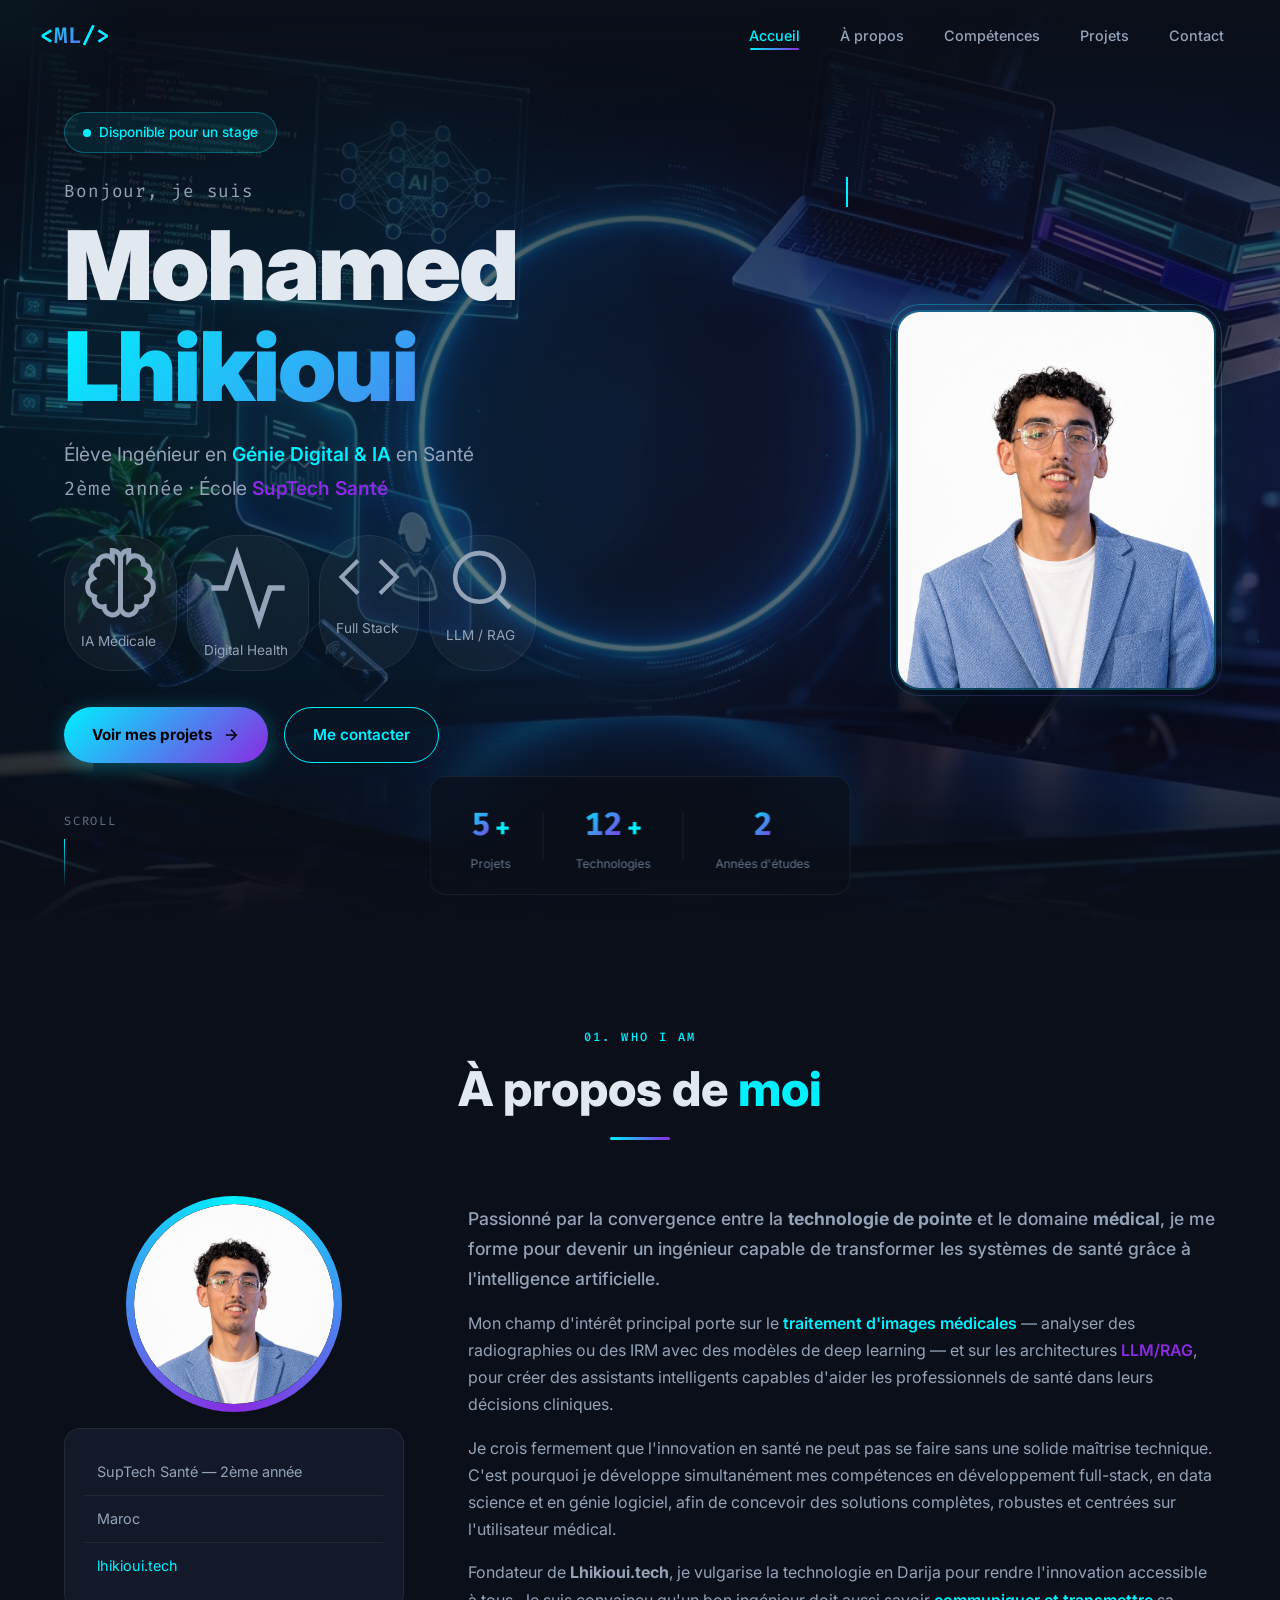
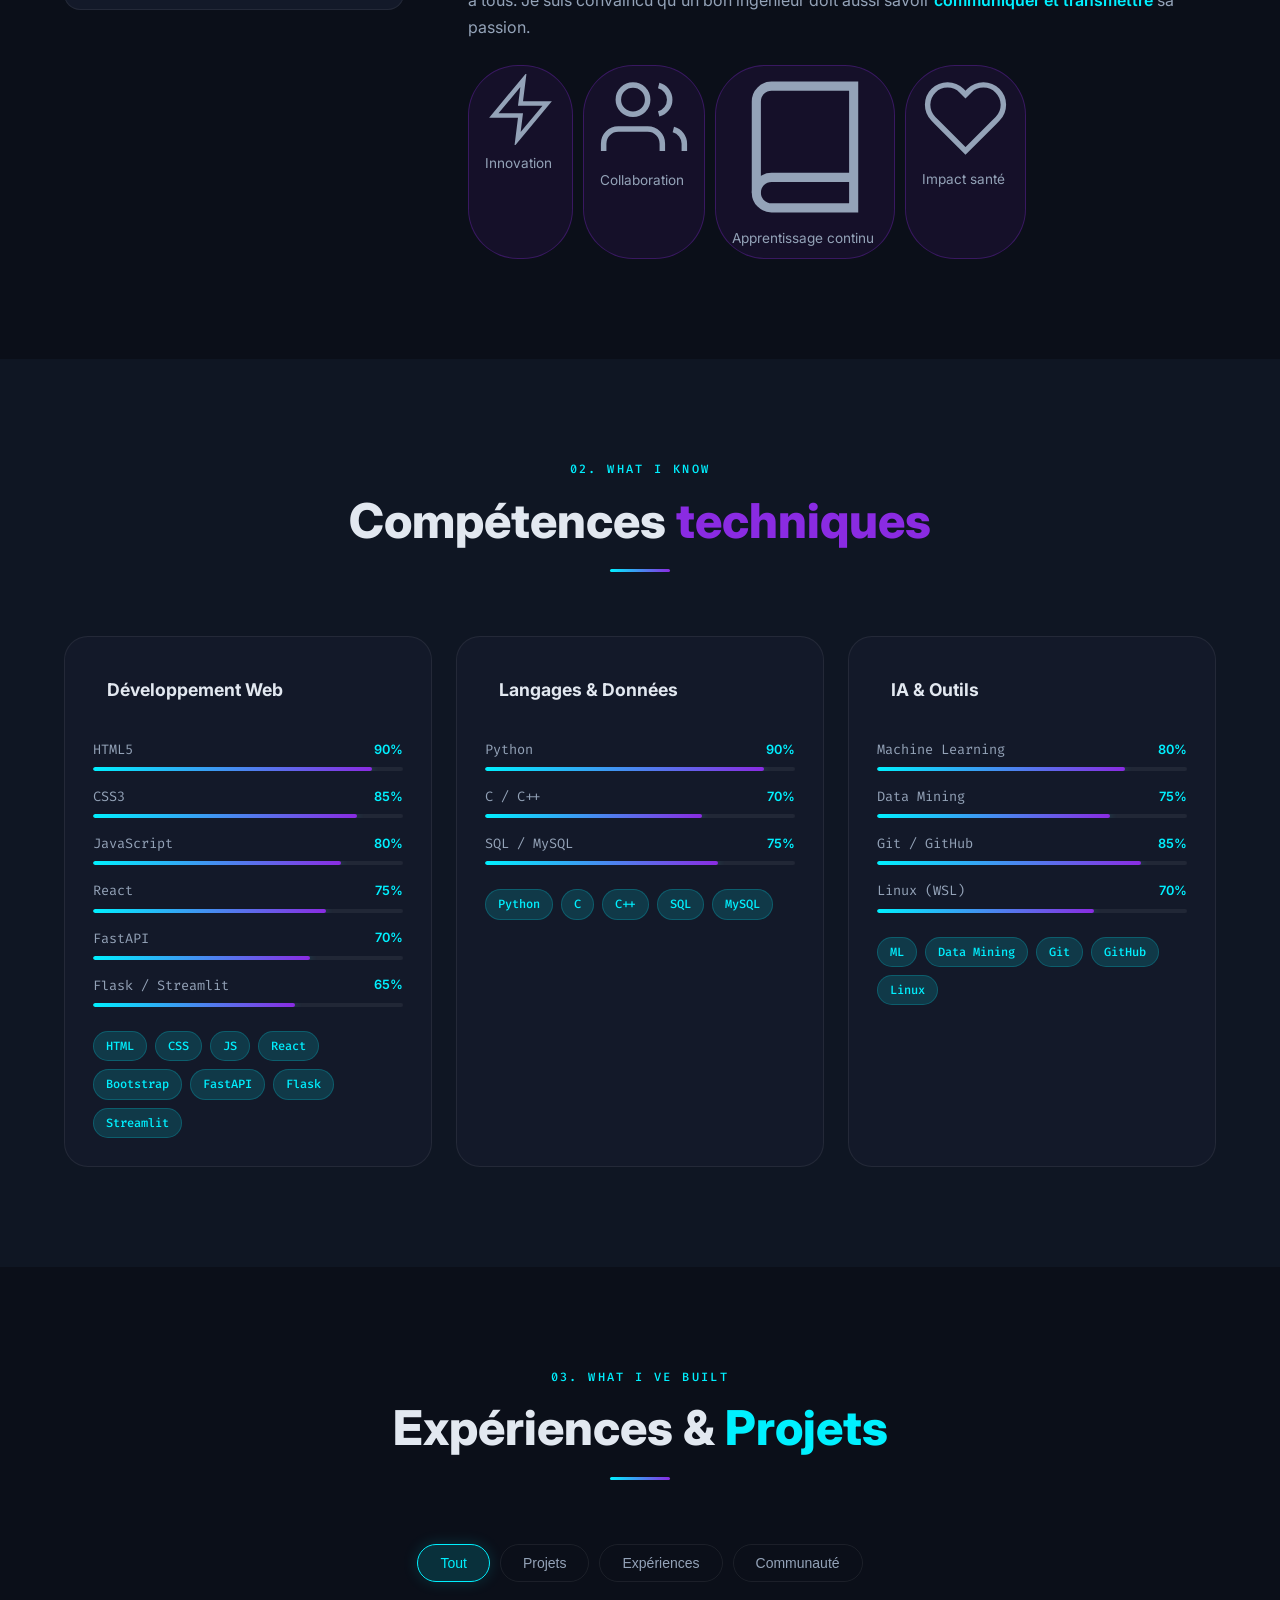
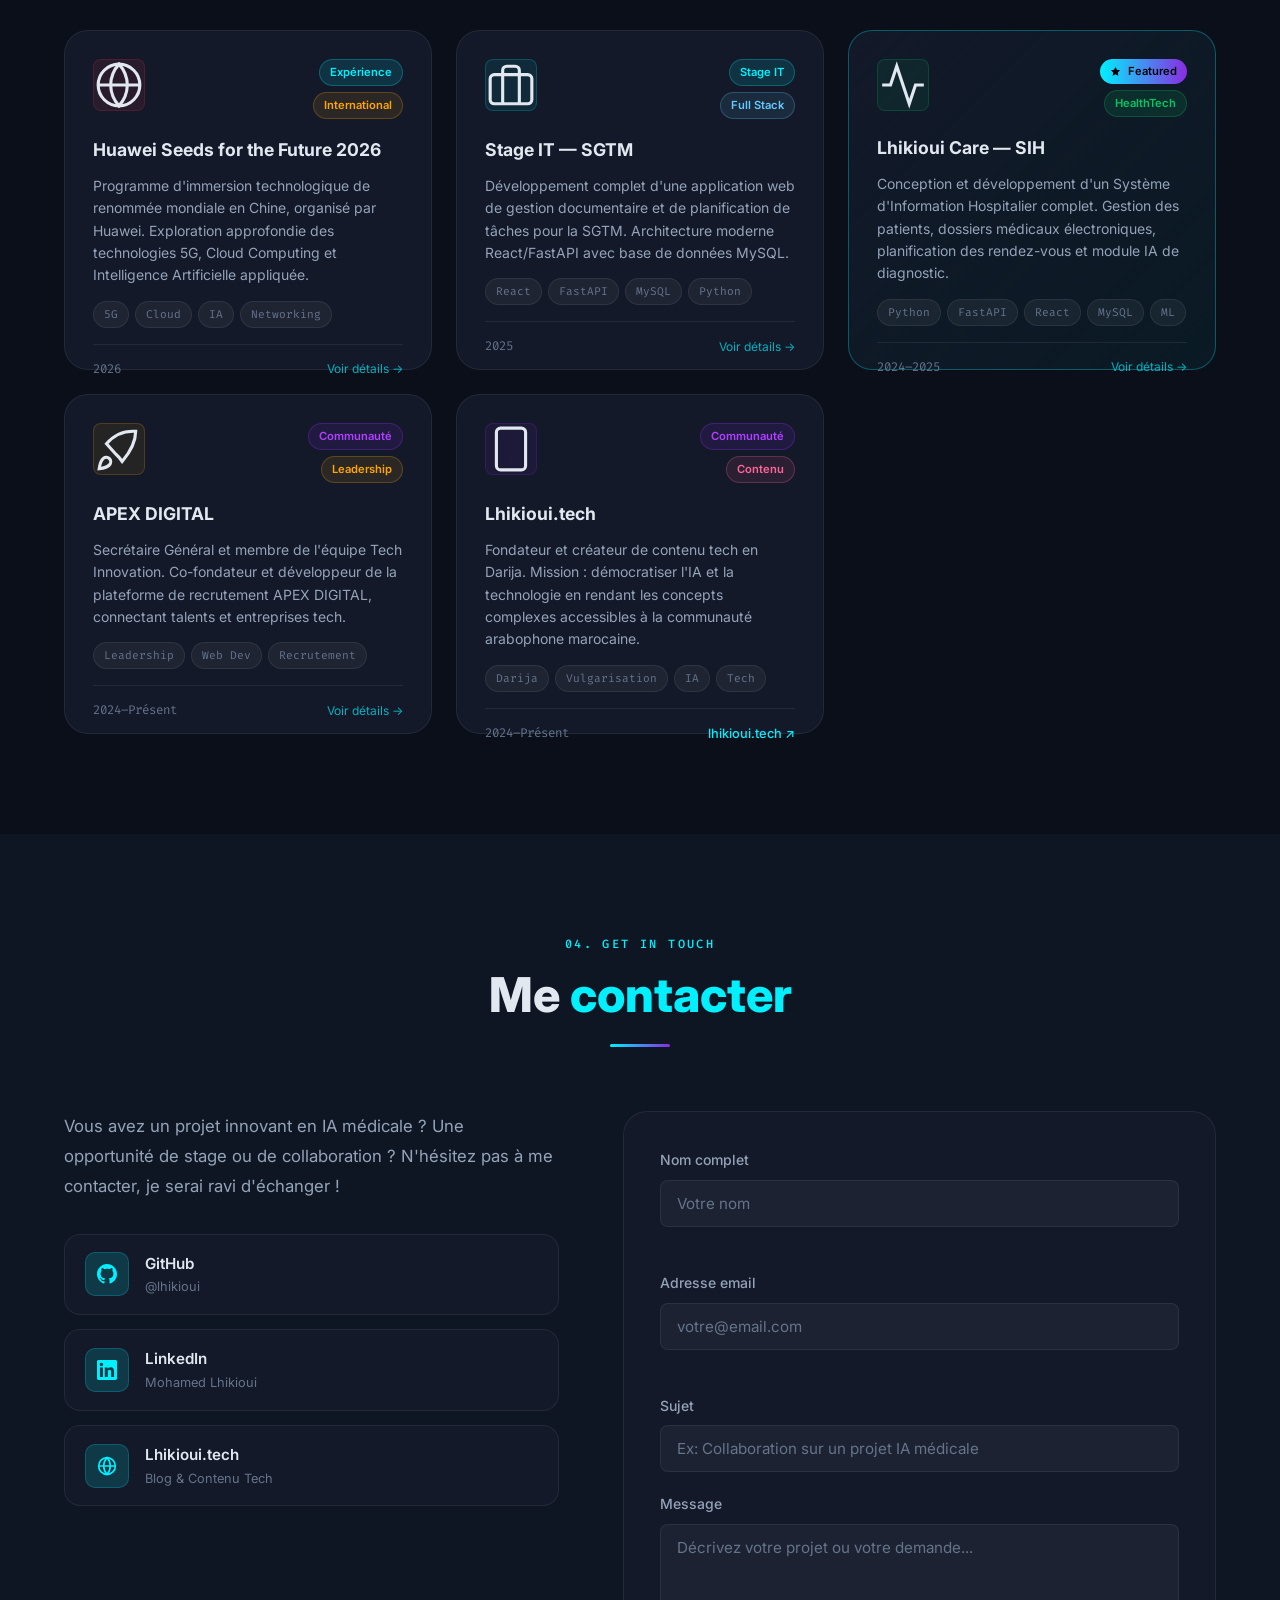
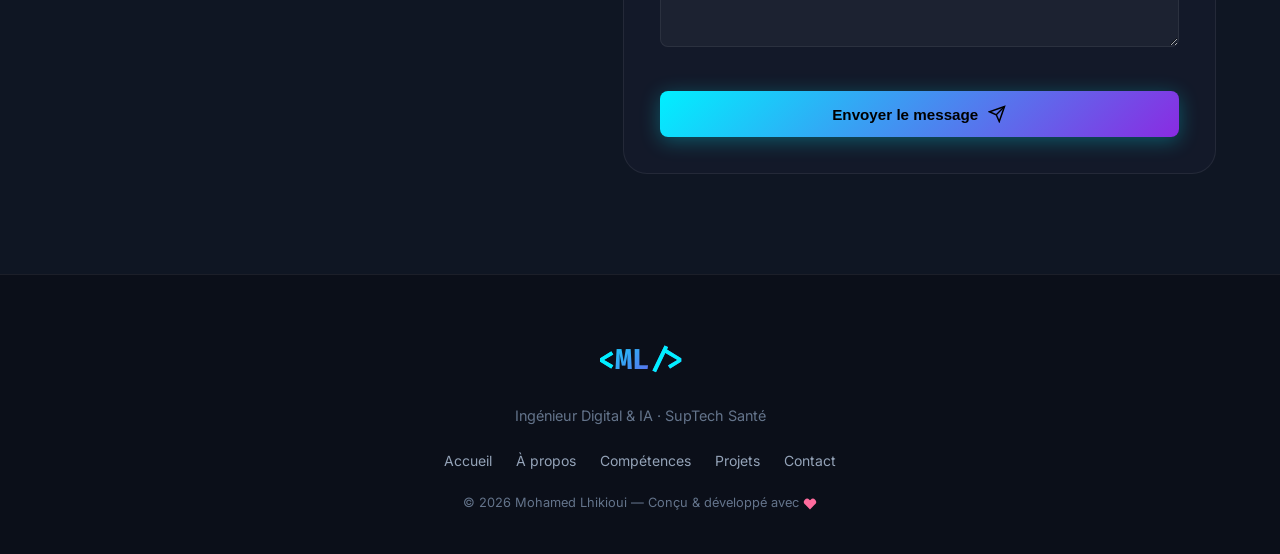
==== commit 2ce711c9: "Correction : integration directe des sections dans index.html pour affichage instantane sans blocage" ====
--- a/index.html
+++ b/index.html
@@ -56,10 +56,736 @@
   <!--               CONTENEUR PRINCIPAL MODULAIRE             -->
   <!-- ======================================================= -->
   <main id="main-content" role="main">
-    <!-- Placeholder visuel pendant le chargement asynchrone -->
-    <div class="modular-loader" style="min-height: 80vh; display: flex; align-items: center; justify-content: center; color: #00F0FF; font-family: 'Fira Code', monospace; font-size: 1rem;">
-      <span>Chargement des modules...</span>
-    </div>
+<!-- ======================================================= -->
+<!--               01. SECTION ACCUEIL (#hero)               -->
+<!-- ======================================================= -->
+<section id="hero">
+  <div class="hero-bg-image"></div>
+  <div class="hero-overlay"></div>
+
+  <div class="hero-content">
+    <div class="hero-text">
+      <div class="hero-badge">
+        <span class="badge-dot"></span>Disponible pour un stage
+      </div>
+
+      <div class="hero-greeting">Bonjour, je suis</div>
+
+      <h1 class="hero-name">
+        <span class="name-line">Mohamed</span>
+        <span class="name-line accent-text">Lhikioui</span>
+      </h1>
+
+      <p class="hero-subtitle">
+        Élève Ingénieur en <span class="highlight-cyan">Génie Digital &amp; IA</span> en Santé<br />
+        <span class="fira">2ème année</span> · École <span class="highlight-purple">SupTech Santé</span>
+      </p>
+
+      <!-- Badges technologiques -->
+      <div class="hero-tags">
+        <span class="tag">
+          <svg class="tag-icon" viewBox="0 0 24 24" fill="none" stroke="currentColor" stroke-width="1.5">
+            <path d="M9.5 2A2.5 2.5 0 0 1 12 4.5v15a2.5 2.5 0 0 1-4.96-.44 2.5 2.5 0 0 1-2.96-3.08 3 3 0 0 1-.34-5.58 2.5 2.5 0 0 1 1.32-4.24 2.5 2.5 0 0 1 4.44-1.66z"/>
+            <path d="M14.5 2A2.5 2.5 0 0 0 12 4.5v15a2.5 2.5 0 0 0 4.96-.44 2.5 2.5 0 0 0 2.96-3.08 3 3 0 0 0 .34-5.58 2.5 2.5 0 0 0-1.32-4.24 2.5 2.5 0 0 0-4.44-1.66z"/>
+          </svg>
+          IA Médicale
+        </span>
+        <span class="tag">
+          <svg class="tag-icon" viewBox="0 0 24 24" fill="none" stroke="currentColor" stroke-width="1.5">
+            <path d="M22 12h-4l-3 9L9 3l-3 9H2"/>
+          </svg>
+          Digital Health
+        </span>
+        <span class="tag">
+          <svg class="tag-icon" viewBox="0 0 24 24" fill="none" stroke="currentColor" stroke-width="1.5">
+            <polyline points="16 18 22 12 16 6"/>
+            <polyline points="8 6 2 12 8 18"/>
+          </svg>
+          Full Stack
+        </span>
+        <span class="tag">
+          <svg class="tag-icon" viewBox="0 0 24 24" fill="none" stroke="currentColor" stroke-width="1.5">
+            <circle cx="11" cy="11" r="8"/>
+            <line x1="21" y1="21" x2="16.65" y2="16.65"/>
+          </svg>
+          LLM / RAG
+        </span>
+      </div>
+
+      <!-- Boutons d'action CTA -->
+      <div class="hero-cta">
+        <a href="#projects" class="btn btn-primary">
+          <span>Voir mes projets</span>
+          <svg viewBox="0 0 24 24" fill="none" stroke="currentColor" stroke-width="2">
+            <path d="M5 12h14M12 5l7 7-7 7" />
+          </svg>
+        </a>
+        <a href="#contact" class="btn btn-outline">
+          <span>Me contacter</span>
+        </a>
+      </div>
+
+      <div class="hero-scroll-hint">
+        <span>Scroll</span>
+        <div class="scroll-line"></div>
+      </div>
+    </div>
+
+    <!-- Photo de profil avec halo interactif -->
+    <div class="hero-photo">
+      <div class="profile-img-wrap">
+        <img src="me.jpeg" alt="Mohamed Lhikioui - Élève Ingénieur en Génie Digital et IA en Santé"
+          class="profile-img" />
+        <div class="profile-img-glow"></div>
+        <div class="profile-img-ring"></div>
+      </div>
+    </div>
+  </div>
+
+  <!-- Compteurs statistiques -->
+  <div class="hero-stats">
+    <div class="stat-item">
+      <span class="stat-num" data-target="5">0</span>
+      <span class="stat-plus">+</span>
+      <span class="stat-label">Projets</span>
+    </div>
+    <div class="stat-divider"></div>
+    <div class="stat-item">
+      <span class="stat-num" data-target="12">0</span>
+      <span class="stat-plus">+</span>
+      <span class="stat-label">Technologies</span>
+    </div>
+    <div class="stat-divider"></div>
+    <div class="stat-item">
+      <span class="stat-num" data-target="2">0</span>
+      <span class="stat-label">Années d'études</span>
+    </div>
+  </div>
+</section>
+
+<!-- ======================================================= -->
+<!--               02. SECTION A PROPOS (#about)             -->
+<!-- ======================================================= -->
+<section id="about" class="section">
+  <div class="container">
+    <div class="section-header">
+      <span class="section-tag">01. WHO I AM</span>
+      <h2 class="section-title">À propos de <span class="accent-cyan">moi</span></h2>
+      <div class="section-line"></div>
+    </div>
+
+    <div class="about-grid">
+      <div class="about-image-wrap reveal">
+        <div class="about-avatar">
+          <div class="avatar-ring"></div>
+          <div class="avatar-inner">
+            <img src="me.jpeg" alt="Mohamed Lhikioui" class="avatar-photo" />
+            <div class="avatar-pulse"></div>
+          </div>
+        </div>
+        <div class="about-card-info">
+          <div class="info-row">
+            <span class="info-icon">
+              <svg viewBox="0 0 24 24" fill="none" stroke="currentColor" stroke-width="1.5">
+                <path d="M22 10v6M2 10l10-5 10 5-10 5z"/>
+                <path d="M6 12v5c3 3 9 3 12 0v-5"/>
+              </svg>
+            </span>
+            <span>SupTech Santé — 2ème année</span>
+          </div>
+          <div class="info-row">
+            <span class="info-icon">
+              <svg viewBox="0 0 24 24" fill="none" stroke="currentColor" stroke-width="1.5">
+                <path d="M21 10c0 7-9 13-9 13s-9-6-9-13a9 9 0 0 1 18 0z"/>
+                <circle cx="12" cy="10" r="3"/>
+              </svg>
+            </span>
+            <span>Maroc</span>
+          </div>
+          <div class="info-row">
+            <span class="info-icon">
+              <svg viewBox="0 0 24 24" fill="none" stroke="currentColor" stroke-width="1.5">
+                <circle cx="12" cy="12" r="10"/>
+                <path d="M2 12h20M12 2a15.3 15.3 0 0 1 4 10 15.3 15.3 0 0 1-4 10 15.3 15.3 0 0 1-4-10 15.3 15.3 0 0 1 4-10z"/>
+              </svg>
+            </span>
+            <a href="https://lhikioui.tech" target="_blank" rel="noopener">lhikioui.tech</a>
+          </div>
+        </div>
+      </div>
+
+      <div class="about-text reveal">
+        <p class="about-lead">
+          Passionné par la convergence entre la <strong>technologie de pointe</strong> et le
+          domaine <strong>médical</strong>, je me forme pour devenir un ingénieur capable de transformer les systèmes
+          de santé grâce à l'intelligence artificielle.
+        </p>
+        <p>
+          Mon champ d'intérêt principal porte sur le <span class="highlight-cyan">traitement d'images
+          médicales</span> — analyser des radiographies ou des IRM avec des modèles de deep learning — et sur les
+          architectures <span class="highlight-purple">LLM/RAG</span>, pour créer des assistants intelligents capables
+          d'aider les professionnels de santé dans leurs décisions cliniques.
+        </p>
+        <p>
+          Je crois fermement que l'innovation en santé ne peut pas se faire sans une solide maîtrise technique. C'est
+          pourquoi je développe simultanément mes compétences en développement full-stack, en data science et en génie
+          logiciel, afin de concevoir des solutions complètes, robustes et centrées sur l'utilisateur médical.
+        </p>
+        <p>
+          Fondateur de <strong>Lhikioui.tech</strong>, je vulgarise la technologie en Darija pour rendre l'innovation
+          accessible à tous. Je suis convaincu qu'un bon ingénieur doit aussi savoir <span
+          class="highlight-cyan">communiquer et transmettre</span> sa passion.
+        </p>
+        <div class="about-values">
+          <div class="value-chip">
+            <svg class="chip-icon" viewBox="0 0 24 24" fill="none" stroke="currentColor" stroke-width="1.5">
+              <polygon points="13 2 3 14 12 14 11 22 21 10 12 10 13 2"/>
+            </svg>
+            Innovation
+          </div>
+          <div class="value-chip">
+            <svg class="chip-icon" viewBox="0 0 24 24" fill="none" stroke="currentColor" stroke-width="1.5">
+              <path d="M17 21v-2a4 4 0 0 0-4-4H5a4 4 0 0 0-4 4v2"/>
+              <circle cx="9" cy="7" r="4"/>
+              <path d="M23 21v-2a4 4 0 0 0-3-3.87"/>
+              <path d="M16 3.13a4 4 0 0 1 0 7.75"/>
+            </svg>
+            Collaboration
+          </div>
+          <div class="value-chip">
+            <svg class="chip-icon" viewBox="0 0 24 24" fill="none" stroke="currentColor" stroke-width="1.5">
+              <path d="M4 19.5A2.5 2.5 0 0 1 6.5 17H20"/>
+              <path d="M6.5 2H20v20H6.5A2.5 2.5 0 0 1 4 19.5v-15A2.5 2.5 0 0 1 6.5 2z"/>
+            </svg>
+            Apprentissage continu
+          </div>
+          <div class="value-chip">
+            <svg class="chip-icon" viewBox="0 0 24 24" fill="none" stroke="currentColor" stroke-width="1.5">
+              <path d="M20.84 4.61a5.5 5.5 0 0 0-7.78 0L12 5.67l-1.06-1.06a5.5 5.5 0 0 0-7.78 7.78l1.06 1.06L12 21.23l7.78-7.78 1.06-1.06a5.5 5.5 0 0 0 0-7.78z"/>
+            </svg>
+            Impact santé
+          </div>
+        </div>
+      </div>
+    </div>
+  </div>
+</section>
+
+<!-- ======================================================= -->
+<!--               03. SECTION COMPETENCES (#skills)         -->
+<!-- ======================================================= -->
+<section id="skills" class="section section-alt">
+  <div class="container">
+    <div class="section-header">
+      <span class="section-tag">02. WHAT I KNOW</span>
+      <h2 class="section-title">Compétences <span class="accent-purple">techniques</span></h2>
+      <div class="section-line"></div>
+    </div>
+
+    <div class="skills-grid">
+      <!-- Carte 1: Dév Web -->
+      <div class="skill-card reveal">
+        <div class="skill-card-header">
+          <div class="skill-icon">
+            <svg viewBox="0 0 24 24" fill="none" stroke="currentColor" stroke-width="1.5">
+              <polyline points="16 18 22 12 16 6"/>
+              <polyline points="8 6 2 12 8 18"/>
+            </svg>
+          </div>
+          <h3>Développement Web</h3>
+        </div>
+        <div class="skill-items">
+          <div class="skill-item">
+            <div class="skill-info"><span class="skill-name fira">HTML5</span><span class="skill-pct">90%</span></div>
+            <div class="skill-bar">
+              <div class="skill-fill" data-target="90%"></div>
+            </div>
+          </div>
+          <div class="skill-item">
+            <div class="skill-info"><span class="skill-name fira">CSS3</span><span class="skill-pct">85%</span></div>
+            <div class="skill-bar">
+              <div class="skill-fill" data-target="85%"></div>
+            </div>
+          </div>
+          <div class="skill-item">
+            <div class="skill-info"><span class="skill-name fira">JavaScript</span><span class="skill-pct">80%</span></div>
+            <div class="skill-bar">
+              <div class="skill-fill" data-target="80%"></div>
+            </div>
+          </div>
+          <div class="skill-item">
+            <div class="skill-info"><span class="skill-name fira">React</span><span class="skill-pct">75%</span></div>
+            <div class="skill-bar">
+              <div class="skill-fill" data-target="75%"></div>
+            </div>
+          </div>
+          <div class="skill-item">
+            <div class="skill-info"><span class="skill-name fira">FastAPI</span><span class="skill-pct">70%</span></div>
+            <div class="skill-bar">
+              <div class="skill-fill" data-target="70%"></div>
+            </div>
+          </div>
+          <div class="skill-item">
+            <div class="skill-info"><span class="skill-name fira">Flask / Streamlit</span><span class="skill-pct">65%</span></div>
+            <div class="skill-bar">
+              <div class="skill-fill" data-target="65%"></div>
+            </div>
+          </div>
+        </div>
+        <div class="badge-cloud">
+          <span class="badge">HTML</span><span class="badge">CSS</span><span class="badge">JS</span><span
+            class="badge">React</span><span class="badge">Bootstrap</span><span class="badge">FastAPI</span><span
+            class="badge">Flask</span><span class="badge">Streamlit</span>
+        </div>
+      </div>
+
+      <!-- Carte 2: Langages & Données -->
+      <div class="skill-card reveal">
+        <div class="skill-card-header">
+          <div class="skill-icon">
+            <svg viewBox="0 0 24 24" fill="none" stroke="currentColor" stroke-width="1.5">
+              <rect x="4" y="4" width="16" height="16" rx="2"/>
+              <rect x="9" y="9" width="6" height="6"/>
+              <line x1="9" y1="1" x2="9" y2="4"/>
+              <line x1="15" y1="1" x2="15" y2="4"/>
+              <line x1="9" y1="20" x2="9" y2="23"/>
+              <line x1="15" y1="20" x2="15" y2="23"/>
+              <line x1="20" y1="9" x2="23" y2="9"/>
+              <line x1="20" y1="14" x2="23" y2="14"/>
+              <line x1="1" y1="9" x2="4" y2="9"/>
+              <line x1="1" y1="14" x2="4" y2="14"/>
+            </svg>
+          </div>
+          <h3>Langages &amp; Données</h3>
+        </div>
+        <div class="skill-items">
+          <div class="skill-item">
+            <div class="skill-info"><span class="skill-name fira">Python</span><span class="skill-pct">90%</span></div>
+            <div class="skill-bar">
+              <div class="skill-fill" data-target="90%"></div>
+            </div>
+          </div>
+          <div class="skill-item">
+            <div class="skill-info"><span class="skill-name fira">C / C++</span><span class="skill-pct">70%</span></div>
+            <div class="skill-bar">
+              <div class="skill-fill" data-target="70%"></div>
+            </div>
+          </div>
+          <div class="skill-item">
+            <div class="skill-info"><span class="skill-name fira">SQL / MySQL</span><span class="skill-pct">75%</span></div>
+            <div class="skill-bar">
+              <div class="skill-fill" data-target="75%"></div>
+            </div>
+          </div>
+        </div>
+        <div class="badge-cloud">
+          <span class="badge">Python</span><span class="badge">C</span><span class="badge">C++</span><span
+            class="badge">SQL</span><span class="badge">MySQL</span>
+        </div>
+      </div>
+
+      <!-- Carte 3: IA & Outils -->
+      <div class="skill-card reveal">
+        <div class="skill-card-header">
+          <div class="skill-icon">
+            <svg viewBox="0 0 24 24" fill="none" stroke="currentColor" stroke-width="1.5">
+              <rect x="3" y="11" width="18" height="10" rx="2"/>
+              <circle cx="12" cy="5" r="2"/>
+              <path d="M12 7v4"/>
+              <line x1="8" y1="16" x2="8" y2="16"/>
+              <line x1="16" y1="16" x2="16" y2="16"/>
+            </svg>
+          </div>
+          <h3>IA &amp; Outils</h3>
+        </div>
+        <div class="skill-items">
+          <div class="skill-item">
+            <div class="skill-info"><span class="skill-name fira">Machine Learning</span><span class="skill-pct">80%</span></div>
+            <div class="skill-bar">
+              <div class="skill-fill" data-target="80%"></div>
+            </div>
+          </div>
+          <div class="skill-item">
+            <div class="skill-info"><span class="skill-name fira">Data Mining</span><span class="skill-pct">75%</span></div>
+            <div class="skill-bar">
+              <div class="skill-fill" data-target="75%"></div>
+            </div>
+          </div>
+          <div class="skill-item">
+            <div class="skill-info"><span class="skill-name fira">Git / GitHub</span><span class="skill-pct">85%</span></div>
+            <div class="skill-bar">
+              <div class="skill-fill" data-target="85%"></div>
+            </div>
+          </div>
+          <div class="skill-item">
+            <div class="skill-info"><span class="skill-name fira">Linux (WSL)</span><span class="skill-pct">70%</span></div>
+            <div class="skill-bar">
+              <div class="skill-fill" data-target="70%"></div>
+            </div>
+          </div>
+        </div>
+        <div class="badge-cloud">
+          <span class="badge">ML</span><span class="badge">Data Mining</span><span class="badge">Git</span><span
+            class="badge">GitHub</span><span class="badge">Linux</span>
+        </div>
+      </div>
+    </div>
+  </div>
+</section>
+
+<!-- ======================================================= -->
+<!--               04. SECTION PROJETS (#projects)           -->
+<!-- ======================================================= -->
+<section id="projects" class="section">
+  <div class="container">
+    <div class="section-header">
+      <span class="section-tag">03. WHAT I VE BUILT</span>
+      <h2 class="section-title">Expériences &amp; <span class="accent-cyan">Projets</span></h2>
+      <div class="section-line"></div>
+    </div>
+
+    <!-- Filtres des projets -->
+    <div class="filter-bar reveal">
+      <button class="filter-btn active" data-filter="all">Tout</button>
+      <button class="filter-btn" data-filter="project">Projets</button>
+      <button class="filter-btn" data-filter="experience">Expériences</button>
+      <button class="filter-btn" data-filter="community">Communauté</button>
+    </div>
+
+    <!-- Grille des projets avec cartes retournables -->
+    <div class="projects-grid" id="projects-grid">
+      <!-- Projet 1 : Huawei Seeds -->
+      <article class="project-card reveal" data-category="experience">
+        <div class="project-card-inner">
+          <div class="project-card-front">
+            <div class="project-top">
+              <div class="project-icon-wrap huawei">
+                <svg viewBox="0 0 24 24" fill="none" stroke="currentColor" stroke-width="1.5">
+                  <circle cx="12" cy="12" r="10"/>
+                  <path d="M2 12h20M12 2a15.3 15.3 0 0 1 4 10 15.3 15.3 0 0 1-4 10 15.3 15.3 0 0 1-4-10 15.3 15.3 0 0 1 4-10z"/>
+                </svg>
+              </div>
+              <div class="project-badges">
+                <span class="pbadge pbadge-exp">Expérience</span>
+                <span class="pbadge pbadge-global">International</span>
+              </div>
+            </div>
+            <h3 class="project-title">Huawei Seeds for the Future 2026</h3>
+            <p class="project-desc">Programme d'immersion technologique de renommée mondiale en Chine, organisé par
+              Huawei. Exploration approfondie des technologies 5G, Cloud Computing et Intelligence Artificielle
+              appliquée.</p>
+            <div class="project-tech">
+              <span class="tech-tag">5G</span>
+              <span class="tech-tag">Cloud</span>
+              <span class="tech-tag">IA</span>
+              <span class="tech-tag">Networking</span>
+            </div>
+            <div class="project-footer">
+              <span class="project-year">2026</span>
+              <span class="project-flip-hint">Voir détails →</span>
+            </div>
+          </div>
+          <div class="project-card-back">
+            <h3>Points clés</h3>
+            <ul>
+              <li>Sélection compétitive parmi les meilleurs étudiants</li>
+              <li>Immersion culturelle et technologique en Chine</li>
+              <li>Formations sur les réseaux 5G et Cloud Huawei</li>
+              <li>Networking international avec des pairs du monde entier</li>
+              <li>Certification Huawei à l'issue du programme</li>
+            </ul>
+          </div>
+        </div>
+      </article>
+
+      <!-- Projet 2 : Stage SGTM -->
+      <article class="project-card reveal" data-category="experience">
+        <div class="project-card-inner">
+          <div class="project-card-front">
+            <div class="project-top">
+              <div class="project-icon-wrap sgtm">
+                <svg viewBox="0 0 24 24" fill="none" stroke="currentColor" stroke-width="1.5">
+                  <rect x="2" y="7" width="20" height="14" rx="2" ry="2"/>
+                  <path d="M16 21V5a2 2 0 0 0-2-2h-4a2 2 0 0 0-2 2v16"/>
+                </svg>
+              </div>
+              <div class="project-badges">
+                <span class="pbadge pbadge-exp">Stage IT</span>
+                <span class="pbadge pbadge-web">Full Stack</span>
+              </div>
+            </div>
+            <h3 class="project-title">Stage IT — SGTM</h3>
+            <p class="project-desc">Développement complet d'une application web de gestion documentaire et de
+              planification de tâches pour la SGTM. Architecture moderne React/FastAPI avec base de données MySQL.</p>
+            <div class="project-tech">
+              <span class="tech-tag">React</span>
+              <span class="tech-tag">FastAPI</span>
+              <span class="tech-tag">MySQL</span>
+              <span class="tech-tag">Python</span>
+            </div>
+            <div class="project-footer">
+              <span class="project-year">2025</span>
+              <span class="project-flip-hint">Voir détails →</span>
+            </div>
+          </div>
+          <div class="project-card-back">
+            <h3>Réalisations</h3>
+            <ul>
+              <li>Système de gestion documentaire centralisé</li>
+              <li>Planification et suivi des tâches en temps réel</li>
+              <li>Authentification JWT sécurisée</li>
+              <li>Dashboard analytique pour les managers</li>
+              <li>Interface responsive adaptée mobile/desktop</li>
+            </ul>
+          </div>
+        </div>
+      </article>
+
+      <!-- Projet 3 : Lhikioui Care (Featured) -->
+      <article class="project-card reveal featured" data-category="project">
+        <div class="project-card-inner">
+          <div class="project-card-front">
+            <div class="project-top">
+              <div class="project-icon-wrap health">
+                <svg viewBox="0 0 24 24" fill="none" stroke="currentColor" stroke-width="1.5">
+                  <polyline points="22 12 18 12 15 21 9 3 6 12 2 12"/>
+                </svg>
+              </div>
+              <div class="project-badges">
+                <span class="pbadge pbadge-featured">
+                  <svg class="pbadge-icon" viewBox="0 0 24 24" fill="currentColor" stroke="none">
+                    <polygon points="12 2 15.09 8.26 22 9.27 17 14.14 18.18 21.02 12 17.77 5.82 21.02 7 14.14 2 9.27 8.91 8.26 12 2"/>
+                  </svg>
+                  Featured
+                </span>
+                <span class="pbadge pbadge-health">HealthTech</span>
+              </div>
+            </div>
+            <h3 class="project-title">Lhikioui Care — SIH</h3>
+            <p class="project-desc">Conception et développement d'un Système d'Information Hospitalier complet.
+              Gestion des patients, dossiers médicaux électroniques, planification des rendez-vous et module IA de
+              diagnostic.</p>
+            <div class="project-tech">
+              <span class="tech-tag">Python</span>
+              <span class="tech-tag">FastAPI</span>
+              <span class="tech-tag">React</span>
+              <span class="tech-tag">MySQL</span>
+              <span class="tech-tag">ML</span>
+            </div>
+            <div class="project-footer">
+              <span class="project-year">2024–2025</span>
+              <span class="project-flip-hint">Voir détails →</span>
+            </div>
+          </div>
+          <div class="project-card-back">
+            <h3>Fonctionnalités</h3>
+            <ul>
+              <li>Gestion complète des patients et dossiers médicaux</li>
+              <li>Planification intelligente des rendez-vous</li>
+              <li>Suivi des prescriptions et ordonnances</li>
+              <li>Module d'aide au diagnostic par IA</li>
+              <li>Tableaux de bord statistiques hospitaliers</li>
+              <li>Conformité RGPD et sécurité des données médicales</li>
+            </ul>
+          </div>
+        </div>
+      </article>
+
+      <!-- Projet 4 : APEX DIGITAL -->
+      <article class="project-card reveal" data-category="community">
+        <div class="project-card-inner">
+          <div class="project-card-front">
+            <div class="project-top">
+              <div class="project-icon-wrap apex">
+                <svg viewBox="0 0 24 24" fill="none" stroke="currentColor" stroke-width="1.5">
+                  <path d="M4.5 16.5c-1.5 1.26-2 5-2 5s3.74-.5 5-2c.71-.84.7-2.13-.09-2.91a2.18 2.18 0 0 0-2.91-.09z"/>
+                  <path d="M6 9.5A17 17 0 0 1 20 3.5c0 6-3.5 11-6.5 14.5L12 16l-1.5-1.5z"/>
+                </svg>
+              </div>
+              <div class="project-badges">
+                <span class="pbadge pbadge-comm">Communauté</span>
+                <span class="pbadge pbadge-leader">Leadership</span>
+              </div>
+            </div>
+            <h3 class="project-title">APEX DIGITAL</h3>
+            <p class="project-desc">Secrétaire Général et membre de l'équipe Tech Innovation. Co-fondateur et
+              développeur de la plateforme de recrutement APEX DIGITAL, connectant talents et entreprises tech.</p>
+            <div class="project-tech">
+              <span class="tech-tag">Leadership</span>
+              <span class="tech-tag">Web Dev</span>
+              <span class="tech-tag">Recrutement</span>
+            </div>
+            <div class="project-footer">
+              <span class="project-year">2024–Présent</span>
+              <span class="project-flip-hint">Voir détails →</span>
+            </div>
+          </div>
+          <div class="project-card-back">
+            <h3>Responsabilités</h3>
+            <ul>
+              <li>Secrétaire Général de l'organisation</li>
+              <li>Membre de l'équipe Tech Innovation</li>
+              <li>Développement de la plateforme de recrutement</li>
+              <li>Définition de la stratégie digitale</li>
+              <li>Organisation d'événements tech et hackathons</li>
+            </ul>
+          </div>
+        </div>
+      </article>
+
+      <!-- Projet 5 : Lhikioui.tech -->
+      <article class="project-card reveal" data-category="community">
+        <div class="project-card-inner">
+          <div class="project-card-front">
+            <div class="project-top">
+              <div class="project-icon-wrap content">
+                <svg viewBox="0 0 24 24" fill="none" stroke="currentColor" stroke-width="1.5">
+                  <rect x="5" y="2" width="14" height="20" rx="2" ry="2"/>
+                  <line x1="12" y1="18" x2="12.01" y2="18"/>
+                </svg>
+              </div>
+              <div class="project-badges">
+                <span class="pbadge pbadge-comm">Communauté</span>
+                <span class="pbadge pbadge-content">Contenu</span>
+              </div>
+            </div>
+            <h3 class="project-title">Lhikioui.tech</h3>
+            <p class="project-desc">Fondateur et créateur de contenu tech en Darija. Mission : démocratiser l'IA et la
+              technologie en rendant les concepts complexes accessibles à la communauté arabophone marocaine.</p>
+            <div class="project-tech">
+              <span class="tech-tag">Darija</span>
+              <span class="tech-tag">Vulgarisation</span>
+              <span class="tech-tag">IA</span>
+              <span class="tech-tag">Tech</span>
+            </div>
+            <div class="project-footer">
+              <span class="project-year">2024–Présent</span>
+              <a href="https://lhikioui.tech" target="_blank" rel="noopener" class="project-link">lhikioui.tech ↗</a>
+            </div>
+          </div>
+          <div class="project-card-back">
+            <h3>Initiatives</h3>
+            <ul>
+              <li>Création de contenu vidéo tech en Darija</li>
+              <li>Vulgarisation de l'IA et du Machine Learning</li>
+              <li>Articles et tutoriels technologiques</li>
+              <li>Podcast sur les tendances digitales au Maroc</li>
+              <li>Communauté de passionnés tech marocains</li>
+            </ul>
+          </div>
+        </div>
+      </article>
+    </div>
+  </div>
+</section>
+
+<!-- ======================================================= -->
+<!--               05. SECTION CONTACT (#contact)            -->
+<!-- ======================================================= -->
+<section id="contact" class="section section-alt">
+  <div class="container">
+    <div class="section-header">
+      <span class="section-tag">04. GET IN TOUCH</span>
+      <h2 class="section-title">Me <span class="accent-cyan">contacter</span></h2>
+      <div class="section-line"></div>
+    </div>
+
+    <div class="contact-grid">
+      <!-- Informations & Réseaux sociaux -->
+      <div class="contact-info reveal">
+        <p class="contact-lead">
+          Vous avez un projet innovant en IA médicale ? Une opportunité de stage ou de
+          collaboration ? N'hésitez pas à me contacter, je serai ravi d'échanger !
+        </p>
+        <div class="contact-links">
+          <a href="https://github.com/lhikioui" target="_blank" rel="noopener" class="social-link" id="link-github">
+            <div class="social-icon-wrap">
+              <svg viewBox="0 0 24 24" fill="currentColor">
+                <path
+                  d="M12 0C5.374 0 0 5.373 0 12c0 5.302 3.438 9.8 8.207 11.387.599.111.793-.261.793-.577v-2.234c-3.338.726-4.033-1.416-4.033-1.416-.546-1.387-1.333-1.756-1.333-1.756-1.089-.745.083-.729.083-.729 1.205.084 1.839 1.237 1.839 1.237 1.07 1.834 2.807 1.304 3.492.997.107-.775.418-1.305.762-1.604-2.665-.305-5.467-1.334-5.467-5.931 0-1.311.469-2.381 1.236-3.221-.124-.303-.535-1.524.117-3.176 0 0 1.008-.322 3.301 1.23A11.509 11.509 0 0 1 12 5.803c1.02.005 2.047.138 3.006.404 2.291-1.552 3.297-1.23 3.297-1.23.653 1.653.242 2.874.118 3.176.77.84 1.235 1.911 1.235 3.221 0 4.609-2.807 5.624-5.479 5.921.43.372.823 1.102.823 2.222v3.293c0 .319.192.694.801.576C20.566 21.797 24 17.3 24 12c0-6.627-5.373-12-12-12z" />
+              </svg>
+            </div>
+            <div class="social-text">
+              <span class="social-name">GitHub</span>
+              <span class="social-handle">@lhikioui</span>
+            </div>
+          </a>
+
+          <a href="https://linkedin.com/in/mohamed-lhikioui" target="_blank" rel="noopener" class="social-link"
+            id="link-linkedin">
+            <div class="social-icon-wrap">
+              <svg viewBox="0 0 24 24" fill="currentColor">
+                <path
+                  d="M20.447 20.452h-3.554v-5.569c0-1.328-.027-3.037-1.852-3.037-1.853 0-2.136 1.445-2.136 2.939v5.667H9.351V9h3.414v1.561h.046c.477-.9 1.637-1.85 3.37-1.85 3.601 0 4.267 2.37 4.267 5.455v6.286zM5.337 7.433a2.062 2.062 0 0 1-2.063-2.065 2.064 2.064 0 1 1 2.063 2.065zm1.782 13.019H3.555V9h3.564v11.452zM22.225 0H1.771C.792 0 0 .774 0 1.729v20.542C0 23.227.792 24 1.771 24h20.451C23.2 24 24 23.227 24 22.271V1.729C24 .774 23.2 0 22.222 0h.003z" />
+              </svg>
+            </div>
+            <div class="social-text">
+              <span class="social-name">LinkedIn</span>
+              <span class="social-handle">Mohamed Lhikioui</span>
+            </div>
+          </a>
+
+          <a href="https://lhikioui.tech" target="_blank" rel="noopener" class="social-link" id="link-website">
+            <div class="social-icon-wrap">
+              <svg viewBox="0 0 24 24" fill="none" stroke="currentColor" stroke-width="2">
+                <circle cx="12" cy="12" r="10" />
+                <path
+                  d="M2 12h20M12 2a15.3 15.3 0 0 1 4 10 15.3 15.3 0 0 1-4 10 15.3 15.3 0 0 1-4-10 15.3 15.3 0 0 1 4-10z" />
+              </svg>
+            </div>
+            <div class="social-text">
+              <span class="social-name">Lhikioui.tech</span>
+              <span class="social-handle">Blog &amp; Contenu Tech</span>
+            </div>
+          </a>
+        </div>
+      </div>
+
+      <!-- Formulaire de contact moderne sans style inline -->
+      <form class="contact-form reveal" id="contact-form" novalidate>
+        <div class="form-group">
+          <label for="name">Nom complet</label>
+          <input type="text" id="name" name="name" placeholder="Votre nom" autocomplete="name" required />
+          <span class="field-error" id="name-error"></span>
+        </div>
+
+        <div class="form-group">
+          <label for="email">Adresse email</label>
+          <input type="email" id="email" name="email" placeholder="votre@email.com" autocomplete="email" required />
+          <span class="field-error" id="email-error"></span>
+        </div>
+
+        <div class="form-group">
+          <label for="subject">Sujet</label>
+          <input type="text" id="subject" name="subject" placeholder="Ex: Collaboration sur un projet IA médicale" />
+        </div>
+
+        <div class="form-group">
+          <label for="message">Message</label>
+          <textarea id="message" name="message" rows="5" placeholder="Décrivez votre projet ou votre demande..."
+            required></textarea>
+          <span class="field-error" id="message-error"></span>
+        </div>
+
+        <button type="submit" class="btn btn-primary btn-full" id="submit-btn">
+          <span id="btn-text">Envoyer le message</span>
+          <svg viewBox="0 0 24 24" fill="none" stroke="currentColor" stroke-width="2">
+            <path d="M22 2L11 13" />
+            <path d="M22 2L15 22l-4-9-9-4 20-7z" />
+          </svg>
+        </button>
+
+        <div class="form-success" id="form-success">
+          <svg class="form-success-icon" viewBox="0 0 24 24" fill="none" stroke="currentColor" stroke-width="2">
+            <path d="M22 11.08V12a10 10 0 1 1-5.93-9.14"/>
+            <polyline points="22 4 12 14.01 9 11.01"/>
+          </svg>
+          Message envoyé avec succès ! Je vous répondrai dans les plus brefs délais.
+        </div>
+      </form>
+    </div>
+  </div>
+</section>
   </main>
 
   <!-- ======================================================= -->
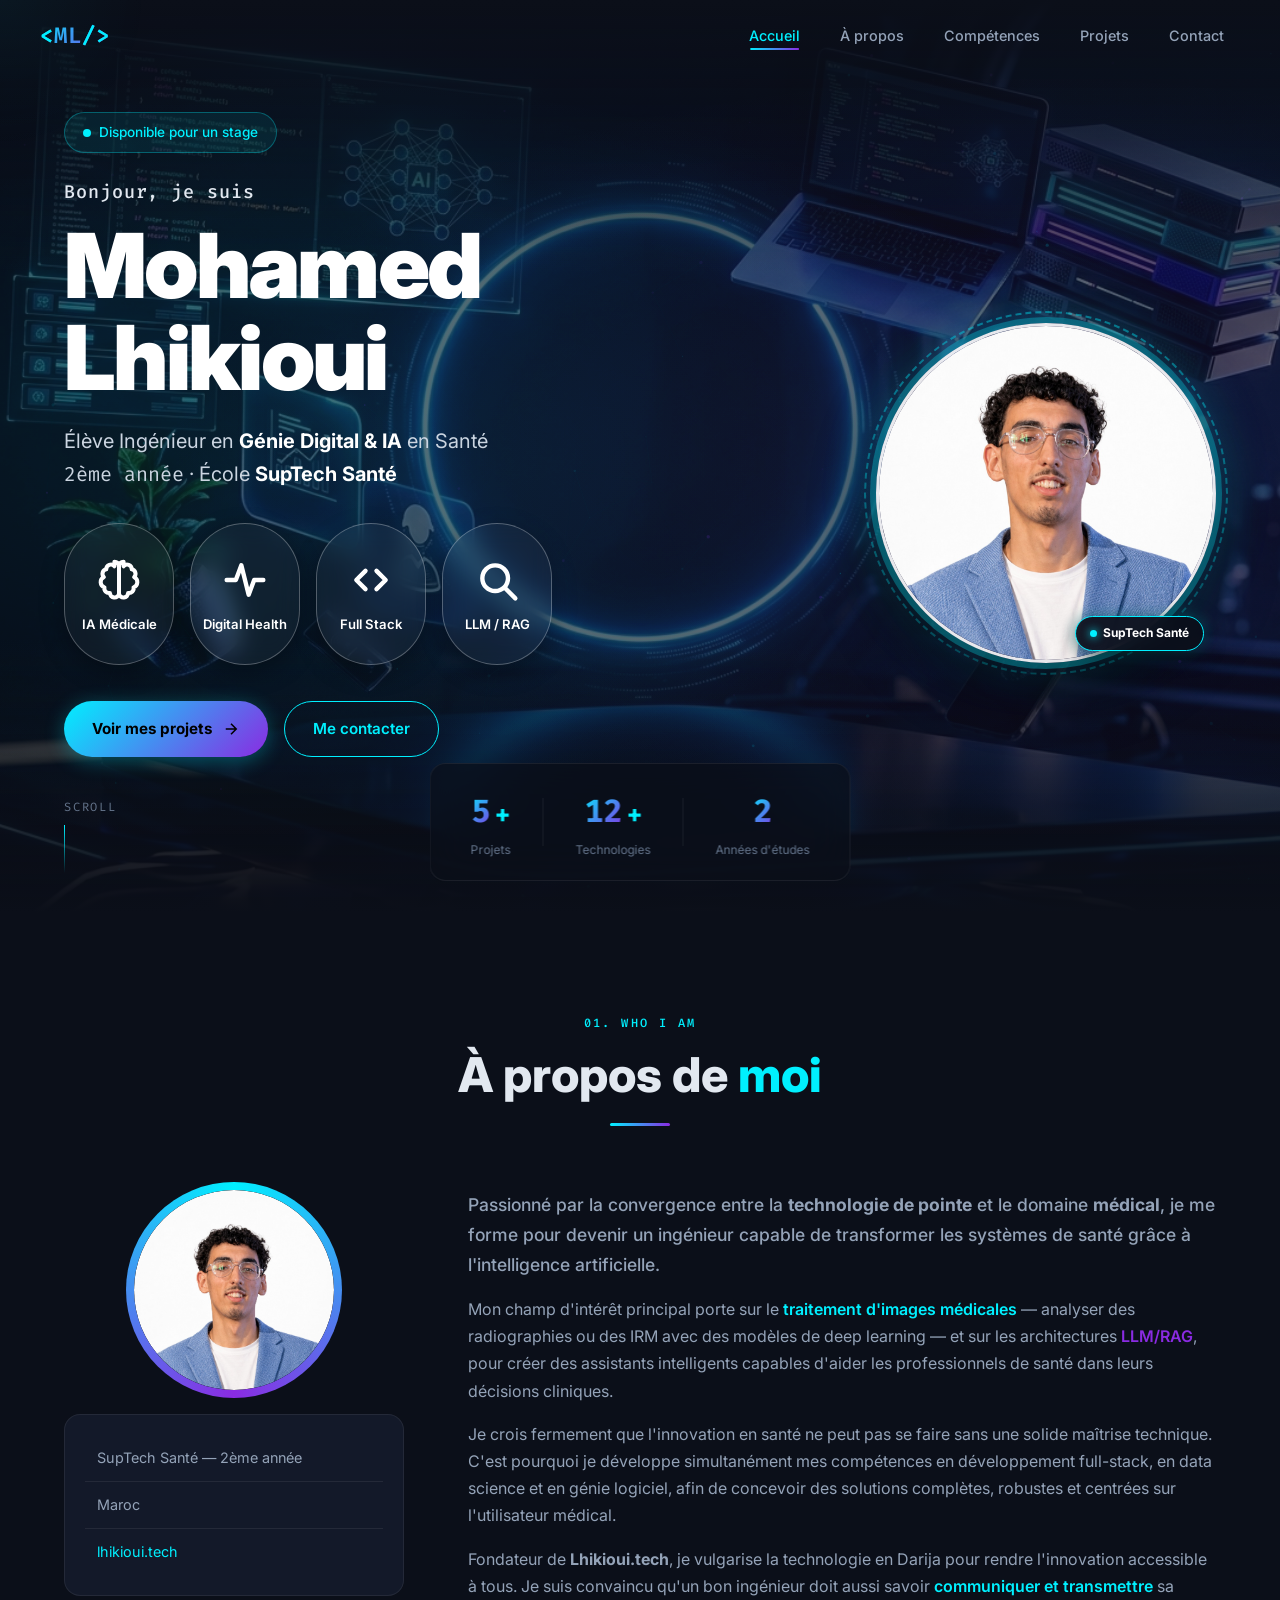
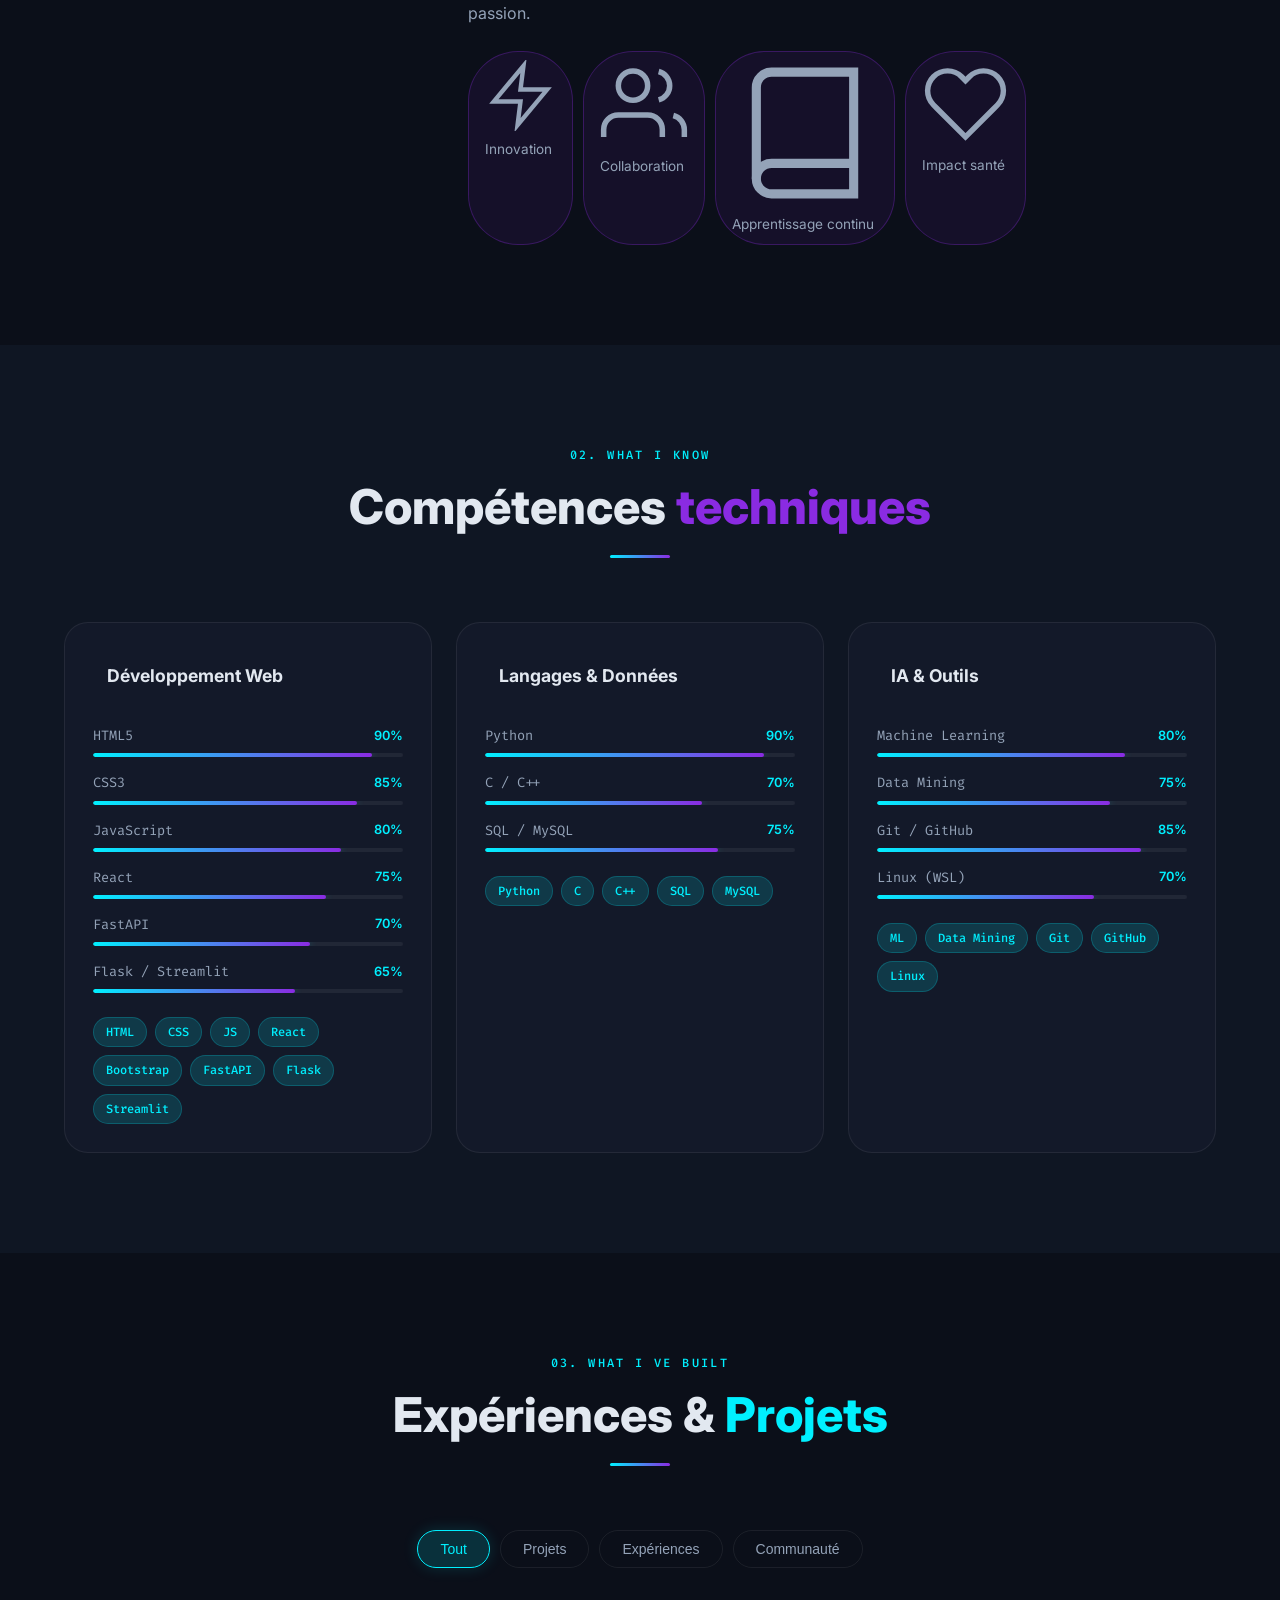
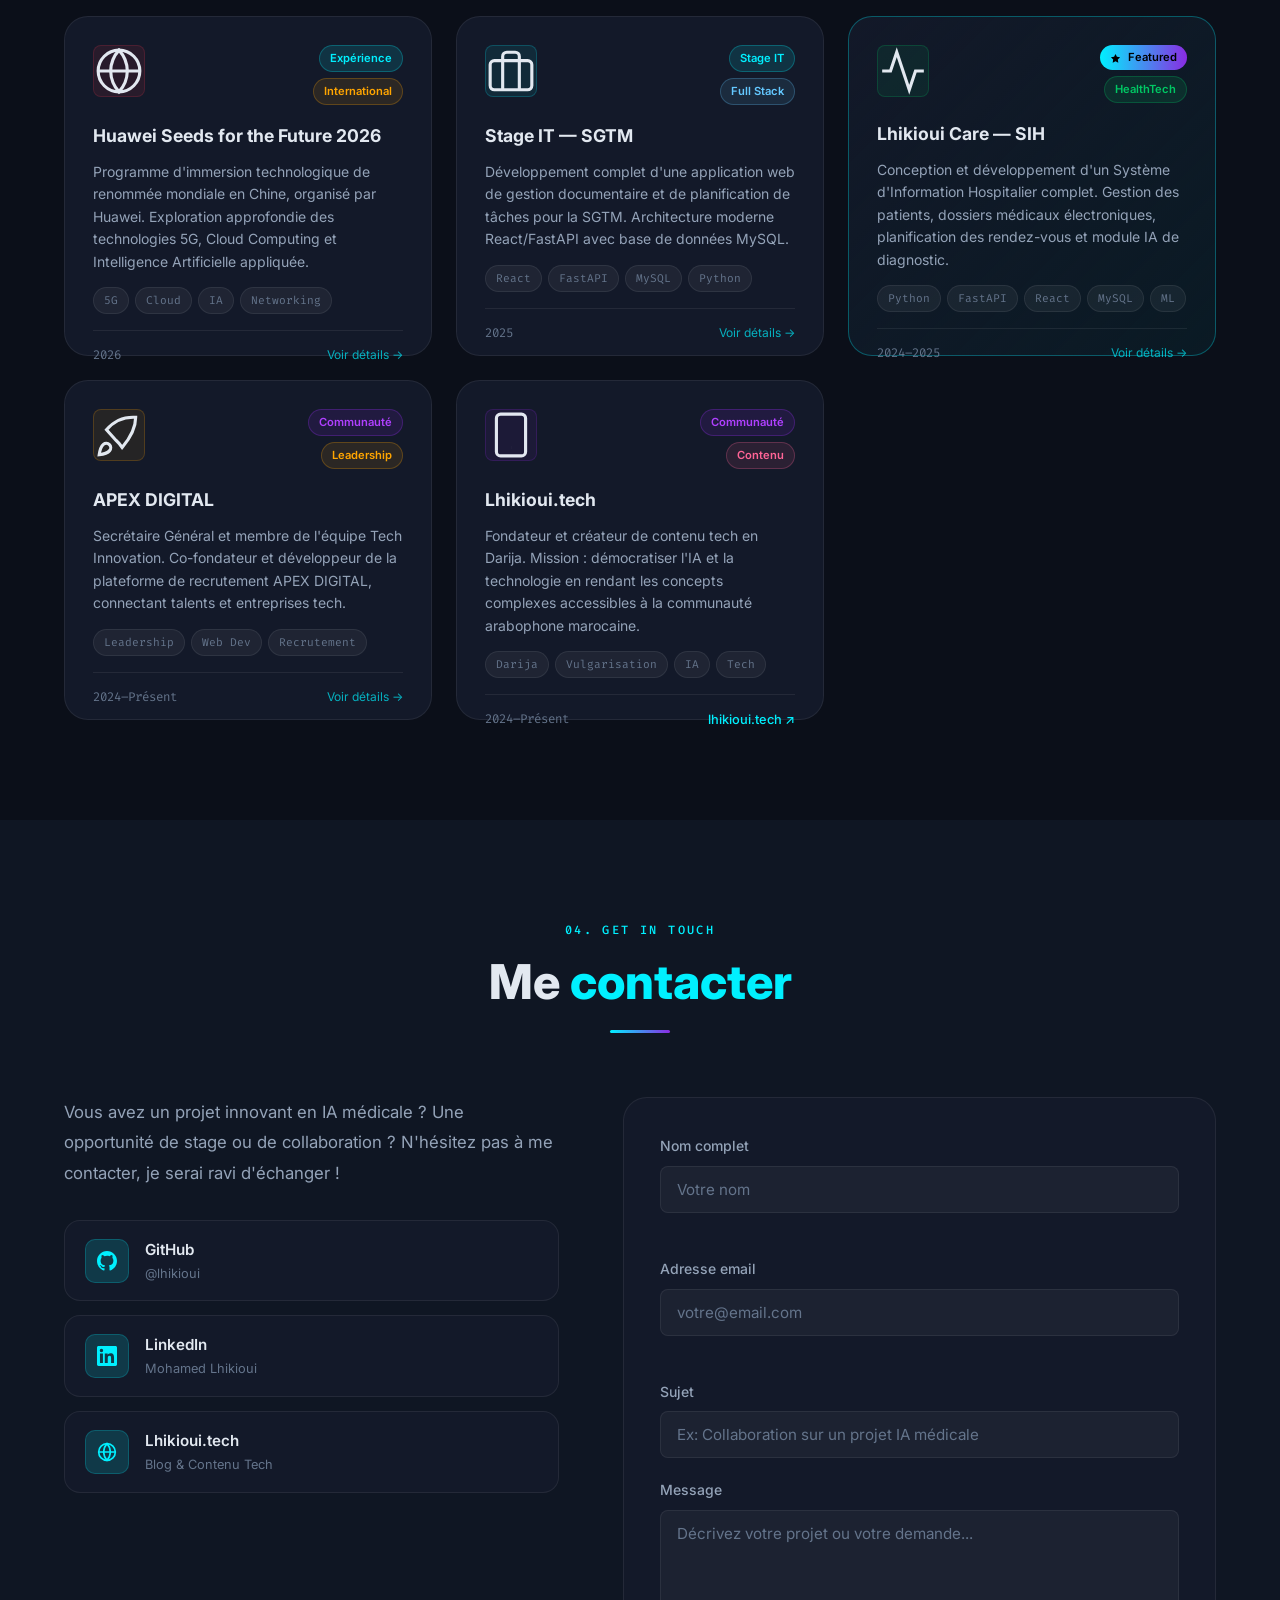
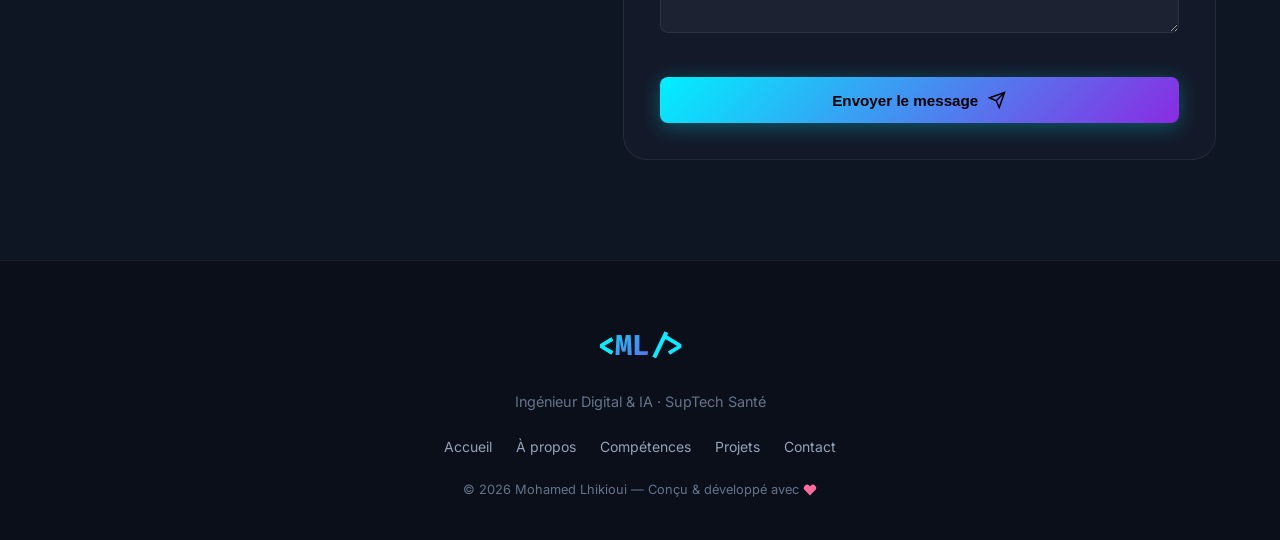
==== commit 744dd5b9: "Design Hero: typographie ultra-bold blanche, 4 capsules de verre verticales et photo me.jpeg circula" ====
--- a/index.html
+++ b/index.html
@@ -73,43 +73,54 @@
 
       <h1 class="hero-name">
         <span class="name-line">Mohamed</span>
-        <span class="name-line accent-text">Lhikioui</span>
+        <span class="name-line">Lhikioui</span>
       </h1>
 
       <p class="hero-subtitle">
-        Élève Ingénieur en <span class="highlight-cyan">Génie Digital &amp; IA</span> en Santé<br />
-        <span class="fira">2ème année</span> · École <span class="highlight-purple">SupTech Santé</span>
+        Élève Ingénieur en <strong>Génie Digital &amp; IA</strong> en Santé<br />
+        <span class="fira">2ème année</span> · École <strong>SupTech Santé</strong>
       </p>
 
-      <!-- Badges technologiques -->
-      <div class="hero-tags">
-        <span class="tag">
-          <svg class="tag-icon" viewBox="0 0 24 24" fill="none" stroke="currentColor" stroke-width="1.5">
-            <path d="M9.5 2A2.5 2.5 0 0 1 12 4.5v15a2.5 2.5 0 0 1-4.96-.44 2.5 2.5 0 0 1-2.96-3.08 3 3 0 0 1-.34-5.58 2.5 2.5 0 0 1 1.32-4.24 2.5 2.5 0 0 1 4.44-1.66z"/>
-            <path d="M14.5 2A2.5 2.5 0 0 0 12 4.5v15a2.5 2.5 0 0 0 4.96-.44 2.5 2.5 0 0 0 2.96-3.08 3 3 0 0 0 .34-5.58 2.5 2.5 0 0 0-1.32-4.24 2.5 2.5 0 0 0-4.44-1.66z"/>
-          </svg>
-          IA Médicale
-        </span>
-        <span class="tag">
-          <svg class="tag-icon" viewBox="0 0 24 24" fill="none" stroke="currentColor" stroke-width="1.5">
-            <path d="M22 12h-4l-3 9L9 3l-3 9H2"/>
-          </svg>
-          Digital Health
-        </span>
-        <span class="tag">
-          <svg class="tag-icon" viewBox="0 0 24 24" fill="none" stroke="currentColor" stroke-width="1.5">
-            <polyline points="16 18 22 12 16 6"/>
-            <polyline points="8 6 2 12 8 18"/>
-          </svg>
-          Full Stack
-        </span>
-        <span class="tag">
-          <svg class="tag-icon" viewBox="0 0 24 24" fill="none" stroke="currentColor" stroke-width="1.5">
-            <circle cx="11" cy="11" r="8"/>
-            <line x1="21" y1="21" x2="16.65" y2="16.65"/>
-          </svg>
-          LLM / RAG
-        </span>
+      <!-- 4 capsules technologiques en verre (style mockup) -->
+      <div class="hero-pills">
+        <div class="hero-pill">
+          <div class="pill-icon">
+            <svg viewBox="0 0 24 24" fill="none" stroke="currentColor" stroke-width="2.2" stroke-linecap="round" stroke-linejoin="round">
+              <path d="M9.5 2A2.5 2.5 0 0 1 12 4.5v15a2.5 2.5 0 0 1-4.96-.44 2.5 2.5 0 0 1-2.96-3.08 3 3 0 0 1-.34-5.58 2.5 2.5 0 0 1 1.32-4.24 2.5 2.5 0 0 1 4.44-1.66z"/>
+              <path d="M14.5 2A2.5 2.5 0 0 0 12 4.5v15a2.5 2.5 0 0 0 4.96-.44 2.5 2.5 0 0 0 2.96-3.08 3 3 0 0 0 .34-5.58 2.5 2.5 0 0 0-1.32-4.24 2.5 2.5 0 0 0-4.44-1.66z"/>
+            </svg>
+          </div>
+          <span class="pill-label">IA Médicale</span>
+        </div>
+
+        <div class="hero-pill">
+          <div class="pill-icon">
+            <svg viewBox="0 0 24 24" fill="none" stroke="currentColor" stroke-width="2.4" stroke-linecap="round" stroke-linejoin="round">
+              <path d="M2 12h5l3-8 4 16 3-8h5"/>
+            </svg>
+          </div>
+          <span class="pill-label">Digital Health</span>
+        </div>
+
+        <div class="hero-pill">
+          <div class="pill-icon">
+            <svg viewBox="0 0 24 24" fill="none" stroke="currentColor" stroke-width="2.4" stroke-linecap="round" stroke-linejoin="round">
+              <polyline points="9 7 4 12 9 17"/>
+              <polyline points="15 7 20 12 15 17"/>
+            </svg>
+          </div>
+          <span class="pill-label">Full Stack</span>
+        </div>
+
+        <div class="hero-pill">
+          <div class="pill-icon">
+            <svg viewBox="0 0 24 24" fill="none" stroke="currentColor" stroke-width="2.4" stroke-linecap="round" stroke-linejoin="round">
+              <circle cx="11" cy="11" r="7"/>
+              <line x1="16.5" y1="16.5" x2="22" y2="22"/>
+            </svg>
+          </div>
+          <span class="pill-label">LLM / RAG</span>
+        </div>
       </div>
 
       <!-- Boutons d'action CTA -->
@@ -131,13 +142,16 @@
       </div>
     </div>
 
-    <!-- Photo de profil avec halo interactif -->
+    <!-- Photo de profil avec halo interactif et badge SupTech (conserve me.jpeg) -->
     <div class="hero-photo">
       <div class="profile-img-wrap">
         <img src="me.jpeg" alt="Mohamed Lhikioui - Élève Ingénieur en Génie Digital et IA en Santé"
           class="profile-img" />
         <div class="profile-img-glow"></div>
         <div class="profile-img-ring"></div>
+        <div class="profile-badge-suptech">
+          <span>SupTech Santé</span>
+        </div>
       </div>
     </div>
   </div>
--- a/style.css
+++ b/style.css
@@ -199,9 +199,27 @@
 }
 @keyframes blink { 0%, 100% { opacity: 1; } 50% { opacity: 0.2; } }
 @keyframes pulse-badge { 0%, 100% { box-shadow: 0 0 0 0 rgba(0,240,255,0.2); } 50% { box-shadow: 0 0 0 8px rgba(0,240,255,0); } }
-.hero-greeting { font-size: 1.1rem; color: var(--text-secondary); letter-spacing: 0.05em; margin-bottom: 8px; font-family: 'Fira Code', monospace; }
-.hero-name { font-size: clamp(3rem, 8vw, 6rem); font-weight: 900; line-height: 1.05; letter-spacing: -0.02em; margin-bottom: 20px; }
-.name-line { display: block; }
+.hero-greeting {
+  font-size: 1.15rem;
+  color: #E2E8F0;
+  letter-spacing: 0.05em;
+  margin-bottom: 12px;
+  font-family: 'Fira Code', monospace;
+  font-weight: 500;
+}
+.hero-name {
+  font-size: clamp(3.2rem, 7vw, 6.2rem);
+  font-weight: 900;
+  line-height: 1.02;
+  letter-spacing: -0.03em;
+  margin-bottom: 22px;
+  color: #FFFFFF;
+}
+.hero-name .name-line {
+  display: block;
+  color: #FFFFFF;
+}
+
 /* ===== HERO LAYOUT (deux colonnes) ===== */
 .hero-content {
   position: relative; z-index: 2;
@@ -211,70 +229,178 @@
   gap: 48px;
 }
 .hero-text { flex: 1; text-align: left; }
-.hero-subtitle { font-size: clamp(1rem, 2vw, 1.2rem); color: var(--text-secondary); margin-bottom: 28px; line-height: 1.8; }
-.hero-tags { display: flex; flex-wrap: wrap; gap: 10px; margin-bottom: 36px; }
-.tag {
-  padding: 8px 16px; border-radius: 50px; font-size: 0.85rem;
-  border: 1px solid var(--border); background: rgba(255,255,255,0.04);
-  color: var(--text-secondary); transition: var(--transition);
-}
-.tag:hover { border-color: var(--cyan); color: var(--cyan); background: var(--cyan-dim); }
-.hero-cta { display: flex; gap: 16px; flex-wrap: wrap; margin-bottom: 48px; }
+.hero-subtitle {
+  font-size: clamp(1.05rem, 1.8vw, 1.25rem);
+  color: #CBD5E1;
+  margin-bottom: 24px;
+  line-height: 1.65;
+  font-weight: 400;
+}
+.hero-subtitle strong {
+  color: #FFFFFF;
+  font-weight: 700;
+}
+
+/* ===== 4 CAPSULES DE VERRE VERTICALES (HERO PILLS) ===== */
+.hero-pills {
+  display: flex;
+  align-items: center;
+  gap: 16px;
+  margin: 32px 0 36px;
+  flex-wrap: wrap;
+}
+.hero-pill {
+  width: 110px;
+  height: 142px;
+  border-radius: 55px;
+  background: rgba(255, 255, 255, 0.04);
+  backdrop-filter: blur(12px);
+  -webkit-backdrop-filter: blur(12px);
+  border: 1.5px solid rgba(255, 255, 255, 0.28);
+  display: flex;
+  flex-direction: column;
+  align-items: center;
+  justify-content: center;
+  gap: 12px;
+  padding: 16px 10px;
+  transition: all 0.35s cubic-bezier(0.4, 0, 0.2, 1);
+  cursor: pointer;
+  box-shadow: 0 8px 24px rgba(0, 0, 0, 0.3);
+  position: relative;
+  overflow: hidden;
+}
+.hero-pill::before {
+  content: '';
+  position: absolute;
+  inset: 0;
+  background: radial-gradient(circle at 50% 25%, rgba(0, 240, 255, 0.2), transparent 70%);
+  opacity: 0;
+  transition: opacity 0.35s ease;
+}
+.hero-pill:hover {
+  transform: translateY(-6px);
+  border-color: var(--cyan);
+  box-shadow: 0 14px 32px rgba(0, 240, 255, 0.25), 0 0 15px rgba(0, 240, 255, 0.35);
+}
+.hero-pill:hover::before {
+  opacity: 1;
+}
+.pill-icon {
+  width: 50px;
+  height: 50px;
+  display: flex;
+  align-items: center;
+  justify-content: center;
+  color: #FFFFFF;
+  transition: transform 0.3s ease, color 0.3s ease;
+}
+.hero-pill:hover .pill-icon {
+  transform: scale(1.12);
+  color: var(--cyan);
+}
+.pill-icon svg {
+  width: 44px;
+  height: 44px;
+}
+.pill-label {
+  font-size: 0.82rem;
+  font-weight: 600;
+  color: #FFFFFF;
+  text-align: center;
+  line-height: 1.2;
+  transition: color 0.3s ease;
+}
+.hero-pill:hover .pill-label {
+  color: var(--cyan);
+}
+
+.hero-cta { display: flex; gap: 16px; flex-wrap: wrap; margin-bottom: 40px; }
 .hero-scroll-hint { display: flex; flex-direction: column; align-items: flex-start; gap: 8px; color: var(--text-muted); font-size: 0.75rem; letter-spacing: 0.15em; text-transform: uppercase; font-family: 'Fira Code', monospace; animation: float 3s ease-in-out infinite; }
 .scroll-line { width: 1px; height: 48px; background: linear-gradient(to bottom, var(--cyan), transparent); }
 @keyframes float { 0%, 100% { transform: translateY(0); } 50% { transform: translateY(8px); } }
 
-/* ===== PROFILE PHOTO (HERO) ===== */
+/* ===== PROFILE PHOTO (HERO - CIRCULAIRE AVEC me.jpeg) ===== */
 .hero-photo {
   flex-shrink: 0;
   display: flex; align-items: center; justify-content: center;
 }
 .profile-img-wrap {
   position: relative;
-  width: 320px; height: 380px;
+  width: 340px;
+  height: 340px;
+  border-radius: 50%;
 }
 .profile-img {
-  width: 100%; height: 100%;
-  object-fit: cover; object-position: top;
-  border-radius: 24px;
+  width: 100%;
+  height: 100%;
+  object-fit: cover;
+  object-position: center 20%;
+  border-radius: 50%;
   display: block;
-  position: relative; z-index: 2;
-  border: 2px solid rgba(0, 240, 255, 0.25);
+  position: relative;
+  z-index: 2;
+  border: 3.5px solid rgba(255, 255, 255, 0.9);
   box-shadow:
-    0 0 0 0 rgba(0,240,255,0),
-    0 20px 60px rgba(0,0,0,0.5),
-    0 0 40px rgba(0, 240, 255, 0.12),
-    inset 0 0 0 1px rgba(255,255,255,0.05);
+    0 0 0 6px rgba(0, 240, 255, 0.28),
+    0 25px 60px rgba(0, 0, 0, 0.7),
+    0 0 50px rgba(0, 240, 255, 0.35);
   transition: transform 0.5s cubic-bezier(0.4,0,0.2,1),
               box-shadow 0.5s cubic-bezier(0.4,0,0.2,1),
               border-color 0.5s ease;
 }
 .profile-img:hover {
-  transform: scale(1.03) translateY(-4px);
+  transform: scale(1.04);
   box-shadow:
-    0 30px 80px rgba(0,0,0,0.6),
-    0 0 60px rgba(0, 240, 255, 0.25),
-    0 0 20px rgba(138, 43, 226, 0.15);
-  border-color: rgba(0, 240, 255, 0.5);
+    0 0 0 8px rgba(0, 240, 255, 0.5),
+    0 35px 80px rgba(0, 0, 0, 0.8),
+    0 0 70px rgba(0, 240, 255, 0.5);
 }
 .profile-img-glow {
-  position: absolute; inset: -20px; border-radius: 36px; z-index: 1;
-  background: radial-gradient(ellipse at center,
-    rgba(0, 240, 255, 0.1) 0%,
-    rgba(138, 43, 226, 0.06) 50%,
+  position: absolute;
+  inset: -20px;
+  border-radius: 50%;
+  z-index: 1;
+  background: radial-gradient(circle,
+    rgba(0, 240, 255, 0.25) 0%,
+    rgba(138, 43, 226, 0.15) 50%,
     transparent 70%);
   animation: glow-pulse 4s ease-in-out infinite;
   pointer-events: none;
 }
 .profile-img-ring {
-  position: absolute; inset: -6px; border-radius: 30px; z-index: 0;
-  border: 1.5px solid transparent;
-  background: linear-gradient(135deg, rgba(0,240,255,0.4), rgba(138,43,226,0.4)) border-box;
-  -webkit-mask: linear-gradient(#fff 0 0) padding-box, linear-gradient(#fff 0 0);
-  -webkit-mask-composite: destination-out;
-  mask-composite: exclude;
-  animation: ring-spin 8s linear infinite;
+  position: absolute;
+  inset: -12px;
+  border-radius: 50%;
+  z-index: 0;
+  border: 2px dashed rgba(0, 240, 255, 0.45);
+  animation: ring-spin 25s linear infinite;
   pointer-events: none;
+}
+.profile-badge-suptech {
+  position: absolute;
+  bottom: 12px;
+  right: 12px;
+  z-index: 3;
+  background: rgba(11, 15, 25, 0.92);
+  backdrop-filter: blur(10px);
+  border: 1.5px solid var(--cyan);
+  color: #FFFFFF;
+  font-size: 0.75rem;
+  font-weight: 700;
+  padding: 6px 14px;
+  border-radius: 50px;
+  box-shadow: 0 4px 20px rgba(0, 0, 0, 0.6), 0 0 15px rgba(0, 240, 255, 0.3);
+  display: flex;
+  align-items: center;
+  gap: 6px;
+}
+.profile-badge-suptech::before {
+  content: '';
+  width: 7px;
+  height: 7px;
+  border-radius: 50%;
+  background: var(--cyan);
+  box-shadow: 0 0 8px var(--cyan);
 }
 @keyframes glow-pulse {
   0%, 100% { opacity: 0.6; transform: scale(1); }
@@ -521,7 +647,7 @@
   .about-grid { grid-template-columns: 1fr; gap: 40px; }
   .about-image-wrap { flex-direction: row; justify-content: flex-start; }
   .hero-content { gap: 32px; }
-  .profile-img-wrap { width: 280px; height: 330px; }
+  .profile-img-wrap { width: 300px; height: 300px; }
 }
 
 @media (max-width: 768px) {
@@ -543,10 +669,14 @@
     padding-top: calc(var(--nav-height) + 24px);
   }
   .hero-text { text-align: center; }
-  .hero-tags { justify-content: center; }
+  .hero-pills { justify-content: center; gap: 12px; }
+  .hero-pill { width: 96px; height: 126px; border-radius: 48px; padding: 12px 6px; }
+  .pill-icon { width: 42px; height: 42px; }
+  .pill-icon svg { width: 36px; height: 36px; }
+  .pill-label { font-size: 0.75rem; }
   .hero-cta { justify-content: center; }
   .hero-scroll-hint { align-items: center; }
-  .profile-img-wrap { width: 200px; height: 240px; }
+  .profile-img-wrap { width: 240px; height: 240px; }
   .hero-stats { flex-direction: column; gap: 16px; position: relative; bottom: auto; left: auto; transform: none; margin: 40px 24px 0; }
   .stat-divider { width: 100%; height: 1px; }
   .skills-grid { grid-template-columns: 1fr; }
@@ -557,11 +687,16 @@
 }
 
 @media (max-width: 480px) {
+  .hero-pills { gap: 8px; }
+  .hero-pill { width: 78px; height: 110px; border-radius: 38px; padding: 10px 4px; gap: 8px; }
+  .pill-icon { width: 34px; height: 34px; }
+  .pill-icon svg { width: 28px; height: 28px; }
+  .pill-label { font-size: 0.68rem; }
   .hero-cta { flex-direction: column; align-items: center; }
   .hero-stats { padding: 20px; }
   .contact-form { padding: 24px; }
   #back-to-top { bottom: 20px; right: 20px; }
-  .profile-img-wrap { width: 160px; height: 200px; }
+  .profile-img-wrap { width: 190px; height: 190px; }
 }
 
 /* ===== ICON UTILITIES (EXTRACTED FROM INLINE STYLES) ===== */
